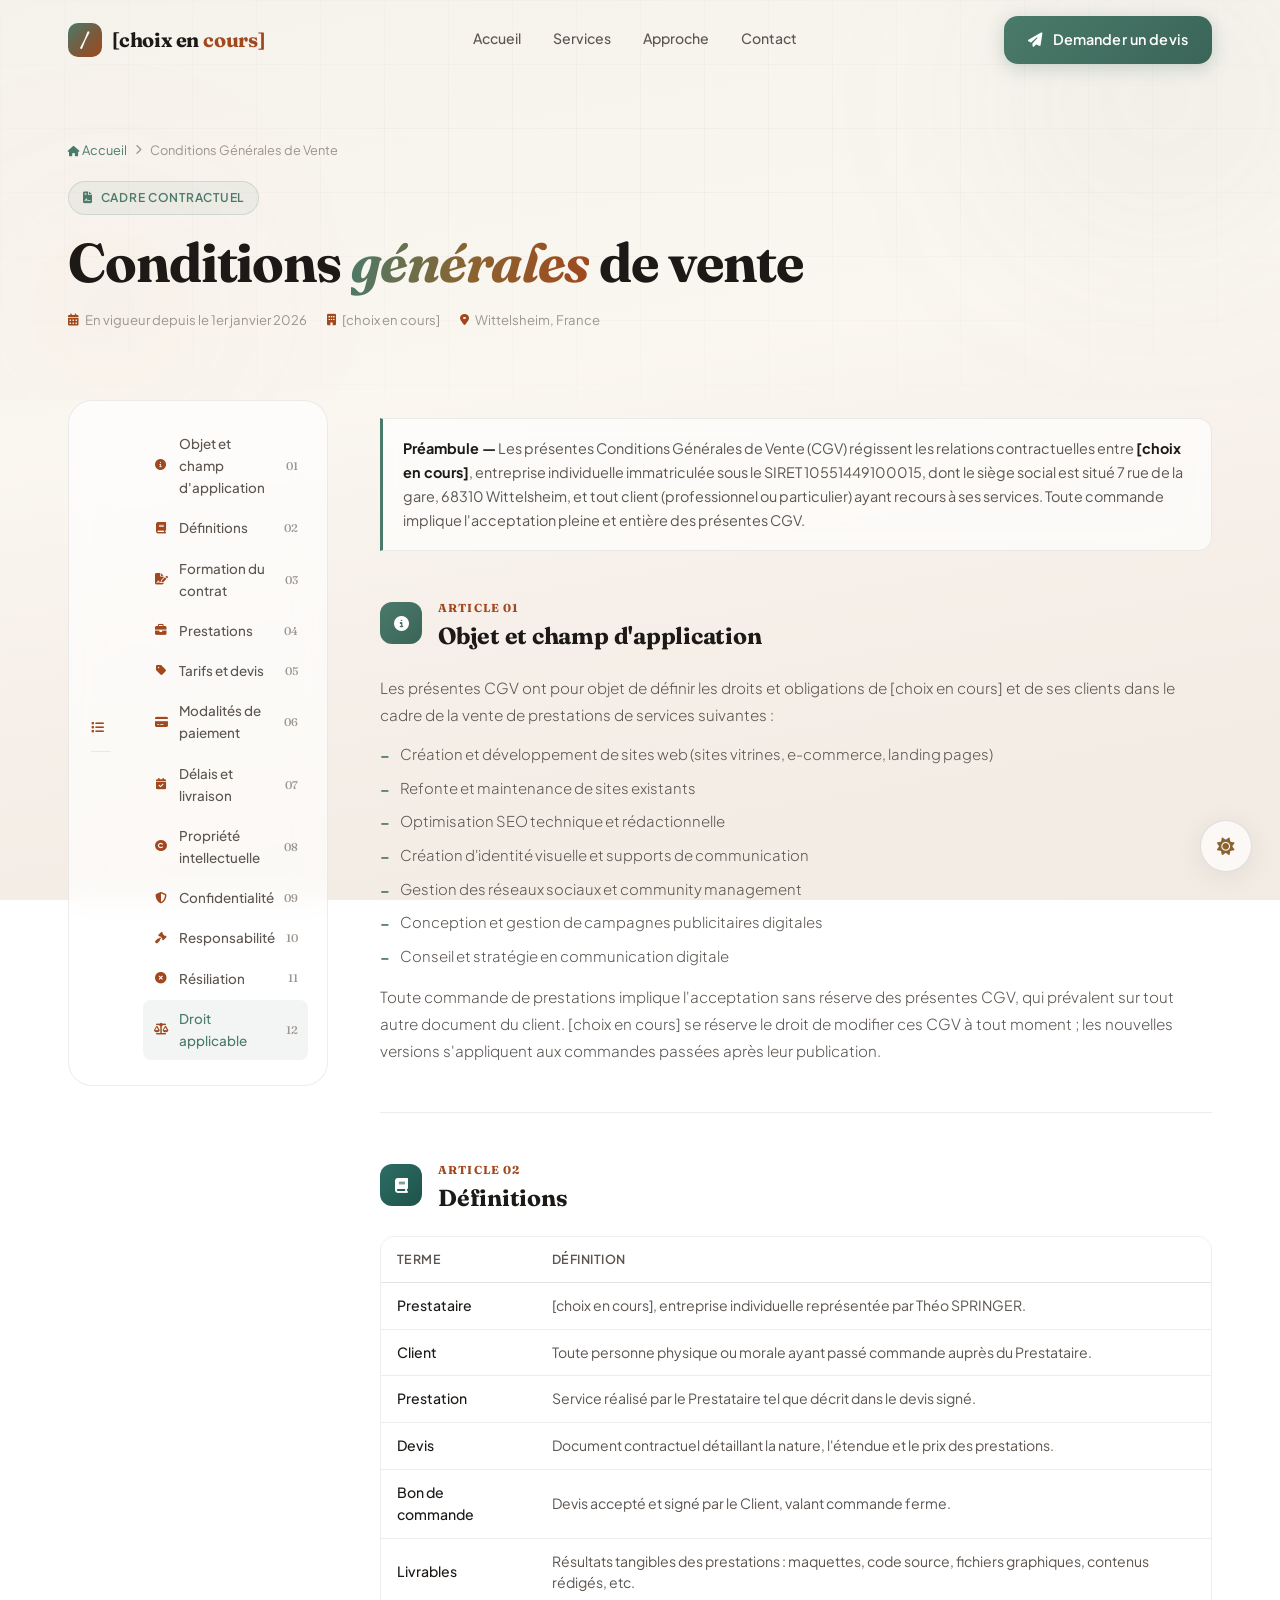
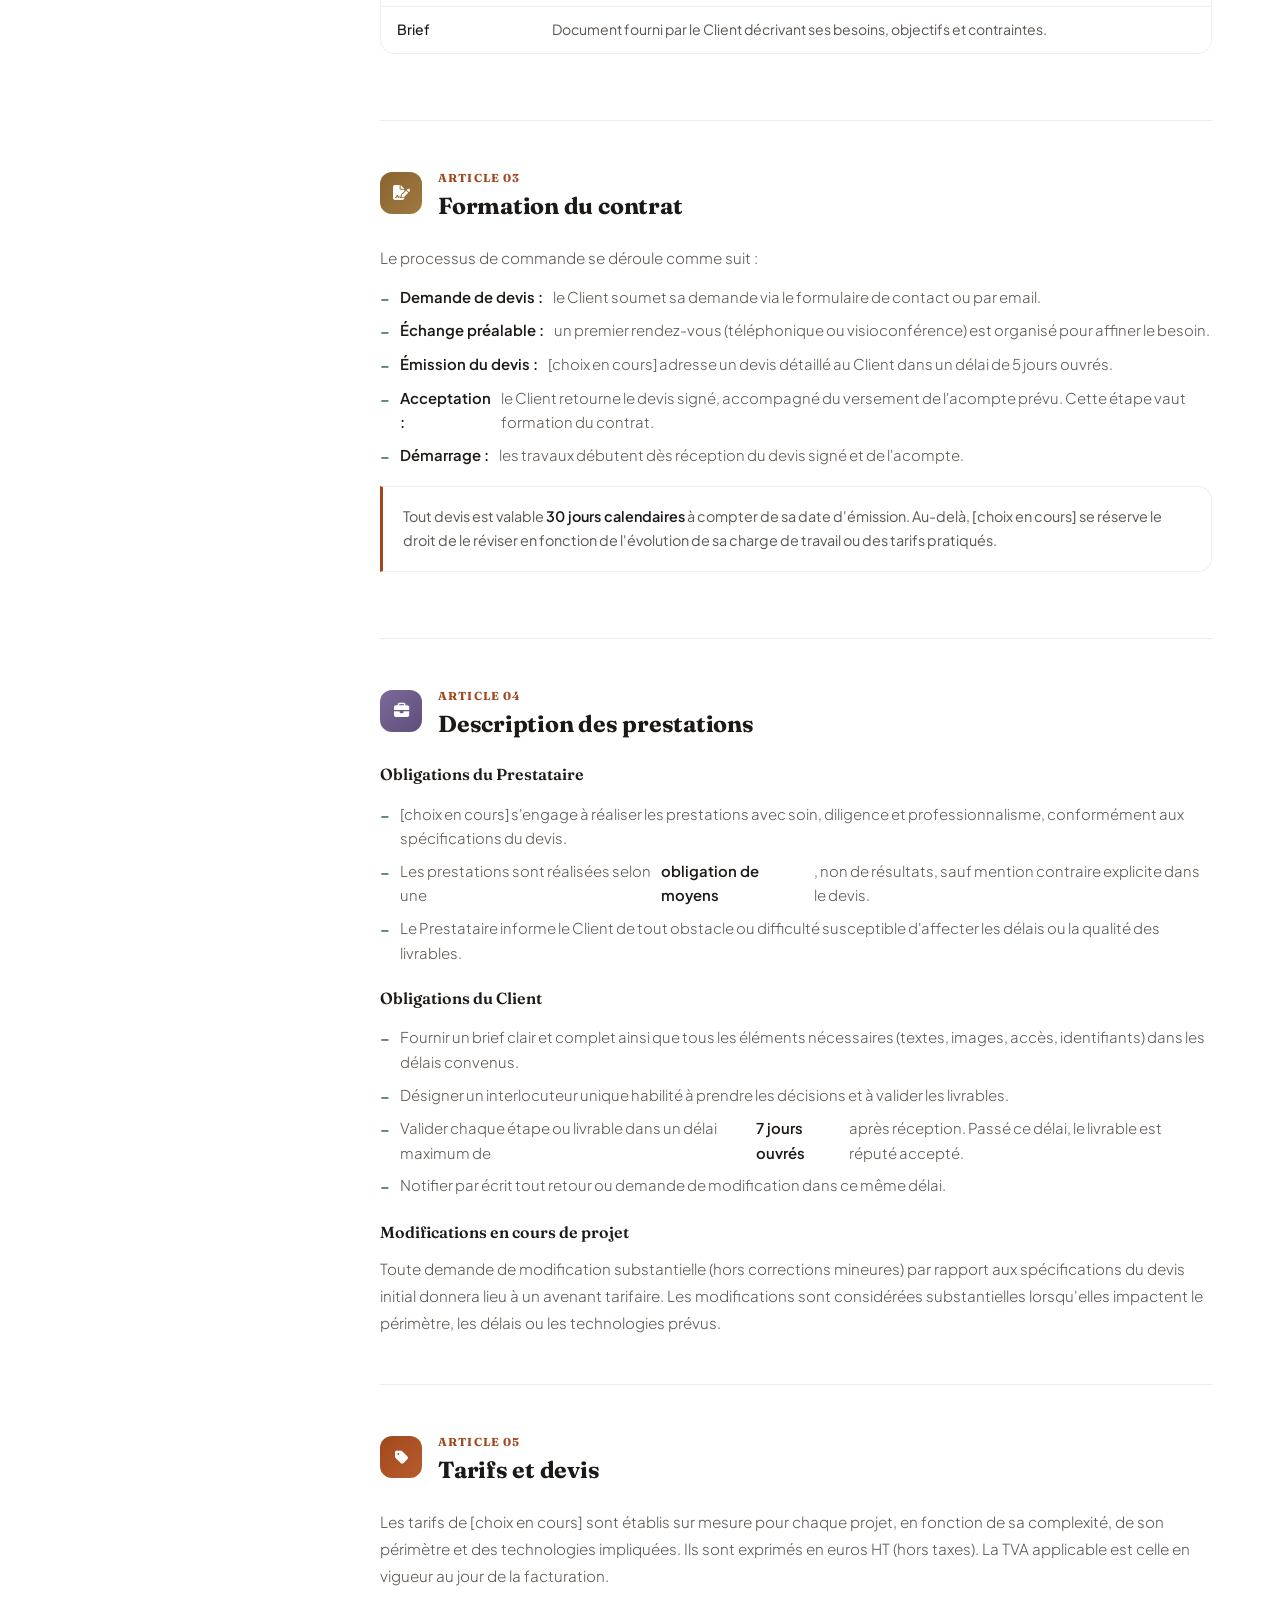
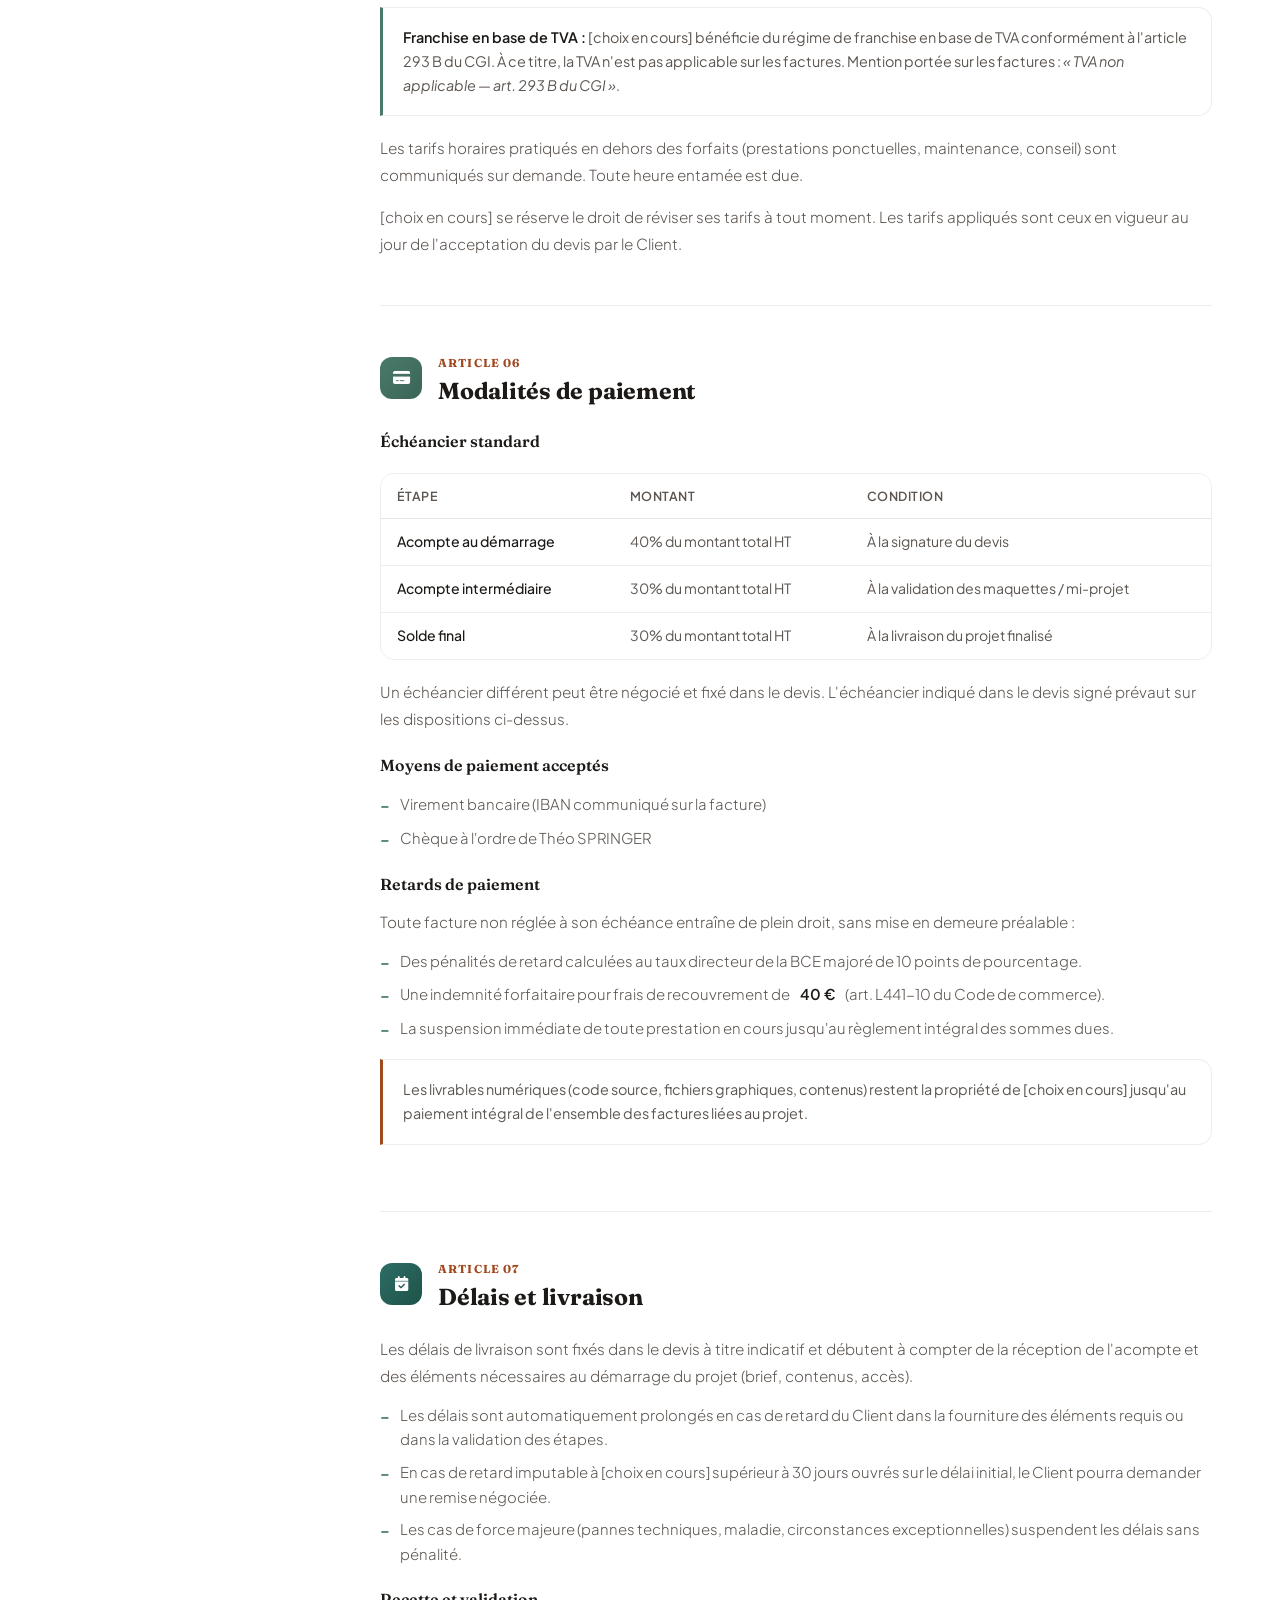
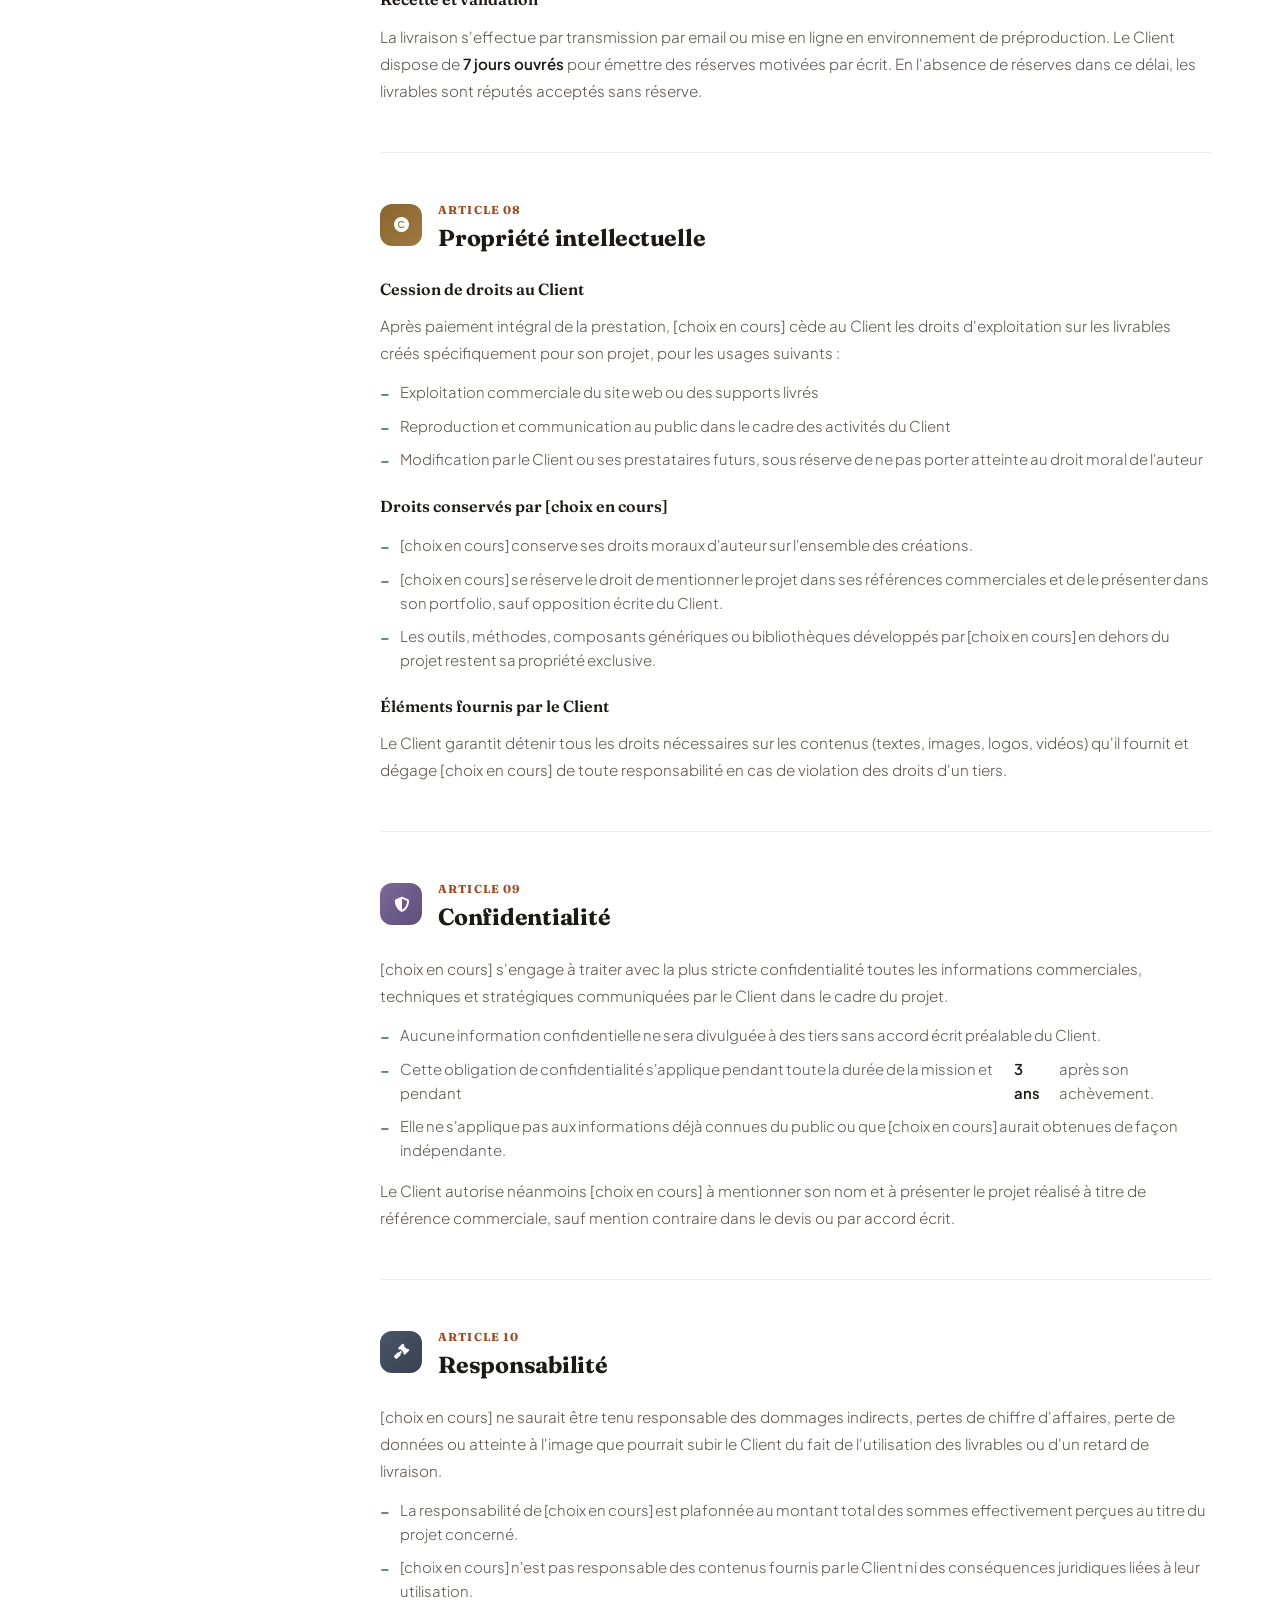
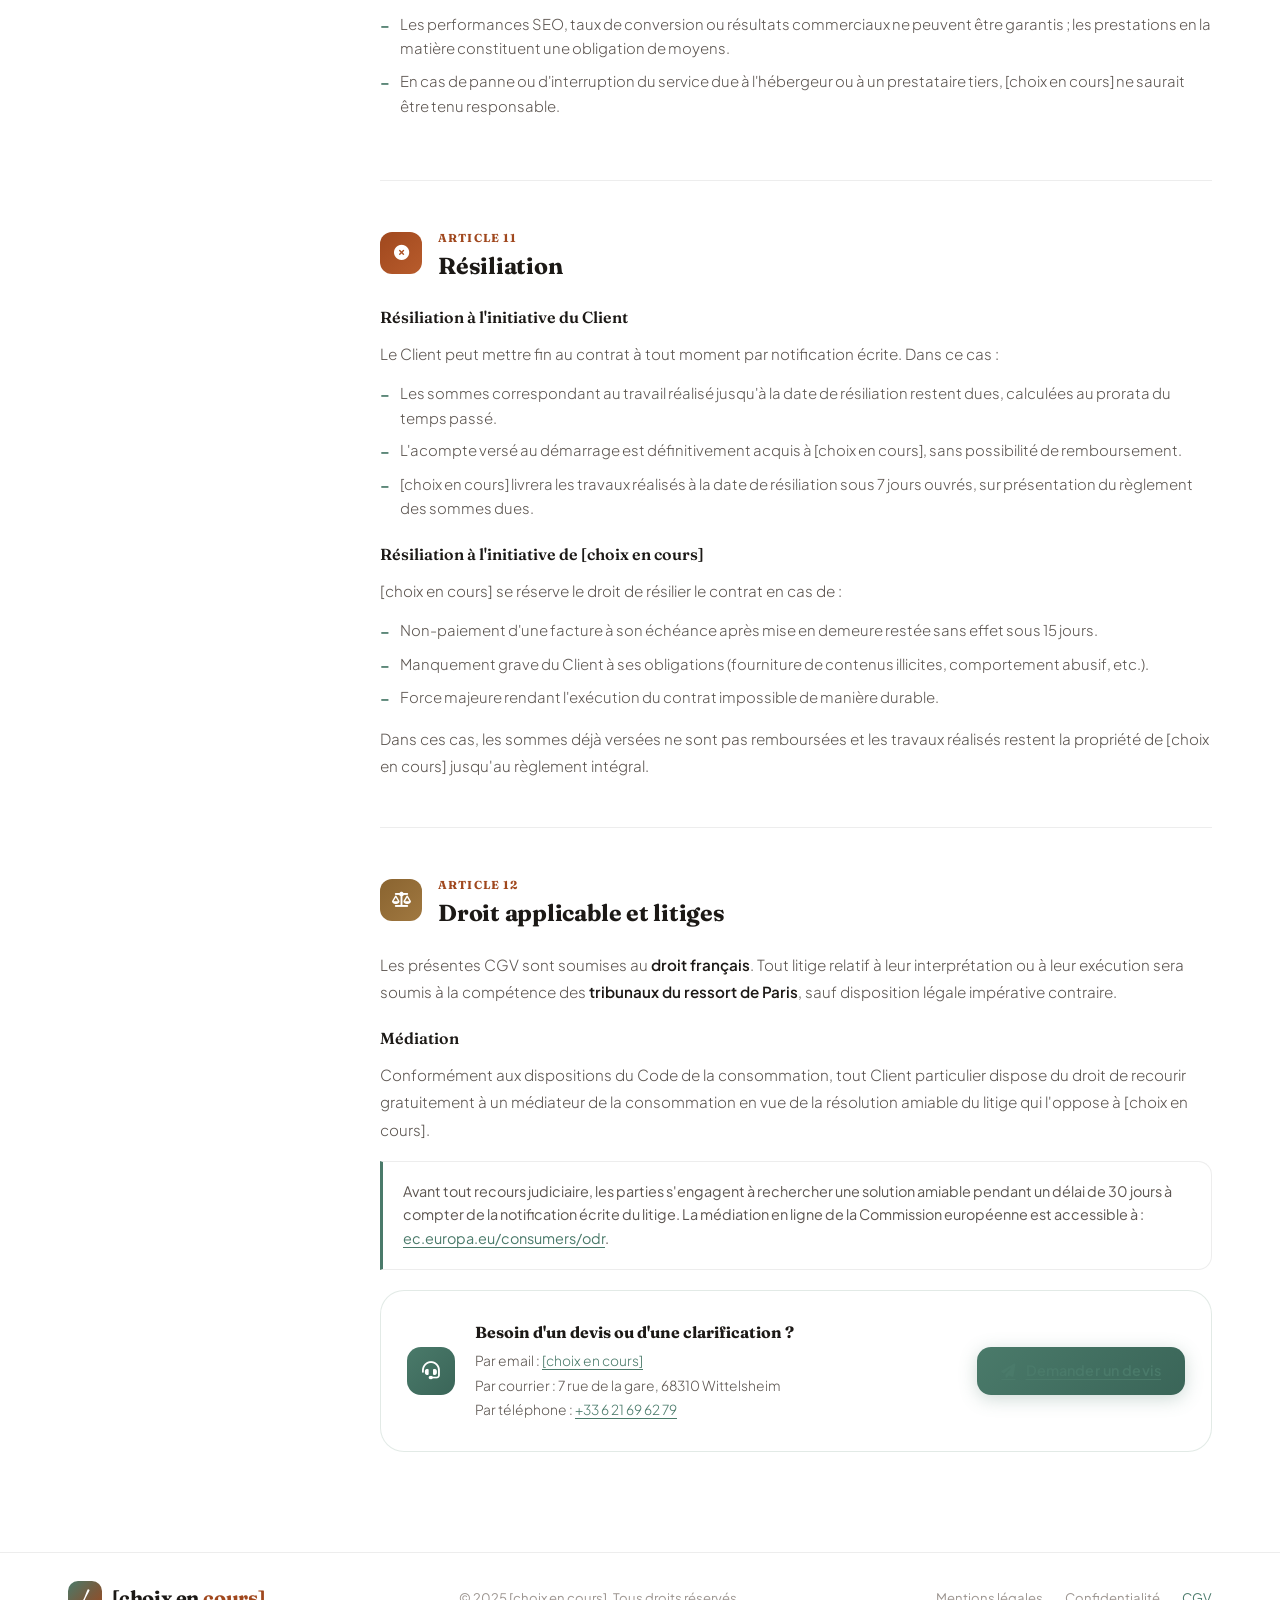
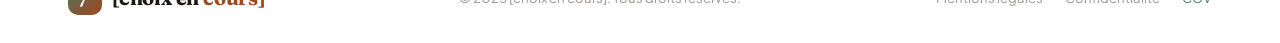
==== cgv.html @ 97a34ab4 "CVG et confidentialité" ====
<!DOCTYPE html>
<html lang="fr" data-theme="dark">
<head>
  <meta charset="UTF-8" />
  <meta name="viewport" content="width=device-width, initial-scale=1.0" />
  <title>Conditions Générales de Vente — [choix en cours]</title>
  <meta name="description" content="Conditions générales de vente de l'agence [choix en cours] — modalités de commande, tarification, livraison, paiement et garanties." />
  <meta name="robots" content="noindex, follow" />

  <link rel="preconnect" href="https://fonts.googleapis.com" />
  <link rel="preconnect" href="https://fonts.gstatic.com" crossorigin />
  <link href="https://fonts.googleapis.com/css2?family=Fraunces:ital,opsz,wght@0,9..144,300;0,9..144,600;0,9..144,700;1,9..144,400&family=Plus+Jakarta+Sans:wght@300;400;500;600&display=swap" rel="stylesheet" />
  <link rel="stylesheet" href="https://cdnjs.cloudflare.com/ajax/libs/font-awesome/6.5.0/css/all.min.css" />
  <link rel="stylesheet" href="style.css" />
</head>

<body>

  <button class="theme-toggle" id="theme-toggle" aria-label="Changer de thème">
    <span class="theme-toggle__icon theme-toggle__icon--moon"><i class="fas fa-moon"></i></span>
    <span class="theme-toggle__icon theme-toggle__icon--sun"><i class="fas fa-sun"></i></span>
  </button>

  <header id="site-header">
    <div class="container header__inner">
      <a href="index.html" class="logo">
        <div class="logo__mark"><span class="logo__slash">/</span></div>
        <span class="logo__name">[choix en <em>cours]</em></span>
      </a>
      <nav id="main-nav" aria-label="Navigation principale">
        <a href="index.html#accueil"  class="nav__link">Accueil</a>
        <a href="index.html#services" class="nav__link">Services</a>
        <a href="index.html#approche" class="nav__link">Approche</a>
        <a href="index.html#contact"  class="nav__link">Contact</a>
      </nav>
      <div class="header__actions">
        <a href="index.html#contact" class="btn btn--primary">
          <i class="fas fa-paper-plane"></i>
          <span>Demander un devis</span>
        </a>
        <button class="nav-toggle" id="nav-toggle" aria-label="Ouvrir le menu" aria-expanded="false">
          <span class="nav-toggle__bar"></span>
          <span class="nav-toggle__bar"></span>
          <span class="nav-toggle__bar"></span>
        </button>
      </div>
    </div>
  </header>

  <main>

    <!-- HERO COMPACT -->
    <div class="ml-hero">
      <div class="ml-hero__bg" aria-hidden="true">
        <div class="ml-hero__orb ml-hero__orb--1"></div>
        <div class="ml-hero__orb ml-hero__orb--2"></div>
        <div class="ml-hero__grid"></div>
      </div>
      <div class="container ml-hero__inner">
        <div class="ml-hero__breadcrumb">
          <a href="index.html"><i class="fas fa-home"></i> Accueil</a>
          <i class="fas fa-chevron-right"></i>
          <span>Conditions Générales de Vente</span>
        </div>
        <div class="ml-hero__tag">
          <i class="fas fa-file-contract"></i>
          Cadre contractuel
        </div>
        <h1 class="ml-hero__title">
          Conditions <em>générales</em> de vente
        </h1>
        <div class="ml-hero__meta">
          <span><i class="fas fa-calendar-alt"></i> En vigueur depuis le 1er janvier 2026</span>
          <span><i class="fas fa-building"></i> [choix en cours]</span>
          <span><i class="fas fa-map-marker-alt"></i> Wittelsheim, France</span>
        </div>
      </div>
    </div>

    <!-- LAYOUT -->
    <div class="ml-layout">
      <div class="container ml-layout__inner">

        <!-- Sommaire latéral -->
        <aside class="ml-sidebar">
          <nav class="ml-nav" aria-label="Sommaire des CGV">
            <p class="ml-nav__title"><i class="fas fa-list" style="margin-right:6px;color:var(--brand-terra)"></i></p>
            <ol class="ml-nav__list">
              <li class="ml-nav__item"><a href="#objet"><i class="fas fa-info-circle"></i>Objet et champ d'application<span class="ml-nav__num">01</span></a></li>
              <li class="ml-nav__item"><a href="#definitions"><i class="fas fa-book"></i>Définitions<span class="ml-nav__num">02</span></a></li>
              <li class="ml-nav__item"><a href="#commande"><i class="fas fa-file-signature"></i>Formation du contrat<span class="ml-nav__num">03</span></a></li>
              <li class="ml-nav__item"><a href="#prestations"><i class="fas fa-briefcase"></i>Prestations<span class="ml-nav__num">04</span></a></li>
              <li class="ml-nav__item"><a href="#tarifs"><i class="fas fa-tag"></i>Tarifs et devis<span class="ml-nav__num">05</span></a></li>
              <li class="ml-nav__item"><a href="#paiement"><i class="fas fa-credit-card"></i>Modalités de paiement<span class="ml-nav__num">06</span></a></li>
              <li class="ml-nav__item"><a href="#delais"><i class="fas fa-calendar-check"></i>Délais et livraison<span class="ml-nav__num">07</span></a></li>
              <li class="ml-nav__item"><a href="#propriete-cgv"><i class="fas fa-copyright"></i>Propriété intellectuelle<span class="ml-nav__num">08</span></a></li>
              <li class="ml-nav__item"><a href="#confidentialite-cgv"><i class="fas fa-shield-halved"></i>Confidentialité<span class="ml-nav__num">09</span></a></li>
              <li class="ml-nav__item"><a href="#responsabilite-cgv"><i class="fas fa-gavel"></i>Responsabilité<span class="ml-nav__num">10</span></a></li>
              <li class="ml-nav__item"><a href="#resiliation"><i class="fas fa-times-circle"></i>Résiliation<span class="ml-nav__num">11</span></a></li>
              <li class="ml-nav__item"><a href="#droit-cgv"><i class="fas fa-balance-scale"></i>Droit applicable<span class="ml-nav__num">12</span></a></li>
            </ol>
          </nav>
        </aside>

        <!-- Contenu -->
        <div class="ml-content">

          <!-- Préambule -->
          <div class="ml-infobox" style="margin-bottom:48px;">
            <strong>Préambule —</strong> Les présentes Conditions Générales de Vente (CGV) régissent les relations contractuelles entre <strong>[choix en cours]</strong>, entreprise individuelle immatriculée sous le SIRET 10551449100015, dont le siège social est situé 7 rue de la gare, 68310 Wittelsheim, et tout client (professionnel ou particulier) ayant recours à ses services. Toute commande implique l'acceptation pleine et entière des présentes CGV.
          </div>

          <!-- 01 – Objet -->
          <article class="ml-section reveal" id="objet">
            <div class="ml-section__header">
              <div class="ml-section__icon icon--sage"><i class="fas fa-info-circle"></i></div>
              <div>
                <span class="ml-section__num">Article 01</span>
                <h2 class="ml-section__title">Objet et champ d'application</h2>
              </div>
            </div>
            <p>Les présentes CGV ont pour objet de définir les droits et obligations de [choix en cours] et de ses clients dans le cadre de la vente de prestations de services suivantes :</p>
            <ul class="ml-list">
              <li>Création et développement de sites web (sites vitrines, e-commerce, landing pages)</li>
              <li>Refonte et maintenance de sites existants</li>
              <li>Optimisation SEO technique et rédactionnelle</li>
              <li>Création d'identité visuelle et supports de communication</li>
              <li>Gestion des réseaux sociaux et community management</li>
              <li>Conception et gestion de campagnes publicitaires digitales</li>
              <li>Conseil et stratégie en communication digitale</li>
            </ul>
            <p>Toute commande de prestations implique l'acceptation sans réserve des présentes CGV, qui prévalent sur tout autre document du client. [choix en cours] se réserve le droit de modifier ces CGV à tout moment ; les nouvelles versions s'appliquent aux commandes passées après leur publication.</p>
          </article>

          <!-- 02 – Définitions -->
          <article class="ml-section reveal" id="definitions">
            <div class="ml-section__header">
              <div class="ml-section__icon icon--teal"><i class="fas fa-book"></i></div>
              <div>
                <span class="ml-section__num">Article 02</span>
                <h2 class="ml-section__title">Définitions</h2>
              </div>
            </div>
            <div class="ml-table-wrapper">
              <table class="ml-table">
                <thead><tr><th>Terme</th><th>Définition</th></tr></thead>
                <tbody>
                  <tr><td>Prestataire</td><td>[choix en cours], entreprise individuelle représentée par Théo SPRINGER.</td></tr>
                  <tr><td>Client</td><td>Toute personne physique ou morale ayant passé commande auprès du Prestataire.</td></tr>
                  <tr><td>Prestation</td><td>Service réalisé par le Prestataire tel que décrit dans le devis signé.</td></tr>
                  <tr><td>Devis</td><td>Document contractuel détaillant la nature, l'étendue et le prix des prestations.</td></tr>
                  <tr><td>Bon de commande</td><td>Devis accepté et signé par le Client, valant commande ferme.</td></tr>
                  <tr><td>Livrables</td><td>Résultats tangibles des prestations : maquettes, code source, fichiers graphiques, contenus rédigés, etc.</td></tr>
                  <tr><td>Brief</td><td>Document fourni par le Client décrivant ses besoins, objectifs et contraintes.</td></tr>
                </tbody>
              </table>
            </div>
          </article>

          <!-- 03 – Formation du contrat -->
          <article class="ml-section reveal" id="commande">
            <div class="ml-section__header">
              <div class="ml-section__icon icon--gold"><i class="fas fa-file-signature"></i></div>
              <div>
                <span class="ml-section__num">Article 03</span>
                <h2 class="ml-section__title">Formation du contrat</h2>
              </div>
            </div>
            <p>Le processus de commande se déroule comme suit :</p>
            <ol class="ml-list">
              <li><strong>Demande de devis :</strong> le Client soumet sa demande via le formulaire de contact ou par email.</li>
              <li><strong>Échange préalable :</strong> un premier rendez-vous (téléphonique ou visioconférence) est organisé pour affiner le besoin.</li>
              <li><strong>Émission du devis :</strong> [choix en cours] adresse un devis détaillé au Client dans un délai de 5 jours ouvrés.</li>
              <li><strong>Acceptation :</strong> le Client retourne le devis signé, accompagné du versement de l'acompte prévu. Cette étape vaut formation du contrat.</li>
              <li><strong>Démarrage :</strong> les travaux débutent dès réception du devis signé et de l'acompte.</li>
            </ol>
            <div class="ml-infobox--terra ml-infobox">
              Tout devis est valable <strong>30 jours calendaires</strong> à compter de sa date d'émission. Au-delà, [choix en cours] se réserve le droit de le réviser en fonction de l'évolution de sa charge de travail ou des tarifs pratiqués.
            </div>
          </article>

          <!-- 04 – Prestations -->
          <article class="ml-section reveal" id="prestations">
            <div class="ml-section__header">
              <div class="ml-section__icon icon--violet"><i class="fas fa-briefcase"></i></div>
              <div>
                <span class="ml-section__num">Article 04</span>
                <h2 class="ml-section__title">Description des prestations</h2>
              </div>
            </div>

            <h3 style="font-family:var(--font-display);font-size:1rem;font-weight:600;color:var(--text-primary);margin:20px 0 10px;transition:color var(--t-slow);">Obligations du Prestataire</h3>
            <ul class="ml-list">
              <li>[choix en cours] s'engage à réaliser les prestations avec soin, diligence et professionnalisme, conformément aux spécifications du devis.</li>
              <li>Les prestations sont réalisées selon une <strong>obligation de moyens</strong>, non de résultats, sauf mention contraire explicite dans le devis.</li>
              <li>Le Prestataire informe le Client de tout obstacle ou difficulté susceptible d'affecter les délais ou la qualité des livrables.</li>
            </ul>

            <h3 style="font-family:var(--font-display);font-size:1rem;font-weight:600;color:var(--text-primary);margin:20px 0 10px;transition:color var(--t-slow);">Obligations du Client</h3>
            <ul class="ml-list">
              <li>Fournir un brief clair et complet ainsi que tous les éléments nécessaires (textes, images, accès, identifiants) dans les délais convenus.</li>
              <li>Désigner un interlocuteur unique habilité à prendre les décisions et à valider les livrables.</li>
              <li>Valider chaque étape ou livrable dans un délai maximum de <strong>7 jours ouvrés</strong> après réception. Passé ce délai, le livrable est réputé accepté.</li>
              <li>Notifier par écrit tout retour ou demande de modification dans ce même délai.</li>
            </ul>

            <h3 style="font-family:var(--font-display);font-size:1rem;font-weight:600;color:var(--text-primary);margin:20px 0 10px;transition:color var(--t-slow);">Modifications en cours de projet</h3>
            <p>Toute demande de modification substantielle (hors corrections mineures) par rapport aux spécifications du devis initial donnera lieu à un avenant tarifaire. Les modifications sont considérées substantielles lorsqu'elles impactent le périmètre, les délais ou les technologies prévus.</p>
          </article>

          <!-- 05 – Tarifs -->
          <article class="ml-section reveal" id="tarifs">
            <div class="ml-section__header">
              <div class="ml-section__icon icon--terra"><i class="fas fa-tag"></i></div>
              <div>
                <span class="ml-section__num">Article 05</span>
                <h2 class="ml-section__title">Tarifs et devis</h2>
              </div>
            </div>
            <p>Les tarifs de [choix en cours] sont établis sur mesure pour chaque projet, en fonction de sa complexité, de son périmètre et des technologies impliquées. Ils sont exprimés en euros HT (hors taxes). La TVA applicable est celle en vigueur au jour de la facturation.</p>

            <div class="ml-infobox">
              <strong>Franchise en base de TVA :</strong> [choix en cours] bénéficie du régime de franchise en base de TVA conformément à l'article 293 B du CGI. À ce titre, la TVA n'est pas applicable sur les factures. Mention portée sur les factures : <em>« TVA non applicable — art. 293 B du CGI »</em>.
            </div>

            <p>Les tarifs horaires pratiqués en dehors des forfaits (prestations ponctuelles, maintenance, conseil) sont communiqués sur demande. Toute heure entamée est due.</p>
            <p>[choix en cours] se réserve le droit de réviser ses tarifs à tout moment. Les tarifs appliqués sont ceux en vigueur au jour de l'acceptation du devis par le Client.</p>
          </article>

          <!-- 06 – Paiement -->
          <article class="ml-section reveal" id="paiement">
            <div class="ml-section__header">
              <div class="ml-section__icon icon--sage"><i class="fas fa-credit-card"></i></div>
              <div>
                <span class="ml-section__num">Article 06</span>
                <h2 class="ml-section__title">Modalités de paiement</h2>
              </div>
            </div>

            <h3 style="font-family:var(--font-display);font-size:1rem;font-weight:600;color:var(--text-primary);margin:20px 0 10px;transition:color var(--t-slow);">Échéancier standard</h3>
            <div class="ml-table-wrapper">
              <table class="ml-table">
                <thead><tr><th>Étape</th><th>Montant</th><th>Condition</th></tr></thead>
                <tbody>
                  <tr><td>Acompte au démarrage</td><td>40% du montant total HT</td><td>À la signature du devis</td></tr>
                  <tr><td>Acompte intermédiaire</td><td>30% du montant total HT</td><td>À la validation des maquettes / mi-projet</td></tr>
                  <tr><td>Solde final</td><td>30% du montant total HT</td><td>À la livraison du projet finalisé</td></tr>
                </tbody>
              </table>
            </div>

            <p>Un échéancier différent peut être négocié et fixé dans le devis. L'échéancier indiqué dans le devis signé prévaut sur les dispositions ci-dessus.</p>

            <h3 style="font-family:var(--font-display);font-size:1rem;font-weight:600;color:var(--text-primary);margin:20px 0 10px;transition:color var(--t-slow);">Moyens de paiement acceptés</h3>
            <ul class="ml-list">
              <li>Virement bancaire (IBAN communiqué sur la facture)</li>
              <li>Chèque à l'ordre de Théo SPRINGER</li>
            </ul>

            <h3 style="font-family:var(--font-display);font-size:1rem;font-weight:600;color:var(--text-primary);margin:20px 0 10px;transition:color var(--t-slow);">Retards de paiement</h3>
            <p>Toute facture non réglée à son échéance entraîne de plein droit, sans mise en demeure préalable :</p>
            <ul class="ml-list">
              <li>Des pénalités de retard calculées au taux directeur de la BCE majoré de 10 points de pourcentage.</li>
              <li>Une indemnité forfaitaire pour frais de recouvrement de <strong>40 €</strong> (art. L441-10 du Code de commerce).</li>
              <li>La suspension immédiate de toute prestation en cours jusqu'au règlement intégral des sommes dues.</li>
            </ul>

            <div class="ml-infobox--terra ml-infobox">
              Les livrables numériques (code source, fichiers graphiques, contenus) restent la propriété de [choix en cours] jusqu'au paiement intégral de l'ensemble des factures liées au projet.
            </div>
          </article>

          <!-- 07 – Délais -->
          <article class="ml-section reveal" id="delais">
            <div class="ml-section__header">
              <div class="ml-section__icon icon--teal"><i class="fas fa-calendar-check"></i></div>
              <div>
                <span class="ml-section__num">Article 07</span>
                <h2 class="ml-section__title">Délais et livraison</h2>
              </div>
            </div>
            <p>Les délais de livraison sont fixés dans le devis à titre indicatif et débutent à compter de la réception de l'acompte et des éléments nécessaires au démarrage du projet (brief, contenus, accès).</p>

            <ul class="ml-list">
              <li>Les délais sont automatiquement prolongés en cas de retard du Client dans la fourniture des éléments requis ou dans la validation des étapes.</li>
              <li>En cas de retard imputable à [choix en cours] supérieur à 30 jours ouvrés sur le délai initial, le Client pourra demander une remise négociée.</li>
              <li>Les cas de force majeure (pannes techniques, maladie, circonstances exceptionnelles) suspendent les délais sans pénalité.</li>
            </ul>

            <h3 style="font-family:var(--font-display);font-size:1rem;font-weight:600;color:var(--text-primary);margin:20px 0 10px;transition:color var(--t-slow);">Recette et validation</h3>
            <p>La livraison s'effectue par transmission par email ou mise en ligne en environnement de préproduction. Le Client dispose de <strong>7 jours ouvrés</strong> pour émettre des réserves motivées par écrit. En l'absence de réserves dans ce délai, les livrables sont réputés acceptés sans réserve.</p>
          </article>

          <!-- 08 – Propriété intellectuelle -->
          <article class="ml-section reveal" id="propriete-cgv">
            <div class="ml-section__header">
              <div class="ml-section__icon icon--gold"><i class="fas fa-copyright"></i></div>
              <div>
                <span class="ml-section__num">Article 08</span>
                <h2 class="ml-section__title">Propriété intellectuelle</h2>
              </div>
            </div>

            <h3 style="font-family:var(--font-display);font-size:1rem;font-weight:600;color:var(--text-primary);margin:20px 0 10px;transition:color var(--t-slow);">Cession de droits au Client</h3>
            <p>Après paiement intégral de la prestation, [choix en cours] cède au Client les droits d'exploitation sur les livrables créés spécifiquement pour son projet, pour les usages suivants :</p>
            <ul class="ml-list">
              <li>Exploitation commerciale du site web ou des supports livrés</li>
              <li>Reproduction et communication au public dans le cadre des activités du Client</li>
              <li>Modification par le Client ou ses prestataires futurs, sous réserve de ne pas porter atteinte au droit moral de l'auteur</li>
            </ul>

            <h3 style="font-family:var(--font-display);font-size:1rem;font-weight:600;color:var(--text-primary);margin:20px 0 10px;transition:color var(--t-slow);">Droits conservés par [choix en cours]</h3>
            <ul class="ml-list">
              <li>[choix en cours] conserve ses droits moraux d'auteur sur l'ensemble des créations.</li>
              <li>[choix en cours] se réserve le droit de mentionner le projet dans ses références commerciales et de le présenter dans son portfolio, sauf opposition écrite du Client.</li>
              <li>Les outils, méthodes, composants génériques ou bibliothèques développés par [choix en cours] en dehors du projet restent sa propriété exclusive.</li>
            </ul>

            <h3 style="font-family:var(--font-display);font-size:1rem;font-weight:600;color:var(--text-primary);margin:20px 0 10px;transition:color var(--t-slow);">Éléments fournis par le Client</h3>
            <p>Le Client garantit détenir tous les droits nécessaires sur les contenus (textes, images, logos, vidéos) qu'il fournit et dégage [choix en cours] de toute responsabilité en cas de violation des droits d'un tiers.</p>
          </article>

          <!-- 09 – Confidentialité -->
          <article class="ml-section reveal" id="confidentialite-cgv">
            <div class="ml-section__header">
              <div class="ml-section__icon icon--violet"><i class="fas fa-shield-halved"></i></div>
              <div>
                <span class="ml-section__num">Article 09</span>
                <h2 class="ml-section__title">Confidentialité</h2>
              </div>
            </div>
            <p>[choix en cours] s'engage à traiter avec la plus stricte confidentialité toutes les informations commerciales, techniques et stratégiques communiquées par le Client dans le cadre du projet.</p>
            <ul class="ml-list">
              <li>Aucune information confidentielle ne sera divulguée à des tiers sans accord écrit préalable du Client.</li>
              <li>Cette obligation de confidentialité s'applique pendant toute la durée de la mission et pendant <strong>3 ans</strong> après son achèvement.</li>
              <li>Elle ne s'applique pas aux informations déjà connues du public ou que [choix en cours] aurait obtenues de façon indépendante.</li>
            </ul>
            <p>Le Client autorise néanmoins [choix en cours] à mentionner son nom et à présenter le projet réalisé à titre de référence commerciale, sauf mention contraire dans le devis ou par accord écrit.</p>
          </article>

          <!-- 10 – Responsabilité -->
          <article class="ml-section reveal" id="responsabilite-cgv">
            <div class="ml-section__header">
              <div class="ml-section__icon icon--slate"><i class="fas fa-gavel"></i></div>
              <div>
                <span class="ml-section__num">Article 10</span>
                <h2 class="ml-section__title">Responsabilité</h2>
              </div>
            </div>
            <p>[choix en cours] ne saurait être tenu responsable des dommages indirects, pertes de chiffre d'affaires, perte de données ou atteinte à l'image que pourrait subir le Client du fait de l'utilisation des livrables ou d'un retard de livraison.</p>

            <ul class="ml-list">
              <li>La responsabilité de [choix en cours] est plafonnée au montant total des sommes effectivement perçues au titre du projet concerné.</li>
              <li>[choix en cours] n'est pas responsable des contenus fournis par le Client ni des conséquences juridiques liées à leur utilisation.</li>
              <li>Les performances SEO, taux de conversion ou résultats commerciaux ne peuvent être garantis ; les prestations en la matière constituent une obligation de moyens.</li>
              <li>En cas de panne ou d'interruption du service due à l'hébergeur ou à un prestataire tiers, [choix en cours] ne saurait être tenu responsable.</li>
            </ul>
          </article>

          <!-- 11 – Résiliation -->
          <article class="ml-section reveal" id="resiliation">
            <div class="ml-section__header">
              <div class="ml-section__icon icon--terra"><i class="fas fa-times-circle"></i></div>
              <div>
                <span class="ml-section__num">Article 11</span>
                <h2 class="ml-section__title">Résiliation</h2>
              </div>
            </div>

            <h3 style="font-family:var(--font-display);font-size:1rem;font-weight:600;color:var(--text-primary);margin:0 0 10px;transition:color var(--t-slow);">Résiliation à l'initiative du Client</h3>
            <p>Le Client peut mettre fin au contrat à tout moment par notification écrite. Dans ce cas :</p>
            <ul class="ml-list">
              <li>Les sommes correspondant au travail réalisé jusqu'à la date de résiliation restent dues, calculées au prorata du temps passé.</li>
              <li>L'acompte versé au démarrage est définitivement acquis à [choix en cours], sans possibilité de remboursement.</li>
              <li>[choix en cours] livrera les travaux réalisés à la date de résiliation sous 7 jours ouvrés, sur présentation du règlement des sommes dues.</li>
            </ul>

            <h3 style="font-family:var(--font-display);font-size:1rem;font-weight:600;color:var(--text-primary);margin:20px 0 10px;transition:color var(--t-slow);">Résiliation à l'initiative de [choix en cours]</h3>
            <p>[choix en cours] se réserve le droit de résilier le contrat en cas de :</p>
            <ul class="ml-list">
              <li>Non-paiement d'une facture à son échéance après mise en demeure restée sans effet sous 15 jours.</li>
              <li>Manquement grave du Client à ses obligations (fourniture de contenus illicites, comportement abusif, etc.).</li>
              <li>Force majeure rendant l'exécution du contrat impossible de manière durable.</li>
            </ul>
            <p>Dans ces cas, les sommes déjà versées ne sont pas remboursées et les travaux réalisés restent la propriété de [choix en cours] jusqu'au règlement intégral.</p>
          </article>

          <!-- 12 – Droit applicable -->
          <article class="ml-section reveal" id="droit-cgv">
            <div class="ml-section__header">
              <div class="ml-section__icon icon--gold"><i class="fas fa-balance-scale"></i></div>
              <div>
                <span class="ml-section__num">Article 12</span>
                <h2 class="ml-section__title">Droit applicable et litiges</h2>
              </div>
            </div>
            <p>Les présentes CGV sont soumises au <strong>droit français</strong>. Tout litige relatif à leur interprétation ou à leur exécution sera soumis à la compétence des <strong>tribunaux du ressort de Paris</strong>, sauf disposition légale impérative contraire.</p>

            <h3 style="font-family:var(--font-display);font-size:1rem;font-weight:600;color:var(--text-primary);margin:20px 0 10px;transition:color var(--t-slow);">Médiation</h3>
            <p>Conformément aux dispositions du Code de la consommation, tout Client particulier dispose du droit de recourir gratuitement à un médiateur de la consommation en vue de la résolution amiable du litige qui l'oppose à [choix en cours].</p>

            <div class="ml-infobox">
              Avant tout recours judiciaire, les parties s'engagent à rechercher une solution amiable pendant un délai de 30 jours à compter de la notification écrite du litige. La médiation en ligne de la Commission européenne est accessible à : <a href="https://ec.europa.eu/consumers/odr" target="_blank" rel="noopener noreferrer">ec.europa.eu/consumers/odr</a>.
            </div>

            <div class="ml-contact-card">
              <div class="ml-contact-card__icon"><i class="fas fa-headset"></i></div>
              <div class="ml-contact-card__body">
                <h4>Besoin d'un devis ou d'une clarification ?</h4>
                <p>
                  Par email : <a href="mailto:[choix en cours]">[choix en cours]</a><br />
                  Par courrier : 7 rue de la gare, 68310 Wittelsheim<br />
                  Par téléphone : <a href="tel:+33621696279">+33 6 21 69 62 79</a>
                </p>
              </div>
              <a href="index.html#contact" class="btn btn--primary">
                <i class="fas fa-paper-plane"></i> Demander un devis
              </a>
            </div>
          </article>

        </div><!-- /.ml-content -->
      </div><!-- /.ml-layout__inner -->
    </div><!-- /.ml-layout -->

  </main>

  <footer class="footer">
    <div class="container footer__inner">
      <a href="index.html" class="logo">
        <div class="logo__mark"><span class="logo__slash">/</span></div>
        <span class="logo__name">[choix en <em>cours]</em></span>
      </a>
      <p class="footer__copy">© 2025 [choix en cours]. Tous droits réservés.</p>
      <nav class="footer__links" aria-label="Liens légaux">
        <a href="mention.html">Mentions légales</a>
        <a href="confidentialite.html">Confidentialité</a>
        <a href="cgv.html" style="color:var(--brand-sage);">CGV</a>
      </nav>
    </div>
  </footer>

  <script src="script.js"></script>
</body>
</html>
---- style.css ----
/* ============================================================
   NEXORA AGENCY — style.css  v2
   DA : Studio Raffiné · Encre & Terracotta · Com' sans fluo
   Fond : dégradé continu sur tout le site (pas de sections blocs)
   Fonts : Fraunces (display) + Plus Jakarta Sans (corps)
   Thèmes : Dark (défaut) + Light (toggle)
   ============================================================ */


/* ============================================================
   1. DESIGN TOKENS
   ============================================================ */
:root {
  /* ── Couleurs de marque (inchangées selon le thème) ── */
  --brand-sage:    #7C9E8F;   /* vert sauge · tech posé        */
  --brand-terra:   #C4714A;   /* terracotta · com' chaleureux   */
  --brand-gold:    #C9A96E;   /* or patiné · accent raffiné     */

  /* ── Dégradés de marque ── */
  --grad-sage:   linear-gradient(135deg, #7C9E8F, #5B8A7A);
  --grad-terra:  linear-gradient(135deg, #C4714A, #D4895F);
  --grad-accent: linear-gradient(135deg, #7C9E8F 0%, #A8896C 55%, #C4714A 100%);
  --grad-text:   linear-gradient(100deg, #7C9E8F 0%, #C9A96E 50%, #C4714A 100%);

  /* ── Typographie ── */
  --font-display: 'Fraunces', Georgia, serif;
  --font-body:    'Plus Jakarta Sans', system-ui, sans-serif;

  /* ── Espacements ── */
  --sp-xs:   6px;
  --sp-sm:  12px;
  --sp-md:  20px;
  --sp-lg:  36px;
  --sp-xl:  60px;
  --sp-2xl: 100px;

  /* ── Rayons ── */
  --r-sm:  8px;
  --r-md: 14px;
  --r-lg: 24px;
  --r-xl: 36px;

  /* ── Transitions ── */
  --ease:      cubic-bezier(0.4, 0, 0.2, 1);
  --t-fast:   0.18s var(--ease);
  --t-normal: 0.3s  var(--ease);
  --t-slow:   0.55s var(--ease);
}


/* ── THÈME DARK ── */
[data-theme="dark"] {
  /* Fond global : dégradé continu encre → ardoise profond */
  --bg-gradient: linear-gradient(
    170deg,
    #0F1118 0%,
    #141824 18%,
    #111620 38%,
    #161020 58%,
    #110D18 78%,
    #0E0C14 100%
  );

  --bg-base:        #0F1118;
  --bg-elevated:    rgba(255,255,255,0.04);
  --bg-surface:     rgba(255,255,255,0.055);
  --bg-overlay:     rgba(12,13,18,0.92);

  --text-primary:   #EDE8E0;   /* parchemin chaud */
  --text-secondary: #8C8880;   /* gris sable      */
  --text-muted:     #4A4744;
  --text-on-brand:  #FFFFFF;

  --border-subtle:  rgba(255,255,255,0.07);
  --border-medium:  rgba(255,255,255,0.11);
  --border-strong:  rgba(255,255,255,0.2);
  --border-brand:   rgba(124,158,143,0.3);

  --shadow-card:    0 8px 40px rgba(0,0,0,0.45);
  --shadow-glow-s:  0 0 40px rgba(124,158,143,0.1);
  --shadow-glow-t:  0 0 40px rgba(196,113,74,0.1);
  --shadow-btn:     0 4px 20px rgba(124,158,143,0.28);

  --code-bg:        rgba(0,0,0,0.35);
  --code-kw:        #7C9E8F;
  --code-str:       #B8CDB3;
  --code-fn:        #C4714A;
  --code-var:       #C9A96E;
  --code-key:       #A89DB0;
}

/* ── THÈME LIGHT ── */
[data-theme="light"] {
  /* Fond global : dégradé continu lin → ivoire → crème rosée */
  --bg-gradient: linear-gradient(
    170deg,
    #F5F1EB 0%,
    #F8F4EE 20%,
    #FAF6F0 42%,
    #F7F0EA 62%,
    #F4EDE6 82%,
    #F2EBE3 100%
  );

  --bg-base:        #F5F1EB;
  --bg-elevated:    rgba(255,255,255,0.65);
  --bg-surface:     rgba(255,255,255,0.8);
  --bg-overlay:     rgba(245,241,235,0.92);

  --text-primary:   #1C1916;   /* encre chaude    */
  --text-secondary: #5C5550;   /* brun moyen      */
  --text-muted:     #9C9590;
  --text-on-brand:  #FFFFFF;

  --border-subtle:  rgba(0,0,0,0.07);
  --border-medium:  rgba(0,0,0,0.11);
  --border-strong:  rgba(0,0,0,0.2);
  --border-brand:   rgba(92,133,118,0.35);

  --shadow-card:    0 4px 28px rgba(0,0,0,0.07);
  --shadow-glow-s:  0 0 30px rgba(92,133,118,0.12);
  --shadow-glow-t:  0 0 30px rgba(160,72,30,0.1);
  --shadow-btn:     0 4px 18px rgba(92,133,118,0.3);

  /* ── Couleurs de marque renforcées pour fond clair ── */
  /* Terracotta plus foncé/saturé : ratio ≥ 4.5:1 sur fond crème */
  --brand-terra:    #A0481E;   /* #C4714A → #A0481E : brique foncée lisible */
  --brand-sage:     #4A7A6A;   /* sauge assombri pour meilleur contraste    */
  --brand-gold:     #8A6430;   /* or foncé sur fond clair                   */

  /* Dégradés recalculés pour le thème light */
  --grad-sage:      linear-gradient(135deg, #4A7A6A, #3A6558);
  --grad-terra:     linear-gradient(135deg, #A0481E, #B85C2C);
  --grad-accent:    linear-gradient(135deg, #4A7A6A 0%, #7A5A3C 55%, #A0481E 100%);
  --grad-text:      linear-gradient(100deg, #4A7A6A 0%, #8A6430 50%, #A0481E 100%);

  --code-bg:        #1C1916;
  --code-kw:        #4A7A6A;
  --code-str:       #5A8A70;
  --code-fn:        #A0481E;
  --code-var:       #8A6430;
  --code-key:       #6A5A7A;
}


/* ============================================================
   2. RESET & BASE
   ============================================================ */
*, *::before, *::after { box-sizing: border-box; margin: 0; padding: 0; }

html { scroll-behavior: smooth; -webkit-text-size-adjust: 100%; }

body {
  font-family: var(--font-body);
  font-size: 16px;
  line-height: 1.65;
  color: var(--text-primary);
  /* Le fond continu unique — couvre tout le document */
  background: var(--bg-gradient);
  background-attachment: fixed;
  min-height: 100vh;
  transition: color var(--t-slow);
  overflow-x: hidden;
}

/* Transition de thème sur le fond : on anime via une pseudo-classe sur html */
html { transition: none; }

img, svg { display: block; max-width: 100%; }
a { color: inherit; text-decoration: none; }
ul { list-style: none; }
button, input, textarea, select { font-family: inherit; }

::-webkit-scrollbar { width: 4px; }
::-webkit-scrollbar-track { background: transparent; }
::-webkit-scrollbar-thumb { background: var(--brand-sage); border-radius: 99px; opacity: 0.5; }

::selection { background: rgba(124,158,143,0.22); color: var(--text-primary); }


/* ============================================================
   3. LAYOUT & UTILITAIRES
   ============================================================ */
.container {
  max-width: 1200px;
  margin: 0 auto;
  padding: 0 28px;
}

/* Les sections n'ont PLUS de background propre — tout est transparent */
section { padding: var(--sp-2xl) 0; }

/* Texte dégradé */
.gradient-text,
em.hero__title-em {
  font-style: normal;
  background: var(--grad-text);
  -webkit-background-clip: text;
  -webkit-text-fill-color: transparent;
  background-clip: text;
}
em.hero__title-em--alt {
  background: var(--grad-terra);
  -webkit-background-clip: text;
  -webkit-text-fill-color: transparent;
  background-clip: text;
}

/* Carte / surface générique — verre dépoli */
.glass {
  background: var(--bg-elevated);
  backdrop-filter: blur(12px);
  -webkit-backdrop-filter: blur(12px);
  border: 1px solid var(--border-subtle);
}


/* ============================================================
   4. BOUTONS
   ============================================================ */
.btn {
  display: inline-flex;
  align-items: center;
  gap: 10px;
  font-family: var(--font-body);
  font-size: 0.9rem;
  font-weight: 600;
  letter-spacing: 0.01em;
  padding: 12px 24px;
  border-radius: var(--r-md);
  border: none;
  cursor: pointer;
  text-decoration: none;
  transition: transform var(--t-normal), box-shadow var(--t-normal), opacity var(--t-normal);
  position: relative;
  overflow: hidden;
  white-space: nowrap;
}
.btn::after {
  content: '';
  position: absolute;
  inset: 0;
  background: rgba(255,255,255,0.1);
  opacity: 0;
  transition: opacity var(--t-fast);
}
.btn:hover::after { opacity: 1; }
.btn:hover  { transform: translateY(-2px); }
.btn:active { transform: translateY(0); }

.btn--primary {
  background: var(--grad-sage);
  color: var(--text-on-brand);
  box-shadow: var(--shadow-btn);
}
.btn--primary:hover { box-shadow: 0 8px 28px rgba(124,158,143,0.38); }

.btn--ghost {
  background: var(--bg-elevated);
  backdrop-filter: blur(8px);
  color: var(--text-primary);
  border: 1.5px solid var(--border-medium);
}
.btn--ghost:hover {
  border-color: var(--brand-sage);
  color: var(--brand-sage);
  box-shadow: 0 0 16px rgba(124,158,143,0.12);
}

.btn--lg    { padding: 15px 30px; font-size: 0.95rem; }
.btn--block { width: 100%; justify-content: center; padding: 16px; font-size: 1rem; }


/* ============================================================
   5. TOGGLE THÈME
   ============================================================ */
.theme-toggle {
  position: fixed;
  bottom: 28px; right: 28px;
  z-index: 2000;
  width: 52px; height: 52px;
  border-radius: 50%;
  border: 1.5px solid var(--border-medium);
  background: var(--bg-elevated);
  backdrop-filter: blur(14px);
  -webkit-backdrop-filter: blur(14px);
  cursor: pointer;
  display: flex;
  align-items: center;
  justify-content: center;
  box-shadow: var(--shadow-card);
  transition: transform var(--t-fast), border-color var(--t-fast);
  overflow: hidden;
}
.theme-toggle:hover {
  transform: scale(1.08);
  border-color: var(--brand-sage);
}

.theme-toggle__icon {
  position: absolute;
  font-size: 1.1rem;
  transition: opacity var(--t-normal), transform var(--t-normal);
}
.theme-toggle__icon--moon { color: #A89DB0; }
.theme-toggle__icon--sun  { color: var(--brand-gold); }

[data-theme="dark"]  .theme-toggle__icon--moon { opacity: 1; transform: translateY(0) rotate(0deg); }
[data-theme="dark"]  .theme-toggle__icon--sun  { opacity: 0; transform: translateY(10px) rotate(90deg); }
[data-theme="light"] .theme-toggle__icon--moon { opacity: 0; transform: translateY(-10px) rotate(-90deg); }
[data-theme="light"] .theme-toggle__icon--sun  { opacity: 1; transform: translateY(0) rotate(0deg); }


/* ============================================================
   6. HEADER & NAVIGATION
   ============================================================ */
#site-header {
  position: fixed;
  top: 0; left: 0; right: 0;
  z-index: 1000;
  padding: 16px 0;
  transition: background var(--t-normal), backdrop-filter var(--t-normal), border-bottom var(--t-normal);
}
#site-header.scrolled {
  background: var(--bg-overlay);
  backdrop-filter: blur(20px);
  -webkit-backdrop-filter: blur(20px);
  border-bottom: 1px solid var(--border-subtle);
}

.header__inner {
  display: flex;
  align-items: center;
  justify-content: space-between;
  gap: 20px;
}

/* Logo */
.logo { display: flex; align-items: center; gap: 10px; flex-shrink: 0; }
.logo__mark {
  width: 34px; height: 34px;
  border-radius: 10px;
  background: var(--grad-accent);
  display: flex; align-items: center; justify-content: center;
}
.logo__slash {
  font-family: var(--font-display);
  font-size: 1.2rem; font-weight: 700;
  color: #fff; line-height: 1;
}
.logo__name {
  font-family: var(--font-display);
  font-size: 1.25rem; font-weight: 700;
  color: var(--text-primary);
  letter-spacing: -0.01em;
  transition: color var(--t-slow);
}
.logo__name em { font-style: normal; color: var(--brand-terra); }

/* Liens nav */
nav { display: flex; align-items: center; gap: 32px; }
.nav__link {
  font-size: 0.88rem; font-weight: 500;
  color: var(--text-secondary);
  position: relative; padding-bottom: 3px;
  transition: color var(--t-fast);
}
.nav__link::after {
  content: '';
  position: absolute;
  bottom: -2px; left: 0; right: 100%;
  height: 1.5px; border-radius: 99px;
  background: var(--brand-terra);
  transition: right var(--t-normal);
}
.nav__link:hover { color: var(--text-primary); }
.nav__link:hover::after { right: 0; }

.header__actions { display: flex; align-items: center; gap: 14px; }

.nav-toggle {
  display: none; flex-direction: column; gap: 5px;
  background: none; border: none; cursor: pointer; padding: 6px;
  position: relative; z-index: 1001;
}
.nav-toggle__bar {
  display: block;
  width: 22px; height: 2px;
  border-radius: 99px;
  background: var(--text-primary);
  transition: transform var(--t-normal), opacity var(--t-normal), background var(--t-slow);
}
.nav-toggle.open .nav-toggle__bar:nth-child(1) { transform: translateY(7px) rotate(45deg); }
.nav-toggle.open .nav-toggle__bar:nth-child(2) { opacity: 0; transform: scaleX(0); }
.nav-toggle.open .nav-toggle__bar:nth-child(3) { transform: translateY(-7px) rotate(-45deg); }


/* ============================================================
   7. HERO
   ============================================================ */
.hero {
  min-height: 100vh;
  display: flex;
  align-items: center;
  padding: 130px 0 80px;
  position: relative;
  overflow: hidden;
}

/* Lueurs d'ambiance très douces — pas de fond solide */
.hero__bg { position: absolute; inset: 0; pointer-events: none; }

.hero__grid {
  position: absolute; inset: 0;
  background-image:
    linear-gradient(var(--border-subtle) 1px, transparent 1px),
    linear-gradient(90deg, var(--border-subtle) 1px, transparent 1px);
  background-size: 64px 64px;
  mask-image: radial-gradient(ellipse 70% 70% at 50% 40%, black 10%, transparent 100%);
  opacity: 0.5;
}

.hero__orb {
  position: absolute;
  border-radius: 50%;
  filter: blur(110px);
}
.hero__orb--1 {
  width: 480px; height: 480px;
  background: radial-gradient(circle, rgba(124,158,143,0.14), transparent 70%);
  top: -80px; right: 0;
}
.hero__orb--2 {
  width: 380px; height: 380px;
  background: radial-gradient(circle, rgba(196,113,74,0.1), transparent 70%);
  bottom: -60px; left: -60px;
}
.hero__orb--3 {
  width: 260px; height: 260px;
  background: radial-gradient(circle, rgba(201,169,110,0.08), transparent 70%);
  top: 40%; right: 35%;
}

/* Layout hero */
.hero__inner {
  display: grid;
  grid-template-columns: 1fr 1fr;
  gap: 60px;
  align-items: center;
  position: relative;
  z-index: 2;
}

/* Badge */
.hero__badge {
  display: inline-flex;
  align-items: center;
  gap: 10px;
  background: rgba(124,158,143,0.09);
  border: 1px solid rgba(124,158,143,0.25);
  border-radius: 99px;
  padding: 7px 16px;
  font-size: 0.77rem; font-weight: 600;
  letter-spacing: 0.05em;
  text-transform: uppercase;
  color: var(--brand-sage);
  margin-bottom: 24px;
  animation: fadeInDown 0.7s ease both;
}
.hero__badge-dot {
  width: 7px; height: 7px;
  border-radius: 50%;
  background: var(--brand-sage);
  box-shadow: 0 0 6px var(--brand-sage);
  animation: blink 2.4s infinite;
}
@keyframes blink { 0%,100% { opacity:1; } 50% { opacity:0.35; } }

/* Titre */
.hero__title {
  font-family: var(--font-display);
  font-size: clamp(2.8rem, 5.5vw, 4.4rem);
  font-weight: 700;
  line-height: 1.08;
  letter-spacing: -0.025em;
  color: var(--text-primary);
  margin-bottom: 22px;
  transition: color var(--t-slow);
  animation: fadeInUp 0.75s 0.15s ease both;
}

/* Sous-titre */
.hero__subtitle {
  font-size: 1.05rem; font-weight: 300;
  color: var(--text-secondary);
  max-width: 500px;
  margin-bottom: 36px;
  line-height: 1.72;
  transition: color var(--t-slow);
  animation: fadeInUp 0.75s 0.28s ease both;
}
.hero__subtitle em { font-style: italic; color: var(--brand-sage); }

/* CTA */
.hero__cta {
  display: flex; gap: 14px; flex-wrap: wrap;
  margin-bottom: 44px;
  animation: fadeInUp 0.75s 0.4s ease both;
}

/* Trust bar */
.hero__trust {
  display: flex; align-items: center; gap: 22px;
  animation: fadeInUp 0.75s 0.52s ease both;
}
.trust-item { display: flex; flex-direction: column; line-height: 1.2; }
.trust-item strong {
  font-family: var(--font-display);
  font-size: 1.35rem; font-weight: 700;
  color: var(--text-primary);
  transition: color var(--t-slow);
}
.trust-item span { font-size: 0.73rem; color: var(--text-muted); transition: color var(--t-slow); }
.trust-sep { width: 1px; height: 34px; background: var(--border-medium); flex-shrink: 0; }

/* Carte code visuelle */
.hero__visual {
  display: flex;
  justify-content: center;
  animation: fadeInRight 0.85s 0.2s ease both;
}
.hero-card {
  background: var(--code-bg);
  backdrop-filter: blur(16px);
  -webkit-backdrop-filter: blur(16px);
  border: 1px solid rgba(124,158,143,0.18);
  border-radius: var(--r-lg);
  width: 100%; max-width: 420px;
  box-shadow: var(--shadow-card), var(--shadow-glow-s);
  position: relative;
  overflow: visible;
}
.hero-card__header {
  display: flex; align-items: center; gap: 8px;
  padding: 13px 18px;
  border-bottom: 1px solid rgba(255,255,255,0.06);
}
.hero-card__dot { width: 11px; height: 11px; border-radius: 50%; }
.hero-card__dot--red   { background: #D47060; }
.hero-card__dot--amber { background: #C9A96E; }
.hero-card__dot--green { background: #7C9E8F; }
.hero-card__label { font-size: 0.74rem; color: rgba(255,255,255,0.3); margin-left: 6px; font-family: monospace; }

.hero-card__body {
  padding: 22px 22px 26px;
  font-family: 'Courier New', monospace;
  font-size: 0.82rem; line-height: 1.9;
  color: rgba(240,235,228,0.8);
}
.code-line   { white-space: pre; }
.code-indent { padding-left: 20px; }
.code-kw  { color: var(--code-kw); }
.code-var { color: var(--code-var); }
.code-key { color: var(--code-key); }
.code-str { color: var(--code-str); }
.code-fn  { color: var(--code-fn); }
.code-cursor::after { content: '▋'; color: var(--brand-sage); animation: cursor 1.1s step-end infinite; }
@keyframes cursor { 0%,100% { opacity:1; } 50% { opacity:0; } }

/* Tags flottants */
.hero-card__tag {
  position: absolute;
  background: var(--bg-elevated);
  backdrop-filter: blur(10px);
  -webkit-backdrop-filter: blur(10px);
  border: 1px solid var(--border-medium);
  border-radius: var(--r-sm);
  padding: 6px 12px;
  font-size: 0.74rem; font-weight: 600;
  color: var(--text-primary);
  white-space: nowrap;
  box-shadow: var(--shadow-card);
  transition: background var(--t-slow), color var(--t-slow);
}
.hero-card__tag--1 { bottom: -16px; left: -24px; color: var(--brand-sage);  border-color: rgba(124,158,143,0.3); }
.hero-card__tag--2 { top: 60px;     right: -28px; color: var(--brand-terra); border-color: rgba(196,113,74,0.3); }
.hero-card__tag--3 { bottom: 40px;  right: -32px; color: var(--brand-gold);  border-color: rgba(201,169,110,0.3); }

/* Scroll hint */
.scroll-hint {
  position: absolute; bottom: 30px; left: 50%;
  transform: translateX(-50%);
  color: var(--text-muted); font-size: 0.85rem;
  animation: bounce 2s infinite, fadeIn 1.2s 1.2s both;
  transition: color var(--t-fast);
}
.scroll-hint:hover { color: var(--brand-sage); }
@keyframes bounce { 0%,100% { transform:translateX(-50%) translateY(0); } 50% { transform:translateX(-50%) translateY(7px); } }


/* ============================================================
   8. EN-TÊTES DE SECTION
   ============================================================ */
.section-header { text-align: center; max-width: 680px; margin: 0 auto var(--sp-xl); }
.section-header--left { text-align: left; margin-left: 0; margin-right: 0; }

.section-eyebrow {
  display: flex; align-items: center; justify-content: center;
  gap: 12px;
  font-size: 0.74rem; font-weight: 600;
  letter-spacing: 0.1em; text-transform: uppercase;
  color: var(--brand-terra);
  margin-bottom: 14px;
  transition: color var(--t-slow);
}
.section-eyebrow--left { justify-content: flex-start; }
.eyebrow-line { flex: 1; max-width: 48px; height: 1px; background: var(--brand-terra); opacity: 0.45; }

.section-title {
  font-family: var(--font-display);
  font-size: clamp(2rem, 4vw, 2.8rem);
  font-weight: 700;
  line-height: 1.15; letter-spacing: -0.02em;
  color: var(--text-primary);
  margin-bottom: 14px;
  transition: color var(--t-slow);
}
.section-title em {
  font-style: italic;
  background: var(--grad-text);
  -webkit-background-clip: text;
  -webkit-text-fill-color: transparent;
  background-clip: text;
}

.section-desc {
  font-size: 1.02rem; font-weight: 300;
  color: var(--text-secondary);
  line-height: 1.72;
  transition: color var(--t-slow);
}


/* ============================================================
   9. SERVICES — surface verre, pas de fond de section
   ============================================================ */
.services { position: relative; }

/* Séparateur subtil entre sections (remplace les blocs colorés) */
.services::before {
  content: '';
  position: absolute;
  top: 0; left: 10%; right: 10%;
  height: 1px;
  background: linear-gradient(90deg, transparent, var(--border-medium), transparent);
}

.services__grid {
  display: grid;
  grid-template-columns: 1fr auto 1fr;
  gap: 28px;
  align-items: stretch;
  margin-bottom: 40px;
}

/* Carte service — verre dépoli sur le dégradé de fond */
.service-card {
  background: var(--bg-elevated);
  backdrop-filter: blur(14px);
  -webkit-backdrop-filter: blur(14px);
  border: 1px solid var(--border-subtle);
  border-radius: var(--r-xl);
  padding: 44px 38px;
  position: relative;
  overflow: hidden;
  transition: transform var(--t-normal), border-color var(--t-normal), box-shadow var(--t-normal);
}

.service-card__accent {
  position: absolute;
  top: 0; left: 0; right: 0;
  height: 2px;
  border-radius: var(--r-xl) var(--r-xl) 0 0;
  opacity: 0;
  transition: opacity var(--t-normal);
}
.service-card--web .service-card__accent { background: var(--grad-sage); }
.service-card--com .service-card__accent { background: var(--grad-terra); }
.service-card:hover .service-card__accent { opacity: 1; }

.service-card:hover {
  transform: translateY(-5px);
}
.service-card--web:hover { border-color: rgba(124,158,143,0.28); box-shadow: var(--shadow-card), var(--shadow-glow-s); }
.service-card--com:hover { border-color: rgba(196,113,74,0.25);  box-shadow: var(--shadow-card), var(--shadow-glow-t); }

.service-card__number {
  position: absolute; top: 22px; right: 26px;
  font-family: var(--font-display);
  font-size: 3.5rem; font-weight: 700;
  line-height: 1;
  color: var(--border-subtle);
  pointer-events: none; user-select: none;
}

.service-card__icon {
  width: 52px; height: 52px;
  border-radius: var(--r-md);
  display: flex; align-items: center; justify-content: center;
  font-size: 1.25rem; margin-bottom: 22px;
  transition: transform var(--t-normal);
}
.service-card:hover .service-card__icon { transform: scale(1.07); }

.service-card--web .service-card__icon {
  background: rgba(124,158,143,0.12);
  color: var(--brand-sage);
  border: 1px solid rgba(124,158,143,0.2);
}
.service-card--com .service-card__icon {
  background: rgba(160,72,30,0.09);
  color: var(--brand-terra);
  border: 1px solid rgba(160,72,30,0.18);
}

.service-card__title {
  font-family: var(--font-display);
  font-size: 1.55rem; font-weight: 700;
  letter-spacing: -0.01em;
  color: var(--text-primary); margin-bottom: 10px;
  transition: color var(--t-slow);
}
.service-card__desc {
  font-size: 0.92rem; color: var(--text-secondary);
  line-height: 1.65; margin-bottom: 28px;
  transition: color var(--t-slow);
}
.service-card__list {
  display: flex; flex-direction: column; gap: 10px; margin-bottom: 32px;
}
.service-card__list li {
  display: flex; align-items: center; gap: 10px;
  font-size: 0.88rem; color: var(--text-secondary);
  transition: color var(--t-slow);
}
.service-card--web .service-card__list li i { color: var(--brand-sage);  font-size: 0.72rem; }
.service-card--com .service-card__list li i { color: var(--brand-terra); font-size: 0.72rem; }

.service-card__cta {
  display: inline-flex; align-items: center; gap: 8px;
  font-size: 0.87rem; font-weight: 600;
  transition: gap var(--t-fast), color var(--t-fast);
}
.service-card--web .service-card__cta  { color: var(--brand-sage); }
.service-card--com .service-card__cta  { color: var(--brand-terra); }
.service-card__cta:hover { gap: 14px; }

/* Diviseur central */
.services__divider {
  display: flex; flex-direction: column; align-items: center; justify-content: center;
  gap: 14px; padding: 0 8px;
}
.services__divider-line { flex: 1; width: 1px; background: var(--border-medium); }
.services__divider-icon {
  width: 42px; height: 42px; border-radius: 50%;
  border: 1px solid var(--border-medium);
  background: var(--bg-elevated);
  backdrop-filter: blur(8px);
  display: flex; align-items: center; justify-content: center;
  font-size: 0.9rem; color: var(--text-muted);
  transition: color var(--t-slow), border-color var(--t-slow);
}

/* Bandeau combo */
.services__combo {
  background: var(--bg-elevated);
  backdrop-filter: blur(12px);
  -webkit-backdrop-filter: blur(12px);
  border: 1px solid rgba(124,158,143,0.22);
  border-radius: var(--r-lg);
  padding: 22px 30px;
  display: flex; align-items: center; justify-content: space-between;
  gap: 20px; flex-wrap: wrap;
}
.services__combo-text {
  display: flex; align-items: center; gap: 14px;
  font-size: 0.95rem; color: var(--text-secondary);
  transition: color var(--t-slow);
}
.services__combo-text i { color: var(--brand-sage); font-size: 1.1rem; }
.services__combo-text strong { color: var(--text-primary); transition: color var(--t-slow); }


/* ============================================================
   10. APPROCHE
   ============================================================ */
.approche { position: relative; }
.approche::before {
  content: '';
  position: absolute;
  top: 0; left: 10%; right: 10%;
  height: 1px;
  background: linear-gradient(90deg, transparent, var(--border-medium), transparent);
}

.approche__inner {
  display: grid; grid-template-columns: 1fr 1fr;
  gap: 80px; align-items: start;
}

/* Avantages */
.avantages { display: flex; flex-direction: column; gap: 14px; margin-top: 36px; }

.avantage {
  display: flex; gap: 16px; align-items: flex-start;
  padding: 20px;
  border-radius: var(--r-md);
  border: 1px solid var(--border-subtle);
  background: var(--bg-elevated);
  backdrop-filter: blur(10px);
  -webkit-backdrop-filter: blur(10px);
  transition: border-color var(--t-normal), transform var(--t-normal), box-shadow var(--t-normal);
}
.avantage:hover {
  border-color: rgba(124,158,143,0.25);
  transform: translateX(5px);
  box-shadow: var(--shadow-glow-s);
}

.avantage__icon {
  width: 42px; height: 42px; border-radius: 12px;
  flex-shrink: 0; display: flex; align-items: center; justify-content: center;
  font-size: 0.92rem; color: #fff;
}
.avantage__icon--1 { background: var(--grad-sage); }
.avantage__icon--2 { background: var(--grad-terra); }
.avantage__icon--3 { background: linear-gradient(135deg, #9B8EA8, #7C6E8A); }
.avantage__icon--4 { background: linear-gradient(135deg, #8A9E7C, #6A7E5C); }

.avantage__body h4 {
  font-family: var(--font-display);
  font-size: 1rem; font-weight: 600;
  color: var(--text-primary); margin-bottom: 4px;
  transition: color var(--t-slow);
}
.avantage__body p {
  font-size: 0.86rem; color: var(--text-secondary);
  line-height: 1.55; transition: color var(--t-slow);
}

/* Stats */
.stats-grid {
  display: grid; grid-template-columns: 1fr 1fr;
  gap: 14px; margin-bottom: 24px;
}
.stat {
  background: var(--bg-elevated);
  backdrop-filter: blur(10px);
  -webkit-backdrop-filter: blur(10px);
  border: 1px solid var(--border-subtle);
  border-radius: var(--r-md);
  padding: 24px 18px;
  text-align: center;
  display: flex; flex-direction: column; gap: 4px;
  transition: border-color var(--t-normal), transform var(--t-normal);
}
.stat:hover { border-color: rgba(124,158,143,0.25); transform: translateY(-3px); }

.stat__value {
  font-family: var(--font-display);
  font-size: 2.1rem; font-weight: 700; line-height: 1;
  background: var(--grad-text);
  -webkit-background-clip: text;
  -webkit-text-fill-color: transparent;
  background-clip: text;
}
.stat__label { font-size: 0.76rem; color: var(--text-muted); transition: color var(--t-slow); }

/* Processus */
.process {
  background: var(--bg-elevated);
  backdrop-filter: blur(12px);
  -webkit-backdrop-filter: blur(12px);
  border: 1px solid var(--border-subtle);
  border-radius: var(--r-lg);
  padding: 30px 26px;
}
.process__title {
  font-family: var(--font-display);
  font-size: 1.1rem; font-weight: 600;
  color: var(--text-primary); margin-bottom: 20px;
  transition: color var(--t-slow);
}
.process__steps { list-style: none; display: flex; flex-direction: column; }
.process__step {
  display: flex; gap: 16px; align-items: flex-start;
  padding: 14px 0;
  border-bottom: 1px solid var(--border-subtle);
  transition: border-color var(--t-slow);
}
.process__step:last-child { border-bottom: none; }
.process__num {
  font-family: var(--font-display);
  font-size: 0.9rem; font-weight: 700;
  color: var(--brand-terra); flex-shrink: 0; width: 24px;
  transition: color var(--t-slow);
}
.process__step strong { display:block; font-size:0.9rem; font-weight:600; color:var(--text-primary); margin-bottom:2px; transition:color var(--t-slow); }
.process__step p { font-size:0.82rem; color:var(--text-secondary); transition:color var(--t-slow); }


/* ============================================================
   11. CONTACT
   ============================================================ */
.contact { position: relative; }
.contact::before {
  content: '';
  position: absolute;
  top: 0; left: 10%; right: 10%;
  height: 1px;
  background: linear-gradient(90deg, transparent, var(--border-medium), transparent);
}

.contact__wrapper {
  display: grid; grid-template-columns: 1fr 1.4fr;
  gap: 70px; align-items: start;
}

.contact__details { display: flex; flex-direction: column; gap: 14px; margin-bottom: 28px; }
.contact__details li {
  display: flex; align-items: center; gap: 14px;
  font-size: 0.92rem; color: var(--text-secondary);
  transition: color var(--t-slow);
}
.contact__details a { color: var(--text-secondary); transition: color var(--t-fast); }
.contact__details a:hover { color: var(--brand-sage); }

.contact__icon {
  width: 38px; height: 38px; border-radius: 10px;
  border: 1px solid var(--border-medium);
  background: rgba(124,158,143,0.07);
  display: flex; align-items: center; justify-content: center;
  font-size: 0.85rem; color: var(--brand-sage);
  flex-shrink: 0;
  transition: background var(--t-slow), border-color var(--t-slow);
}

.contact__social { display: flex; gap: 10px; margin-bottom: 32px; }
.social-btn {
  width: 40px; height: 40px; border-radius: 10px;
  border: 1px solid var(--border-medium);
  background: var(--bg-elevated);
  backdrop-filter: blur(8px);
  display: flex; align-items: center; justify-content: center;
  color: var(--text-muted); font-size: 0.95rem;
  transition: border-color var(--t-fast), color var(--t-fast), transform var(--t-fast);
}
.social-btn:hover {
  border-color: var(--brand-sage);
  color: var(--brand-sage);
  transform: translateY(-3px);
}

.contact__quote {
  background: var(--bg-elevated);
  backdrop-filter: blur(8px);
  border-left: 2px solid var(--brand-terra);
  border-radius: 0 var(--r-md) var(--r-md) 0;
  padding: 18px 20px;
  transition: background var(--t-slow);
}
.contact__quote p { font-size: 0.92rem; font-style: italic; color: var(--text-secondary); margin-bottom: 6px; transition: color var(--t-slow); }
.contact__quote cite { font-size: 0.78rem; color: var(--brand-terra); font-style: normal; font-weight: 500; }

/* Formulaire */
.contact__form-wrapper {
  background: var(--bg-elevated);
  backdrop-filter: blur(14px);
  -webkit-backdrop-filter: blur(14px);
  border: 1px solid var(--border-subtle);
  border-radius: var(--r-xl);
  padding: 42px 38px;
  transition: border-color var(--t-slow);
}

.form__row { display: grid; grid-template-columns: 1fr 1fr; gap: 16px; }
.form__group { margin-bottom: 18px; }

label {
  display: block;
  font-size: 0.77rem; font-weight: 600;
  letter-spacing: 0.05em; text-transform: uppercase;
  color: var(--text-secondary); margin-bottom: 7px;
  transition: color var(--t-slow);
}
label span { color: var(--brand-sage); }

input, textarea, select {
  width: 100%;
  background: rgba(255,255,255,0.04);
  border: 1px solid var(--border-medium);
  border-radius: var(--r-sm);
  color: var(--text-primary);
  font-family: var(--font-body);
  font-size: 0.92rem;
  padding: 12px 15px;
  outline: none;
  -webkit-appearance: none;
  transition: border-color var(--t-fast), background var(--t-fast), box-shadow var(--t-fast), color var(--t-slow);
}
[data-theme="light"] input,
[data-theme="light"] textarea,
[data-theme="light"] select {
  background: rgba(255,255,255,0.7);
}
input::placeholder, textarea::placeholder { color: var(--text-muted); }
input:focus, textarea:focus, select:focus {
  border-color: var(--brand-sage);
  background: rgba(124,158,143,0.05);
  box-shadow: 0 0 0 3px rgba(124,158,143,0.1);
}
textarea { min-height: 120px; resize: vertical; }

.select-wrapper { position: relative; }
.select-wrapper select { padding-right: 38px; cursor: pointer; }
.select-wrapper option { background: var(--bg-base); color: var(--text-primary); }
.select-arrow {
  position: absolute; right: 14px; top: 50%;
  transform: translateY(-50%);
  font-size: 0.74rem; color: var(--text-muted);
  pointer-events: none;
}

.form__legal {
  text-align: center; font-size: 0.74rem;
  color: var(--text-muted); margin-top: 12px;
  transition: color var(--t-slow);
}


/* ============================================================
   12. FOOTER
   ============================================================ */
.footer {
  border-top: 1px solid var(--border-subtle);
  padding: 28px 0;
}
.footer__inner {
  display: flex; align-items: center; justify-content: space-between;
  gap: 20px; flex-wrap: wrap;
}
.footer__copy { font-size: 0.82rem; color: var(--text-muted); transition: color var(--t-slow); }
.footer__links { display: flex; gap: 22px; }
.footer__links a { font-size: 0.82rem; color: var(--text-muted); transition: color var(--t-fast); }
.footer__links a:hover { color: var(--text-secondary); }


/* ============================================================
   13. ANIMATIONS
   ============================================================ */
@keyframes fadeInDown  { from { opacity:0; transform:translateY(-20px); } to { opacity:1; transform:translateY(0); } }
@keyframes fadeInUp    { from { opacity:0; transform:translateY(30px); }  to { opacity:1; transform:translateY(0); } }
@keyframes fadeInRight { from { opacity:0; transform:translateX(40px); }  to { opacity:1; transform:translateX(0); } }
@keyframes fadeIn      { from { opacity:0; } to { opacity:1; } }

.reveal {
  opacity: 0; transform: translateY(26px);
  transition: opacity 0.65s var(--ease), transform 0.65s var(--ease);
}
.reveal.visible { opacity: 1; transform: translateY(0); }
.reveal-delay-1 { transition-delay: 0.1s; }
.reveal-delay-2 { transition-delay: 0.2s; }
.reveal-delay-3 { transition-delay: 0.3s; }
.reveal-delay-4 { transition-delay: 0.4s; }


/* ============================================================
   14. RESPONSIVE — Large tablette (≤ 1100px)
   ============================================================ */
@media (max-width: 1100px) {
  /* Hero : passage en colonne, visuel masqué */
  .hero__inner {
    grid-template-columns: 1fr;
    text-align: center;
    gap: 0;
  }
  .hero__subtitle  { max-width: 600px; margin-left: auto; margin-right: auto; }
  .hero__cta       { justify-content: center; }
  .hero__trust     { justify-content: center; }
  .hero__visual    { display: none; }
  .hero__badge     { margin-left: auto; margin-right: auto; }

  /* Approche : colonne */
  .approche__inner         { grid-template-columns: 1fr; gap: 52px; }
  .section-header--left    { text-align: center; }
  .section-eyebrow--left   { justify-content: center; }
  .approche__left .section-desc { max-width: 600px; margin-left: auto; margin-right: auto; }

  /* Contact : colonne */
  .contact__wrapper { grid-template-columns: 1fr; gap: 48px; }
  .contact__info    { max-width: 560px; margin: 0 auto; }
}


/* ============================================================
   15. RESPONSIVE — Tablette portrait (≤ 860px)
   ============================================================ */
@media (max-width: 860px) {
  section { padding: 80px 0; }

  /* Services : plus de colonne divisée */
  .services__grid {
    grid-template-columns: 1fr;
    gap: 20px;
  }
  .services__divider {
    flex-direction: row;
    padding: 4px 0;
    gap: 12px;
  }
  .services__divider-line { flex: 1; height: 1px; width: auto; }
  .services__divider-icon { width: 36px; height: 36px; font-size: 0.8rem; }

  /* Stats : 2 colonnes */
  .stats-grid { grid-template-columns: 1fr 1fr; }

  /* Formulaire : ligne → colonne */
  .form__row { grid-template-columns: 1fr; gap: 0; }
}


/* ============================================================
   16. RESPONSIVE — Mobile (≤ 640px)
   ============================================================ */
@media (max-width: 640px) {
  /* ── Layout global ── */
  section     { padding: 64px 0; }
  .container  { padding: 0 16px; }
  .sp-2xl     { padding: 64px 0; }

  /* ── Navigation mobile ── */
  /* La nav desktop est masquée, remplacée par le menu plein écran */
  #main-nav {
    display: none;
    position: fixed;
    inset: 0;
    background: var(--bg-overlay);
    backdrop-filter: blur(28px);
    -webkit-backdrop-filter: blur(28px);
    flex-direction: column;
    align-items: center;
    justify-content: center;
    gap: 32px;
    z-index: 999;
    padding: 80px 24px 40px;
  }
  #main-nav.open {
    display: flex;
  }
  #main-nav .nav__link {
    font-size: 1.7rem;
    font-family: var(--font-display);
    font-weight: 700;
    color: var(--text-primary);
    letter-spacing: -0.02em;
  }
  #main-nav .nav__link::after { display: none; }

  /* Afficher le burger, masquer le CTA header */
  .nav-toggle                { display: flex; }
  .header__actions .btn      { display: none; }
  #site-header               { padding: 14px 0; }

  /* ── Hero ── */
  .hero {
    padding: 100px 0 60px;
    min-height: auto;
  }
  .hero__title {
    font-size: clamp(2rem, 9vw, 2.6rem);
    letter-spacing: -0.02em;
  }
  .hero__subtitle {
    font-size: 0.97rem;
    margin-bottom: 28px;
  }
  .hero__badge {
    font-size: 0.7rem;
    padding: 6px 13px;
    margin-bottom: 18px;
  }
  .hero__cta {
    flex-direction: column;
    align-items: center;
    gap: 12px;
    margin-bottom: 32px;
  }
  .hero__cta .btn--lg {
    width: 100%;
    max-width: 320px;
    justify-content: center;
    padding: 14px 20px;
    font-size: 0.92rem;
  }
  .hero__trust {
    gap: 14px;
    flex-wrap: wrap;
    justify-content: center;
  }
  .trust-item strong { font-size: 1.15rem; }
  .trust-sep         { height: 26px; }
  .scroll-hint       { display: none; }

  /* ── Section headers ── */
  .section-title { font-size: clamp(1.7rem, 7vw, 2.2rem); }
  .section-desc  { font-size: 0.95rem; }
  .section-header { margin-bottom: 40px; }

  /* ── Services ── */
  .service-card {
    padding: 28px 20px;
    border-radius: var(--r-lg);
  }
  .service-card__title  { font-size: 1.3rem; }
  .service-card__number { font-size: 2.8rem; top: 18px; right: 20px; }
  .service-card__icon   { width: 46px; height: 46px; font-size: 1.1rem; margin-bottom: 18px; }

  .services__combo {
    flex-direction: column;
    text-align: center;
    gap: 16px;
    padding: 18px 20px;
  }
  .services__combo-text { justify-content: center; flex-wrap: wrap; }

  /* ── Approche ── */
  .avantages          { gap: 10px; margin-top: 24px; }
  .avantage           { padding: 14px 16px; gap: 12px; }
  .avantage__icon     { width: 38px; height: 38px; font-size: 0.85rem; }
  .avantage__body h4  { font-size: 0.95rem; }
  .avantage__body p   { font-size: 0.83rem; }

  .stats-grid         { grid-template-columns: 1fr 1fr; gap: 10px; }
  .stat               { padding: 18px 12px; }
  .stat__value        { font-size: 1.7rem; }

  .process            { padding: 22px 18px; }
  .process__step      { padding: 12px 0; gap: 12px; }

  /* ── Contact ── */
  .contact__wrapper   { gap: 36px; }
  .contact__info      { max-width: 100%; }
  .contact__details li { font-size: 0.88rem; }
  .contact__social    { flex-wrap: wrap; }

  .contact__form-wrapper {
    padding: 24px 16px;
    border-radius: var(--r-lg);
  }
  .form__group        { margin-bottom: 14px; }
  input, textarea, select { font-size: 0.9rem; padding: 11px 13px; }
  .btn--block         { padding: 14px; font-size: 0.95rem; }

  /* ── Footer ── */
  .footer__inner {
    flex-direction: column;
    text-align: center;
    gap: 12px;
  }
  .footer__links { justify-content: center; flex-wrap: wrap; gap: 14px; }

  /* ── Toggle thème ── */
  .theme-toggle { bottom: 16px; right: 16px; width: 44px; height: 44px; }
}


/* ============================================================
   17. RESPONSIVE — Très petits écrans (≤ 380px)
   ============================================================ */
@media (max-width: 380px) {
  .container    { padding: 0 12px; }
  .hero__title  { font-size: 1.85rem; }
  .hero__trust  { gap: 10px; }
  .trust-sep    { display: none; }

  .stats-grid   { grid-template-columns: 1fr 1fr; gap: 8px; }
  .stat         { padding: 14px 8px; }
  .stat__value  { font-size: 1.5rem; }

  .service-card { padding: 22px 16px; }
  .contact__form-wrapper { padding: 20px 14px; }

  #main-nav .nav__link { font-size: 1.45rem; }
}


/* ============================================================
   18. UTILITAIRES — Active nav link
   ============================================================ */
.nav__link.active {
  color: var(--text-primary);
}
.nav__link.active::after {
  right: 0;
}


    /* ─── Styles spécifiques à la page mentions légales ─── */

    /* Hero compact */
    .ml-hero {
      padding: 140px 0 70px;
      position: relative;
      overflow: hidden;
    }
    .ml-hero__bg {
      position: absolute; inset: 0; pointer-events: none;
    }
    .ml-hero__orb {
      position: absolute; border-radius: 50%; filter: blur(100px);
    }
    .ml-hero__orb--1 {
      width: 400px; height: 400px;
      background: radial-gradient(circle, rgba(124,158,143,0.12), transparent 70%);
      top: -100px; right: -80px;
    }
    .ml-hero__orb--2 {
      width: 300px; height: 300px;
      background: radial-gradient(circle, rgba(196,113,74,0.08), transparent 70%);
      bottom: -60px; left: -40px;
    }
    .ml-hero__grid {
      position: absolute; inset: 0;
      background-image:
        linear-gradient(var(--border-subtle) 1px, transparent 1px),
        linear-gradient(90deg, var(--border-subtle) 1px, transparent 1px);
      background-size: 64px 64px;
      mask-image: radial-gradient(ellipse 80% 80% at 50% 40%, black 10%, transparent 100%);
      opacity: 0.4;
    }

    .ml-hero__inner {
      position: relative; z-index: 2;
    }
    .ml-hero__breadcrumb {
      display: flex; align-items: center; gap: 8px;
      font-size: 0.8rem; color: var(--text-muted);
      margin-bottom: 20px;
      transition: color var(--t-slow);
    }
    .ml-hero__breadcrumb a {
      color: var(--brand-sage);
      transition: color var(--t-fast);
    }
    .ml-hero__breadcrumb a:hover { color: var(--text-primary); }
    .ml-hero__breadcrumb i { font-size: 0.65rem; }

    .ml-hero__tag {
      display: inline-flex; align-items: center; gap: 8px;
      background: rgba(124,158,143,0.09);
      border: 1px solid rgba(124,158,143,0.25);
      border-radius: 99px;
      padding: 6px 14px;
      font-size: 0.75rem; font-weight: 600;
      letter-spacing: 0.06em; text-transform: uppercase;
      color: var(--brand-sage);
      margin-bottom: 18px;
    }

    .ml-hero__title {
      font-family: var(--font-display);
      font-size: clamp(2.2rem, 5vw, 3.4rem);
      font-weight: 700;
      line-height: 1.1; letter-spacing: -0.02em;
      color: var(--text-primary);
      margin-bottom: 16px;
      transition: color var(--t-slow);
    }
    .ml-hero__title em {
      font-style: italic;
      background: var(--grad-text);
      -webkit-background-clip: text;
      -webkit-text-fill-color: transparent;
      background-clip: text;
    }
    .ml-hero__meta {
      display: flex; align-items: center; gap: 20px; flex-wrap: wrap;
      font-size: 0.82rem; color: var(--text-muted);
      transition: color var(--t-slow);
    }
    .ml-hero__meta span { display: flex; align-items: center; gap: 6px; }
    .ml-hero__meta i { color: var(--brand-terra); font-size: 0.75rem; }

    /* ─── Layout principal ─── */
    .ml-layout {
      padding: 0 0 100px;
    }
    .ml-layout__inner {
      display: grid;
      grid-template-columns: 260px 1fr;
      gap: 52px;
      align-items: start;
    }

    /* ─── Sommaire latéral (sticky) ─── */
    .ml-sidebar {
      position: sticky;
      top: 90px;
    }
    .ml-nav {
      background: var(--bg-elevated);
      backdrop-filter: blur(14px);
      -webkit-backdrop-filter: blur(14px);
      border: 1px solid var(--border-subtle);
      border-radius: var(--r-lg);
      padding: 24px 22px;
      transition: background var(--t-slow), border-color var(--t-slow);
    }
    .ml-nav__title {
      font-family: var(--font-display);
      font-size: 0.8rem; font-weight: 700;
      letter-spacing: 0.08em; text-transform: uppercase;
      color: var(--text-muted);
      margin-bottom: 16px;
      padding-bottom: 12px;
      border-bottom: 1px solid var(--border-subtle);
      transition: color var(--t-slow), border-color var(--t-slow);
    }
    .ml-nav__list { list-style: none; display: flex; flex-direction: column; gap: 2px; }
    .ml-nav__item a {
      display: flex; align-items: center; gap: 10px;
      font-size: 0.84rem; font-weight: 500;
      color: var(--text-secondary);
      padding: 8px 10px;
      border-radius: var(--r-sm);
      transition: background var(--t-fast), color var(--t-fast);
    }
    .ml-nav__item a:hover {
      background: rgba(124,158,143,0.08);
      color: var(--brand-sage);
    }
    .ml-nav__item a.active {
      background: rgba(124,158,143,0.1);
      color: var(--brand-sage);
    }
    .ml-nav__item a i {
      width: 16px; text-align: center;
      font-size: 0.72rem; color: var(--brand-terra);
      flex-shrink: 0;
    }
    .ml-nav__num {
      font-family: var(--font-display);
      font-size: 0.7rem; color: var(--text-muted);
      margin-left: auto;
    }

    /* Bouton retour */
    .ml-nav__back {
      display: flex; align-items: center; gap: 8px;
      margin-top: 18px; padding-top: 18px;
      border-top: 1px solid var(--border-subtle);
      font-size: 0.82rem; font-weight: 500;
      color: var(--text-muted);
      transition: color var(--t-fast), border-color var(--t-slow);
    }
    .ml-nav__back:hover { color: var(--brand-sage); }
    .ml-nav__back i { font-size: 0.75rem; }

    /* ─── Contenu des mentions ─── */
    .ml-content { min-width: 0; }

    /* Bloc article */
    .ml-section {
      margin-bottom: 48px;
      padding-bottom: 48px;
      border-bottom: 1px solid var(--border-subtle);
      scroll-margin-top: 100px;
      transition: border-color var(--t-slow);
    }
    .ml-section:last-child { border-bottom: none; margin-bottom: 0; padding-bottom: 0; }

    /* En-tête de section */
    .ml-section__header {
      display: flex; align-items: flex-start; gap: 16px;
      margin-bottom: 24px;
    }
    .ml-section__icon {
      width: 42px; height: 42px; flex-shrink: 0;
      border-radius: 12px;
      display: flex; align-items: center; justify-content: center;
      font-size: 0.95rem; color: #fff;
      margin-top: 3px;
    }
    .ml-section__num {
      font-family: var(--font-display);
      font-size: 0.72rem; font-weight: 700;
      letter-spacing: 0.1em; text-transform: uppercase;
      color: var(--brand-terra); display: block;
      margin-bottom: 4px;
    }
    .ml-section__title {
      font-family: var(--font-display);
      font-size: 1.45rem; font-weight: 700;
      letter-spacing: -0.01em;
      color: var(--text-primary);
      line-height: 1.2;
      transition: color var(--t-slow);
    }

    /* Typographie du contenu */
    .ml-section p {
      font-size: 0.95rem; font-weight: 300;
      color: var(--text-secondary);
      line-height: 1.78; margin-bottom: 14px;
      transition: color var(--t-slow);
    }
    .ml-section p:last-child { margin-bottom: 0; }

    .ml-section strong {
      font-weight: 600; color: var(--text-primary);
      transition: color var(--t-slow);
    }

    .ml-section a {
      color: var(--brand-sage);
      text-decoration: underline;
      text-underline-offset: 3px;
      transition: color var(--t-fast);
    }
    .ml-section a:hover { color: var(--brand-terra); }

    /* Liste stylée */
    .ml-list {
      list-style: none; margin: 14px 0;
      display: flex; flex-direction: column; gap: 8px;
    }
    .ml-list li {
      display: flex; gap: 10px; align-items: flex-start;
      font-size: 0.93rem; font-weight: 300;
      color: var(--text-secondary);
      line-height: 1.65;
      transition: color var(--t-slow);
    }
    .ml-list li::before {
      content: '–';
      color: var(--brand-sage);
      font-weight: 700;
      flex-shrink: 0;
      margin-top: 1px;
    }

    /* Encart info */
    .ml-infobox {
      background: var(--bg-elevated);
      backdrop-filter: blur(10px);
      border: 1px solid var(--border-subtle);
      border-left: 3px solid var(--brand-sage);
      border-radius: 0 var(--r-md) var(--r-md) 0;
      padding: 18px 20px;
      margin: 18px 0;
      font-size: 0.9rem;
      color: var(--text-secondary);
      line-height: 1.65;
      transition: background var(--t-slow), border-color var(--t-slow), color var(--t-slow);
    }
    .ml-infobox strong { color: var(--text-primary); }
    .ml-infobox--terra { border-left-color: var(--brand-terra); }

    /* Tableau */
    .ml-table-wrapper {
      overflow-x: auto;
      margin: 18px 0;
      border-radius: var(--r-md);
      border: 1px solid var(--border-subtle);
    }
    .ml-table {
      width: 100%; border-collapse: collapse;
      font-size: 0.88rem;
    }
    .ml-table th {
      background: var(--bg-elevated);
      text-align: left; padding: 12px 16px;
      font-weight: 600; font-size: 0.78rem;
      letter-spacing: 0.04em; text-transform: uppercase;
      color: var(--text-secondary);
      border-bottom: 1px solid var(--border-medium);
      transition: background var(--t-slow), color var(--t-slow), border-color var(--t-slow);
    }
    .ml-table td {
      padding: 12px 16px;
      color: var(--text-secondary);
      border-bottom: 1px solid var(--border-subtle);
      line-height: 1.55;
      transition: color var(--t-slow), border-color var(--t-slow);
    }
    .ml-table tr:last-child td { border-bottom: none; }
    .ml-table td:first-child { font-weight: 500; color: var(--text-primary); transition: color var(--t-slow); }

    /* Zone de contact rapide */
    .ml-contact-card {
      background: var(--bg-elevated);
      backdrop-filter: blur(12px);
      border: 1px solid rgba(124,158,143,0.22);
      border-radius: var(--r-lg);
      padding: 28px 26px;
      display: flex; align-items: center; gap: 20px;
      margin-top: 20px; flex-wrap: wrap;
    }
    .ml-contact-card__icon {
      width: 48px; height: 48px; flex-shrink: 0;
      border-radius: 14px;
      background: var(--grad-sage);
      display: flex; align-items: center; justify-content: center;
      font-size: 1.1rem; color: #fff;
    }
    .ml-contact-card__body h4 {
      font-family: var(--font-display);
      font-size: 1rem; font-weight: 700;
      color: var(--text-primary); margin-bottom: 4px;
      transition: color var(--t-slow);
    }
    .ml-contact-card__body p {
      font-size: 0.86rem; color: var(--text-secondary);
      margin: 0; transition: color var(--t-slow);
    }
    .ml-contact-card__body a {
      color: var(--brand-sage);
      text-decoration: underline; text-underline-offset: 3px;
    }
    .ml-contact-card .btn { margin-left: auto; }

    /* ─── Icônes de section colorées ─── */
    .icon--sage    { background: linear-gradient(135deg, #4A7A6A, #3A6558); }
    .icon--terra   { background: linear-gradient(135deg, #A0481E, #B85C2C); }
    .icon--gold    { background: linear-gradient(135deg, #8A6430, #A07840); }
    .icon--violet  { background: linear-gradient(135deg, #7C6A9A, #5E4E7A); }
    .icon--slate   { background: linear-gradient(135deg, #4A5568, #374151); }
    .icon--teal    { background: linear-gradient(135deg, #2D6E65, #1E5248); }

    /* ─── Responsive ─── */
    @media (max-width: 900px) {
      .ml-layout__inner {
        grid-template-columns: 1fr;
      }
      .ml-sidebar {
        position: static;
      }
      .ml-nav {
        /* Sur tablette/mobile : sommaire compact horizontal */
      }
    }

    @media (max-width: 640px) {
      .ml-hero { padding: 110px 0 50px; }
      .ml-hero__title { font-size: 2rem; }
      .ml-layout { padding-bottom: 70px; }
      .ml-section { margin-bottom: 36px; padding-bottom: 36px; }
      .ml-section__title { font-size: 1.25rem; }
      .ml-section__icon { width: 36px; height: 36px; font-size: 0.85rem; }
      .ml-contact-card { flex-direction: column; align-items: flex-start; }
      .ml-contact-card .btn { margin-left: 0; width: 100%; justify-content: center; }
      .ml-table th, .ml-table td { padding: 10px 12px; }
    }
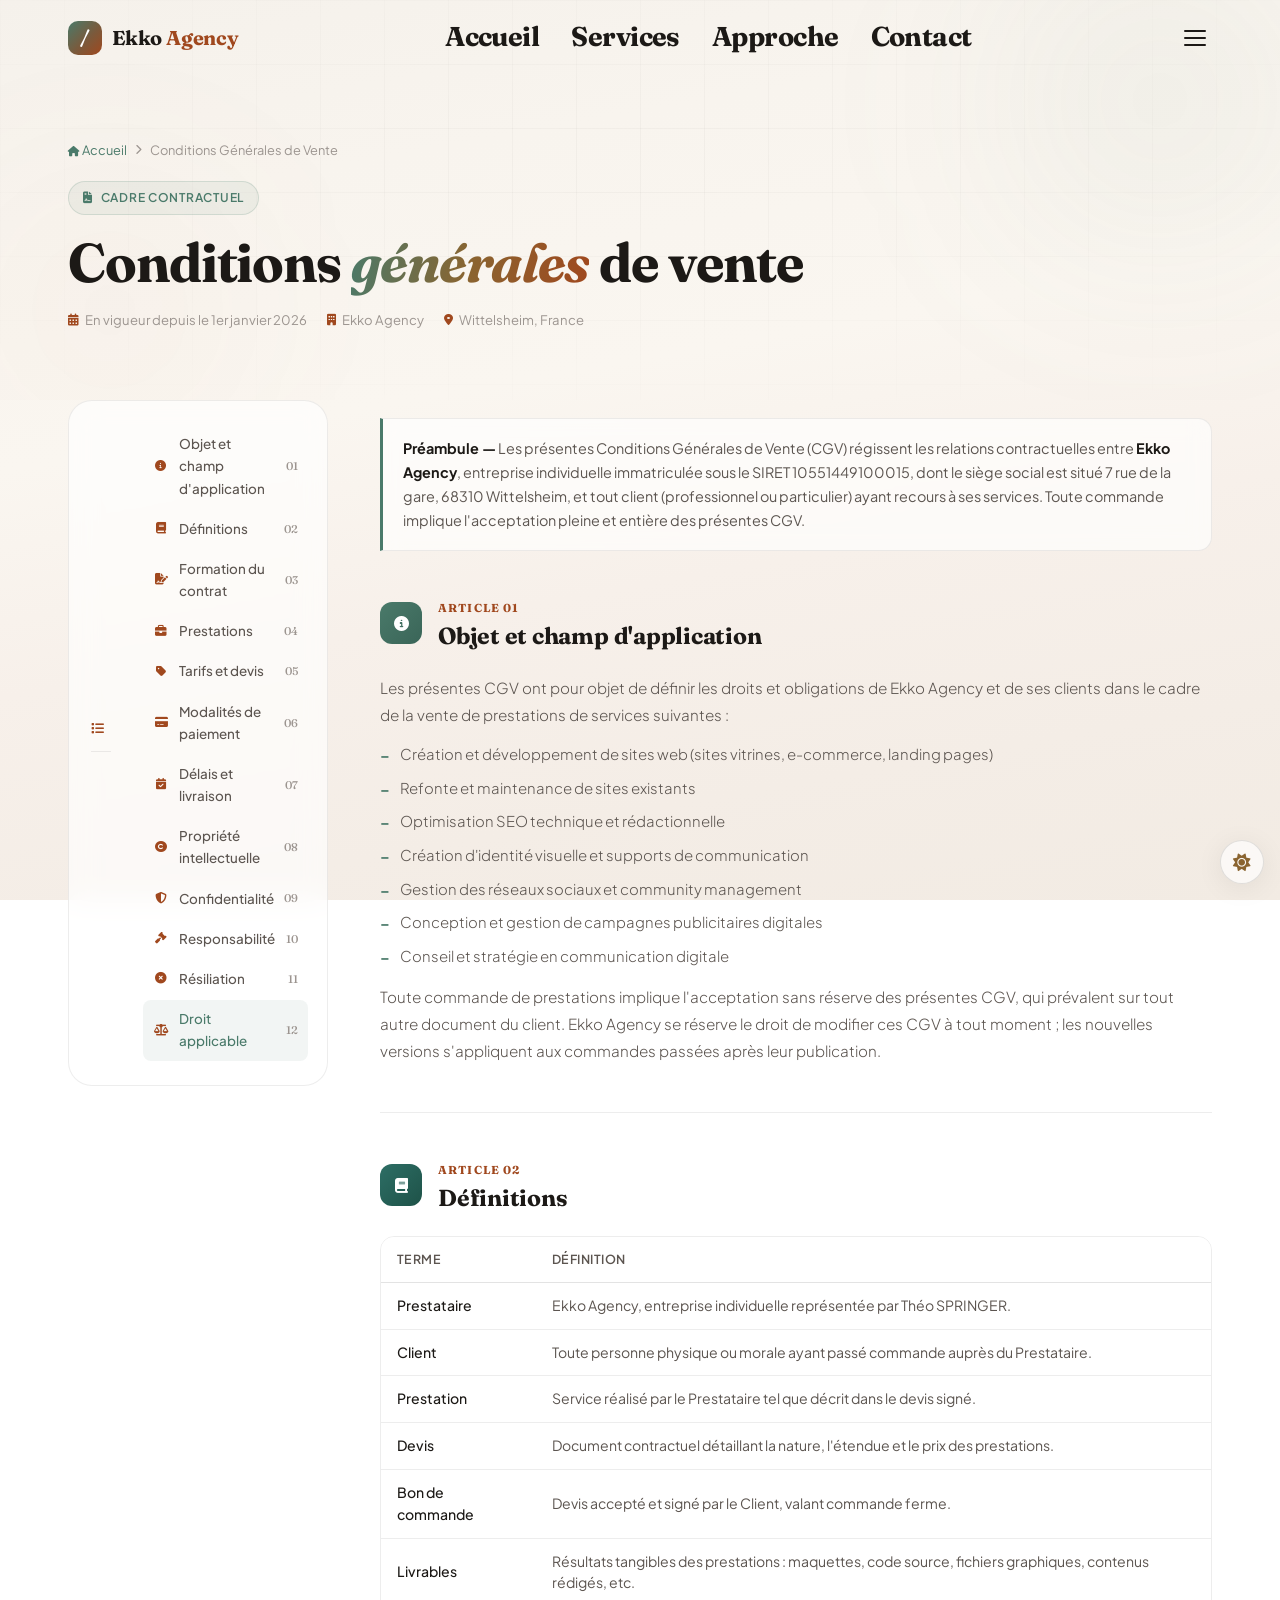
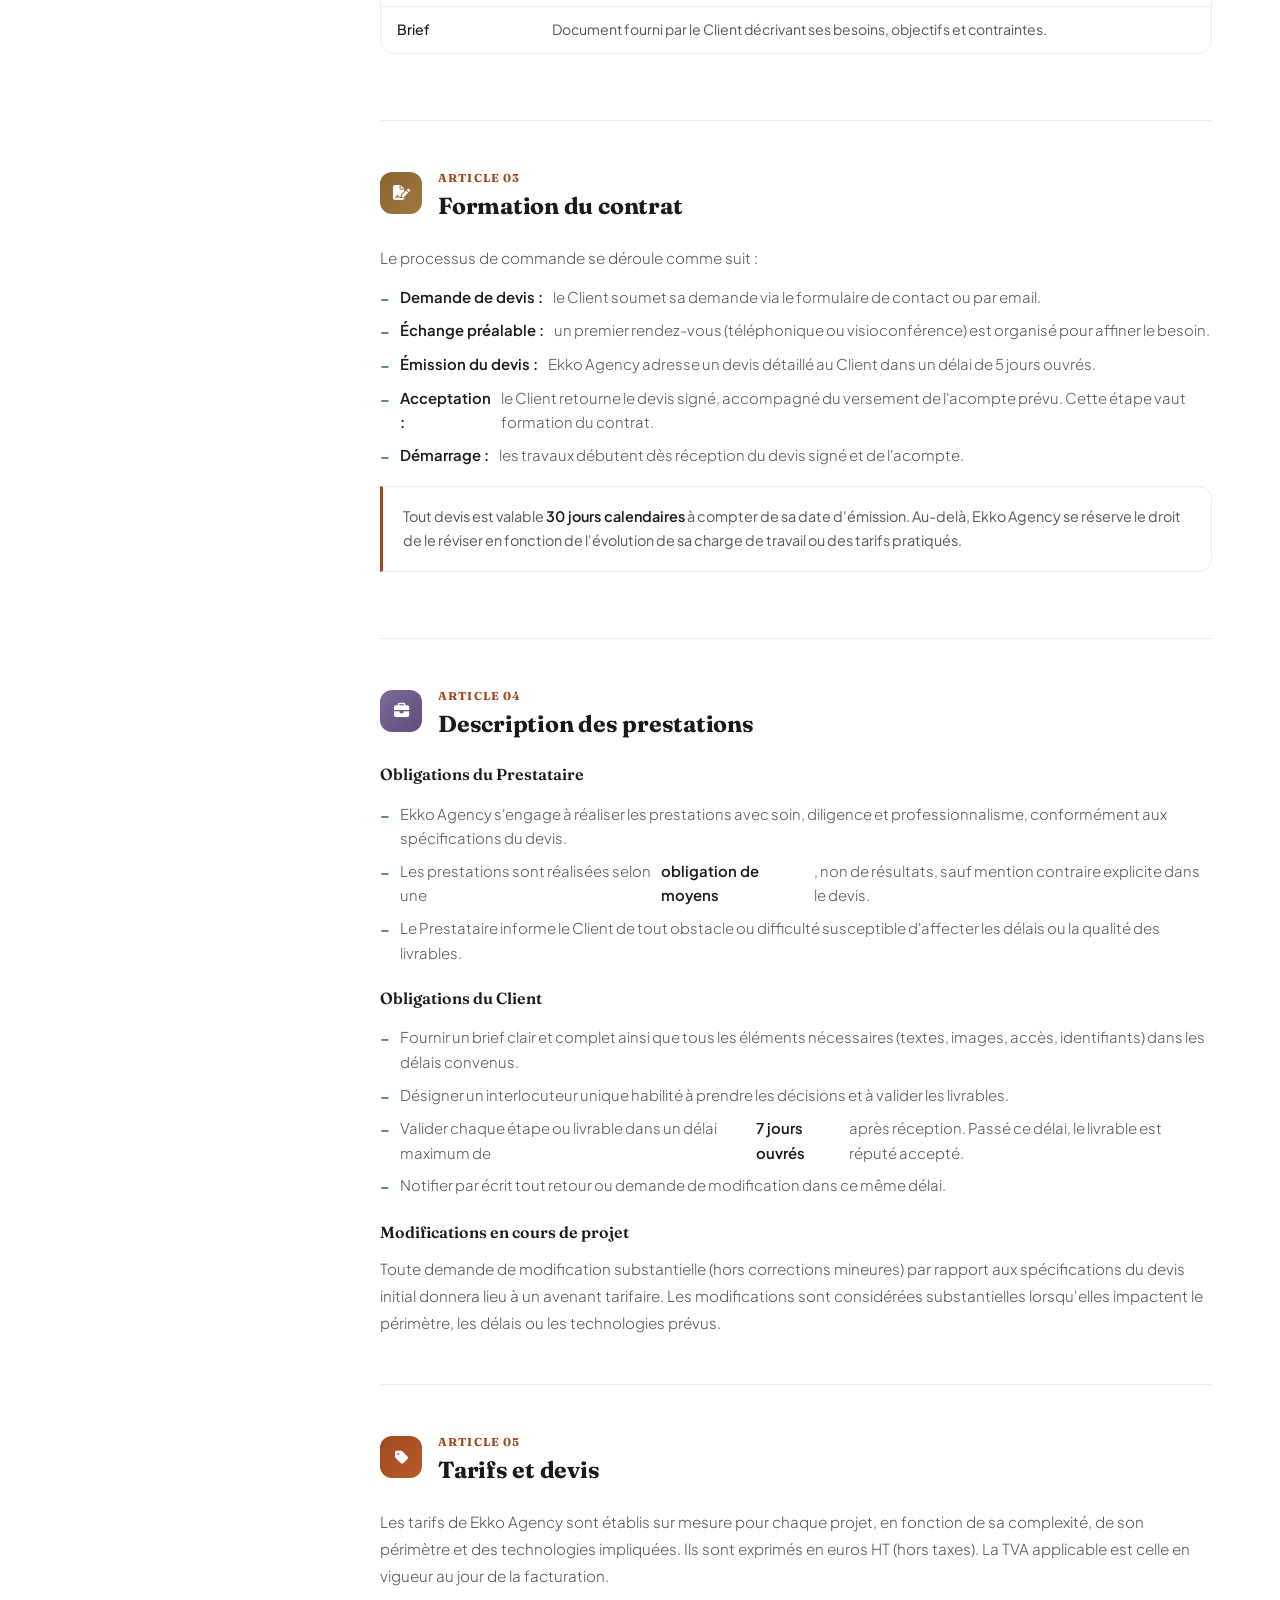
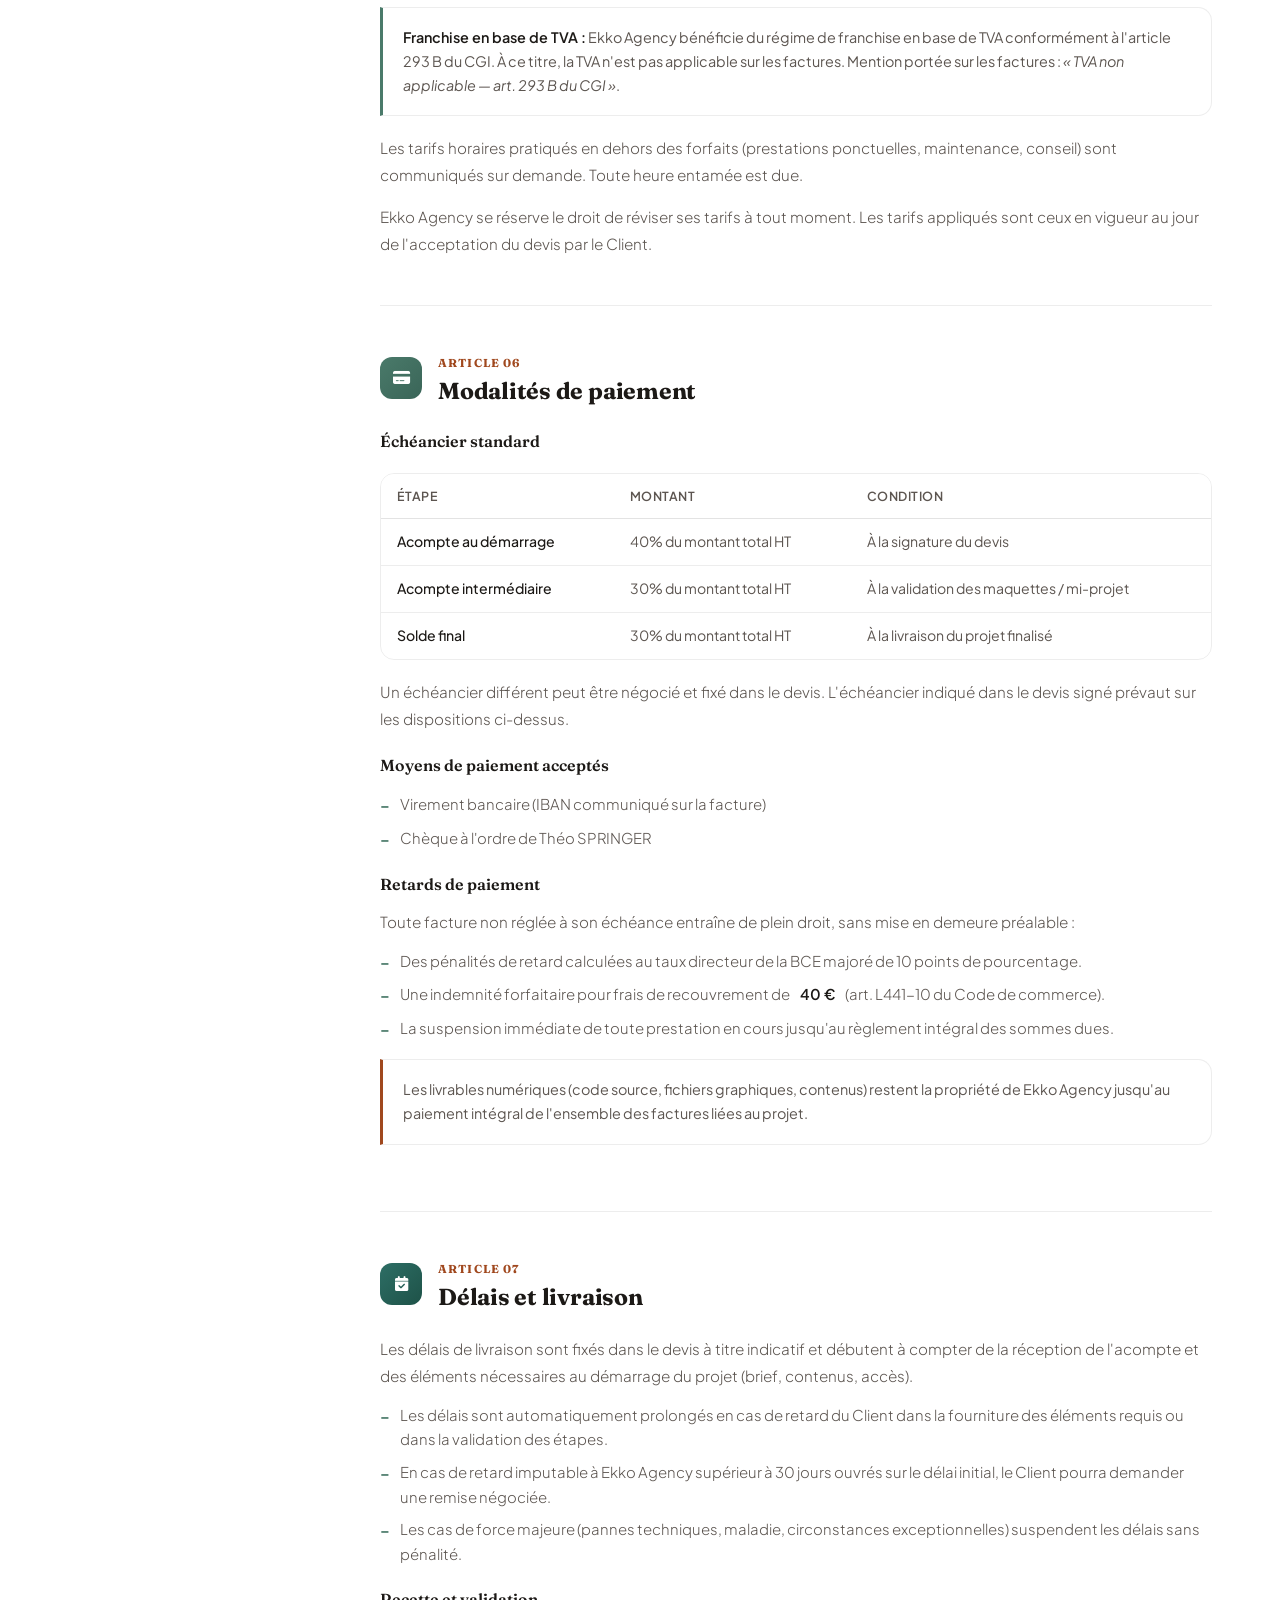
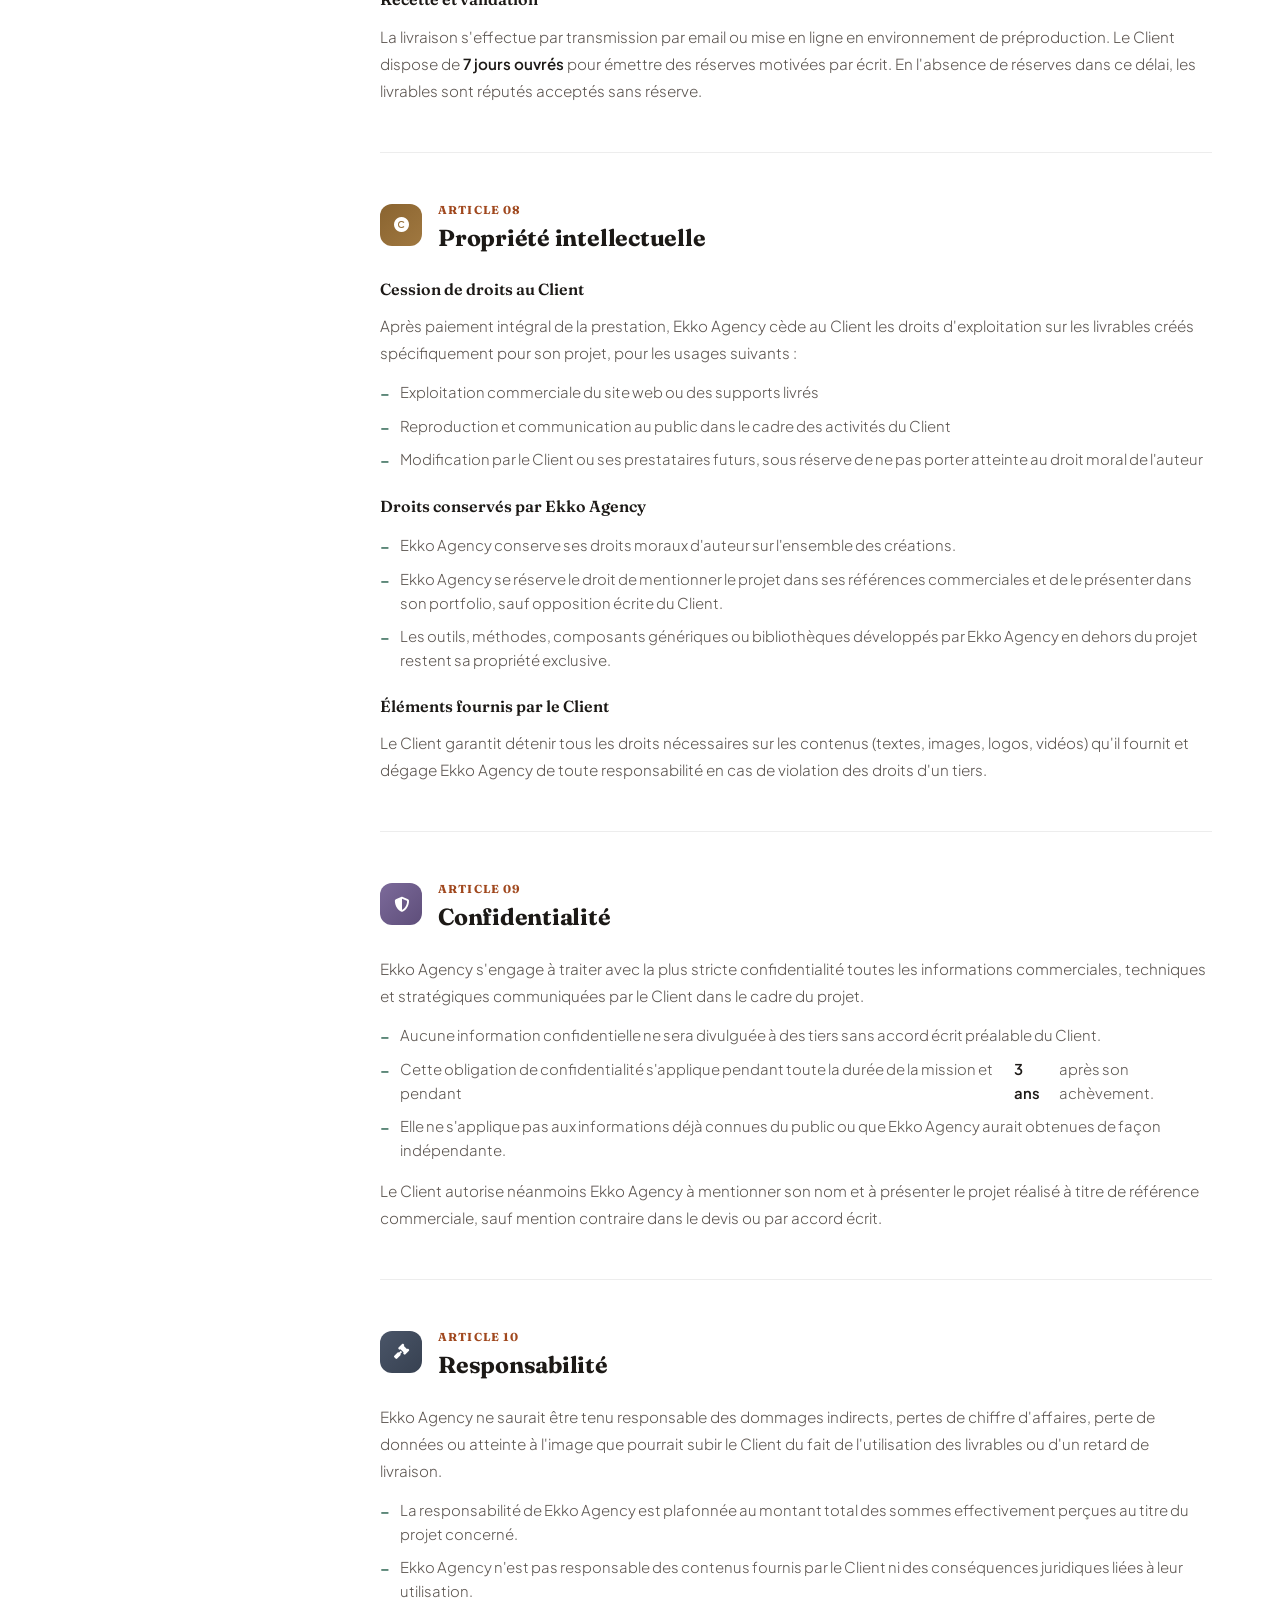
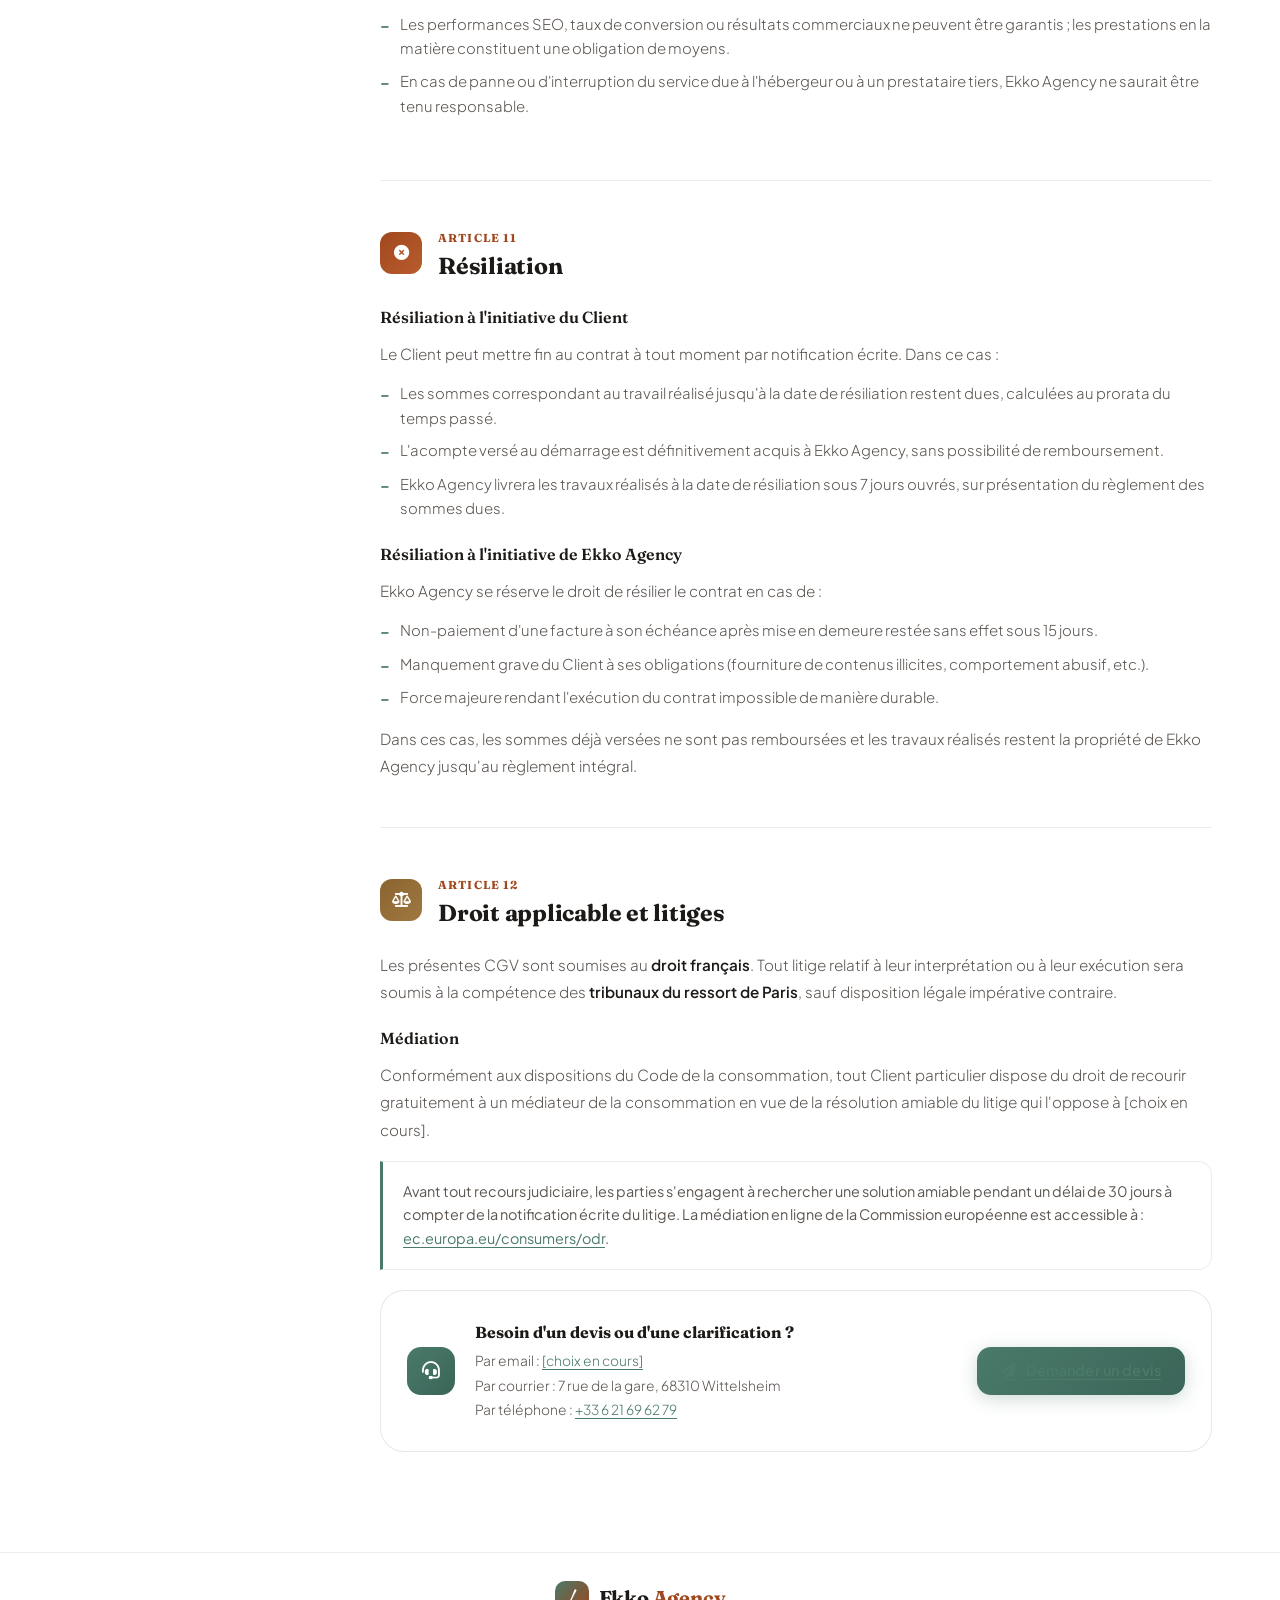
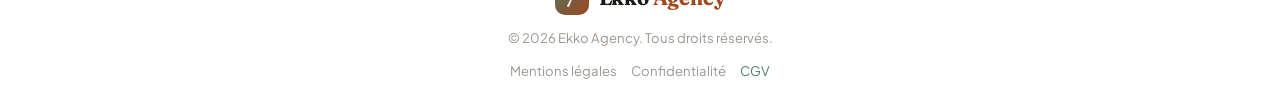
==== commit 4c5da08d: "Add name" ====
--- a/cgv.html
+++ b/cgv.html
@@ -3,8 +3,8 @@
 <head>
   <meta charset="UTF-8" />
   <meta name="viewport" content="width=device-width, initial-scale=1.0" />
-  <title>Conditions Générales de Vente — [choix en cours]</title>
-  <meta name="description" content="Conditions générales de vente de l'agence [choix en cours] — modalités de commande, tarification, livraison, paiement et garanties." />
+  <title>Conditions Générales de Vente — Ekko Agency</title>
+  <meta name="description" content="Conditions générales de vente de l'agence Ekko Agency — modalités de commande, tarification, livraison, paiement et garanties." />
   <meta name="robots" content="noindex, follow" />
 
   <link rel="preconnect" href="https://fonts.googleapis.com" />
@@ -25,7 +25,7 @@
     <div class="container header__inner">
       <a href="index.html" class="logo">
         <div class="logo__mark"><span class="logo__slash">/</span></div>
-        <span class="logo__name">[choix en <em>cours]</em></span>
+        <span class="logo__name">Ekko <em> Agency</em></span>
       </a>
       <nav id="main-nav" aria-label="Navigation principale">
         <a href="index.html#accueil"  class="nav__link">Accueil</a>
@@ -71,7 +71,7 @@
         </h1>
         <div class="ml-hero__meta">
           <span><i class="fas fa-calendar-alt"></i> En vigueur depuis le 1er janvier 2026</span>
-          <span><i class="fas fa-building"></i> [choix en cours]</span>
+          <span><i class="fas fa-building"></i> Ekko Agency</span>
           <span><i class="fas fa-map-marker-alt"></i> Wittelsheim, France</span>
         </div>
       </div>
@@ -107,7 +107,7 @@
 
           <!-- Préambule -->
           <div class="ml-infobox" style="margin-bottom:48px;">
-            <strong>Préambule —</strong> Les présentes Conditions Générales de Vente (CGV) régissent les relations contractuelles entre <strong>[choix en cours]</strong>, entreprise individuelle immatriculée sous le SIRET 10551449100015, dont le siège social est situé 7 rue de la gare, 68310 Wittelsheim, et tout client (professionnel ou particulier) ayant recours à ses services. Toute commande implique l'acceptation pleine et entière des présentes CGV.
+            <strong>Préambule —</strong> Les présentes Conditions Générales de Vente (CGV) régissent les relations contractuelles entre <strong>Ekko Agency</strong>, entreprise individuelle immatriculée sous le SIRET 10551449100015, dont le siège social est situé 7 rue de la gare, 68310 Wittelsheim, et tout client (professionnel ou particulier) ayant recours à ses services. Toute commande implique l'acceptation pleine et entière des présentes CGV.
           </div>
 
           <!-- 01 – Objet -->
@@ -119,7 +119,7 @@
                 <h2 class="ml-section__title">Objet et champ d'application</h2>
               </div>
             </div>
-            <p>Les présentes CGV ont pour objet de définir les droits et obligations de [choix en cours] et de ses clients dans le cadre de la vente de prestations de services suivantes :</p>
+            <p>Les présentes CGV ont pour objet de définir les droits et obligations de Ekko Agency et de ses clients dans le cadre de la vente de prestations de services suivantes :</p>
             <ul class="ml-list">
               <li>Création et développement de sites web (sites vitrines, e-commerce, landing pages)</li>
               <li>Refonte et maintenance de sites existants</li>
@@ -129,7 +129,7 @@
               <li>Conception et gestion de campagnes publicitaires digitales</li>
               <li>Conseil et stratégie en communication digitale</li>
             </ul>
-            <p>Toute commande de prestations implique l'acceptation sans réserve des présentes CGV, qui prévalent sur tout autre document du client. [choix en cours] se réserve le droit de modifier ces CGV à tout moment ; les nouvelles versions s'appliquent aux commandes passées après leur publication.</p>
+            <p>Toute commande de prestations implique l'acceptation sans réserve des présentes CGV, qui prévalent sur tout autre document du client. Ekko Agency se réserve le droit de modifier ces CGV à tout moment ; les nouvelles versions s'appliquent aux commandes passées après leur publication.</p>
           </article>
 
           <!-- 02 – Définitions -->
@@ -145,7 +145,7 @@
               <table class="ml-table">
                 <thead><tr><th>Terme</th><th>Définition</th></tr></thead>
                 <tbody>
-                  <tr><td>Prestataire</td><td>[choix en cours], entreprise individuelle représentée par Théo SPRINGER.</td></tr>
+                  <tr><td>Prestataire</td><td>Ekko Agency, entreprise individuelle représentée par Théo SPRINGER.</td></tr>
                   <tr><td>Client</td><td>Toute personne physique ou morale ayant passé commande auprès du Prestataire.</td></tr>
                   <tr><td>Prestation</td><td>Service réalisé par le Prestataire tel que décrit dans le devis signé.</td></tr>
                   <tr><td>Devis</td><td>Document contractuel détaillant la nature, l'étendue et le prix des prestations.</td></tr>
@@ -170,12 +170,12 @@
             <ol class="ml-list">
               <li><strong>Demande de devis :</strong> le Client soumet sa demande via le formulaire de contact ou par email.</li>
               <li><strong>Échange préalable :</strong> un premier rendez-vous (téléphonique ou visioconférence) est organisé pour affiner le besoin.</li>
-              <li><strong>Émission du devis :</strong> [choix en cours] adresse un devis détaillé au Client dans un délai de 5 jours ouvrés.</li>
+              <li><strong>Émission du devis :</strong> Ekko Agency adresse un devis détaillé au Client dans un délai de 5 jours ouvrés.</li>
               <li><strong>Acceptation :</strong> le Client retourne le devis signé, accompagné du versement de l'acompte prévu. Cette étape vaut formation du contrat.</li>
               <li><strong>Démarrage :</strong> les travaux débutent dès réception du devis signé et de l'acompte.</li>
             </ol>
             <div class="ml-infobox--terra ml-infobox">
-              Tout devis est valable <strong>30 jours calendaires</strong> à compter de sa date d'émission. Au-delà, [choix en cours] se réserve le droit de le réviser en fonction de l'évolution de sa charge de travail ou des tarifs pratiqués.
+              Tout devis est valable <strong>30 jours calendaires</strong> à compter de sa date d'émission. Au-delà, Ekko Agency se réserve le droit de le réviser en fonction de l'évolution de sa charge de travail ou des tarifs pratiqués.
             </div>
           </article>
 
@@ -191,7 +191,7 @@
 
             <h3 style="font-family:var(--font-display);font-size:1rem;font-weight:600;color:var(--text-primary);margin:20px 0 10px;transition:color var(--t-slow);">Obligations du Prestataire</h3>
             <ul class="ml-list">
-              <li>[choix en cours] s'engage à réaliser les prestations avec soin, diligence et professionnalisme, conformément aux spécifications du devis.</li>
+              <li>Ekko Agency s'engage à réaliser les prestations avec soin, diligence et professionnalisme, conformément aux spécifications du devis.</li>
               <li>Les prestations sont réalisées selon une <strong>obligation de moyens</strong>, non de résultats, sauf mention contraire explicite dans le devis.</li>
               <li>Le Prestataire informe le Client de tout obstacle ou difficulté susceptible d'affecter les délais ou la qualité des livrables.</li>
             </ul>
@@ -217,14 +217,14 @@
                 <h2 class="ml-section__title">Tarifs et devis</h2>
               </div>
             </div>
-            <p>Les tarifs de [choix en cours] sont établis sur mesure pour chaque projet, en fonction de sa complexité, de son périmètre et des technologies impliquées. Ils sont exprimés en euros HT (hors taxes). La TVA applicable est celle en vigueur au jour de la facturation.</p>
+            <p>Les tarifs de Ekko Agency sont établis sur mesure pour chaque projet, en fonction de sa complexité, de son périmètre et des technologies impliquées. Ils sont exprimés en euros HT (hors taxes). La TVA applicable est celle en vigueur au jour de la facturation.</p>
 
             <div class="ml-infobox">
-              <strong>Franchise en base de TVA :</strong> [choix en cours] bénéficie du régime de franchise en base de TVA conformément à l'article 293 B du CGI. À ce titre, la TVA n'est pas applicable sur les factures. Mention portée sur les factures : <em>« TVA non applicable — art. 293 B du CGI »</em>.
+              <strong>Franchise en base de TVA :</strong> Ekko Agency bénéficie du régime de franchise en base de TVA conformément à l'article 293 B du CGI. À ce titre, la TVA n'est pas applicable sur les factures. Mention portée sur les factures : <em>« TVA non applicable — art. 293 B du CGI »</em>.
             </div>
 
             <p>Les tarifs horaires pratiqués en dehors des forfaits (prestations ponctuelles, maintenance, conseil) sont communiqués sur demande. Toute heure entamée est due.</p>
-            <p>[choix en cours] se réserve le droit de réviser ses tarifs à tout moment. Les tarifs appliqués sont ceux en vigueur au jour de l'acceptation du devis par le Client.</p>
+            <p>Ekko Agency se réserve le droit de réviser ses tarifs à tout moment. Les tarifs appliqués sont ceux en vigueur au jour de l'acceptation du devis par le Client.</p>
           </article>
 
           <!-- 06 – Paiement -->
@@ -266,7 +266,7 @@
             </ul>
 
             <div class="ml-infobox--terra ml-infobox">
-              Les livrables numériques (code source, fichiers graphiques, contenus) restent la propriété de [choix en cours] jusqu'au paiement intégral de l'ensemble des factures liées au projet.
+              Les livrables numériques (code source, fichiers graphiques, contenus) restent la propriété de Ekko Agency jusqu'au paiement intégral de l'ensemble des factures liées au projet.
             </div>
           </article>
 
@@ -283,7 +283,7 @@
 
             <ul class="ml-list">
               <li>Les délais sont automatiquement prolongés en cas de retard du Client dans la fourniture des éléments requis ou dans la validation des étapes.</li>
-              <li>En cas de retard imputable à [choix en cours] supérieur à 30 jours ouvrés sur le délai initial, le Client pourra demander une remise négociée.</li>
+              <li>En cas de retard imputable à Ekko Agency supérieur à 30 jours ouvrés sur le délai initial, le Client pourra demander une remise négociée.</li>
               <li>Les cas de force majeure (pannes techniques, maladie, circonstances exceptionnelles) suspendent les délais sans pénalité.</li>
             </ul>
 
@@ -302,22 +302,22 @@
             </div>
 
             <h3 style="font-family:var(--font-display);font-size:1rem;font-weight:600;color:var(--text-primary);margin:20px 0 10px;transition:color var(--t-slow);">Cession de droits au Client</h3>
-            <p>Après paiement intégral de la prestation, [choix en cours] cède au Client les droits d'exploitation sur les livrables créés spécifiquement pour son projet, pour les usages suivants :</p>
+            <p>Après paiement intégral de la prestation, Ekko Agency cède au Client les droits d'exploitation sur les livrables créés spécifiquement pour son projet, pour les usages suivants :</p>
             <ul class="ml-list">
               <li>Exploitation commerciale du site web ou des supports livrés</li>
               <li>Reproduction et communication au public dans le cadre des activités du Client</li>
               <li>Modification par le Client ou ses prestataires futurs, sous réserve de ne pas porter atteinte au droit moral de l'auteur</li>
             </ul>
 
-            <h3 style="font-family:var(--font-display);font-size:1rem;font-weight:600;color:var(--text-primary);margin:20px 0 10px;transition:color var(--t-slow);">Droits conservés par [choix en cours]</h3>
-            <ul class="ml-list">
-              <li>[choix en cours] conserve ses droits moraux d'auteur sur l'ensemble des créations.</li>
-              <li>[choix en cours] se réserve le droit de mentionner le projet dans ses références commerciales et de le présenter dans son portfolio, sauf opposition écrite du Client.</li>
-              <li>Les outils, méthodes, composants génériques ou bibliothèques développés par [choix en cours] en dehors du projet restent sa propriété exclusive.</li>
+            <h3 style="font-family:var(--font-display);font-size:1rem;font-weight:600;color:var(--text-primary);margin:20px 0 10px;transition:color var(--t-slow);">Droits conservés par Ekko Agency</h3>
+            <ul class="ml-list">
+              <li>Ekko Agency conserve ses droits moraux d'auteur sur l'ensemble des créations.</li>
+              <li>Ekko Agency se réserve le droit de mentionner le projet dans ses références commerciales et de le présenter dans son portfolio, sauf opposition écrite du Client.</li>
+              <li>Les outils, méthodes, composants génériques ou bibliothèques développés par Ekko Agency en dehors du projet restent sa propriété exclusive.</li>
             </ul>
 
             <h3 style="font-family:var(--font-display);font-size:1rem;font-weight:600;color:var(--text-primary);margin:20px 0 10px;transition:color var(--t-slow);">Éléments fournis par le Client</h3>
-            <p>Le Client garantit détenir tous les droits nécessaires sur les contenus (textes, images, logos, vidéos) qu'il fournit et dégage [choix en cours] de toute responsabilité en cas de violation des droits d'un tiers.</p>
+            <p>Le Client garantit détenir tous les droits nécessaires sur les contenus (textes, images, logos, vidéos) qu'il fournit et dégage Ekko Agency de toute responsabilité en cas de violation des droits d'un tiers.</p>
           </article>
 
           <!-- 09 – Confidentialité -->
@@ -329,13 +329,13 @@
                 <h2 class="ml-section__title">Confidentialité</h2>
               </div>
             </div>
-            <p>[choix en cours] s'engage à traiter avec la plus stricte confidentialité toutes les informations commerciales, techniques et stratégiques communiquées par le Client dans le cadre du projet.</p>
+            <p>Ekko Agency s'engage à traiter avec la plus stricte confidentialité toutes les informations commerciales, techniques et stratégiques communiquées par le Client dans le cadre du projet.</p>
             <ul class="ml-list">
               <li>Aucune information confidentielle ne sera divulguée à des tiers sans accord écrit préalable du Client.</li>
               <li>Cette obligation de confidentialité s'applique pendant toute la durée de la mission et pendant <strong>3 ans</strong> après son achèvement.</li>
-              <li>Elle ne s'applique pas aux informations déjà connues du public ou que [choix en cours] aurait obtenues de façon indépendante.</li>
-            </ul>
-            <p>Le Client autorise néanmoins [choix en cours] à mentionner son nom et à présenter le projet réalisé à titre de référence commerciale, sauf mention contraire dans le devis ou par accord écrit.</p>
+              <li>Elle ne s'applique pas aux informations déjà connues du public ou que Ekko Agency aurait obtenues de façon indépendante.</li>
+            </ul>
+            <p>Le Client autorise néanmoins Ekko Agency à mentionner son nom et à présenter le projet réalisé à titre de référence commerciale, sauf mention contraire dans le devis ou par accord écrit.</p>
           </article>
 
           <!-- 10 – Responsabilité -->
@@ -347,13 +347,13 @@
                 <h2 class="ml-section__title">Responsabilité</h2>
               </div>
             </div>
-            <p>[choix en cours] ne saurait être tenu responsable des dommages indirects, pertes de chiffre d'affaires, perte de données ou atteinte à l'image que pourrait subir le Client du fait de l'utilisation des livrables ou d'un retard de livraison.</p>
-
-            <ul class="ml-list">
-              <li>La responsabilité de [choix en cours] est plafonnée au montant total des sommes effectivement perçues au titre du projet concerné.</li>
-              <li>[choix en cours] n'est pas responsable des contenus fournis par le Client ni des conséquences juridiques liées à leur utilisation.</li>
+            <p>Ekko Agency ne saurait être tenu responsable des dommages indirects, pertes de chiffre d'affaires, perte de données ou atteinte à l'image que pourrait subir le Client du fait de l'utilisation des livrables ou d'un retard de livraison.</p>
+
+            <ul class="ml-list">
+              <li>La responsabilité de Ekko Agency est plafonnée au montant total des sommes effectivement perçues au titre du projet concerné.</li>
+              <li>Ekko Agency n'est pas responsable des contenus fournis par le Client ni des conséquences juridiques liées à leur utilisation.</li>
               <li>Les performances SEO, taux de conversion ou résultats commerciaux ne peuvent être garantis ; les prestations en la matière constituent une obligation de moyens.</li>
-              <li>En cas de panne ou d'interruption du service due à l'hébergeur ou à un prestataire tiers, [choix en cours] ne saurait être tenu responsable.</li>
+              <li>En cas de panne ou d'interruption du service due à l'hébergeur ou à un prestataire tiers, Ekko Agency ne saurait être tenu responsable.</li>
             </ul>
           </article>
 
@@ -371,18 +371,18 @@
             <p>Le Client peut mettre fin au contrat à tout moment par notification écrite. Dans ce cas :</p>
             <ul class="ml-list">
               <li>Les sommes correspondant au travail réalisé jusqu'à la date de résiliation restent dues, calculées au prorata du temps passé.</li>
-              <li>L'acompte versé au démarrage est définitivement acquis à [choix en cours], sans possibilité de remboursement.</li>
-              <li>[choix en cours] livrera les travaux réalisés à la date de résiliation sous 7 jours ouvrés, sur présentation du règlement des sommes dues.</li>
-            </ul>
-
-            <h3 style="font-family:var(--font-display);font-size:1rem;font-weight:600;color:var(--text-primary);margin:20px 0 10px;transition:color var(--t-slow);">Résiliation à l'initiative de [choix en cours]</h3>
-            <p>[choix en cours] se réserve le droit de résilier le contrat en cas de :</p>
+              <li>L'acompte versé au démarrage est définitivement acquis à Ekko Agency, sans possibilité de remboursement.</li>
+              <li>Ekko Agency livrera les travaux réalisés à la date de résiliation sous 7 jours ouvrés, sur présentation du règlement des sommes dues.</li>
+            </ul>
+
+            <h3 style="font-family:var(--font-display);font-size:1rem;font-weight:600;color:var(--text-primary);margin:20px 0 10px;transition:color var(--t-slow);">Résiliation à l'initiative de Ekko Agency</h3>
+            <p>Ekko Agency se réserve le droit de résilier le contrat en cas de :</p>
             <ul class="ml-list">
               <li>Non-paiement d'une facture à son échéance après mise en demeure restée sans effet sous 15 jours.</li>
               <li>Manquement grave du Client à ses obligations (fourniture de contenus illicites, comportement abusif, etc.).</li>
               <li>Force majeure rendant l'exécution du contrat impossible de manière durable.</li>
             </ul>
-            <p>Dans ces cas, les sommes déjà versées ne sont pas remboursées et les travaux réalisés restent la propriété de [choix en cours] jusqu'au règlement intégral.</p>
+            <p>Dans ces cas, les sommes déjà versées ne sont pas remboursées et les travaux réalisés restent la propriété de Ekko Agency jusqu'au règlement intégral.</p>
           </article>
 
           <!-- 12 – Droit applicable -->
@@ -429,9 +429,9 @@
     <div class="container footer__inner">
       <a href="index.html" class="logo">
         <div class="logo__mark"><span class="logo__slash">/</span></div>
-        <span class="logo__name">[choix en <em>cours]</em></span>
+        <span class="logo__name">Ekko <em> Agency</em></span>
       </a>
-      <p class="footer__copy">© 2025 [choix en cours]. Tous droits réservés.</p>
+      <p class="footer__copy">© 2026 Ekko Agency. Tous droits réservés.</p>
       <nav class="footer__links" aria-label="Liens légaux">
         <a href="mention.html">Mentions légales</a>
         <a href="confidentialite.html">Confidentialité</a>
--- a/style.css
+++ b/style.css
@@ -123,10 +123,9 @@
   --shadow-btn:     0 4px 18px rgba(92,133,118,0.3);
 
   /* ── Couleurs de marque renforcées pour fond clair ── */
-  /* Terracotta plus foncé/saturé : ratio ≥ 4.5:1 sur fond crème */
-  --brand-terra:    #A0481E;   /* #C4714A → #A0481E : brique foncée lisible */
-  --brand-sage:     #4A7A6A;   /* sauge assombri pour meilleur contraste    */
-  --brand-gold:     #8A6430;   /* or foncé sur fond clair                   */
+  --brand-terra:    #A0481E;
+  --brand-sage:     #4A7A6A;
+  --brand-gold:     #8A6430;
 
   /* Dégradés recalculés pour le thème light */
   --grad-sage:      linear-gradient(135deg, #4A7A6A, #3A6558);
@@ -155,7 +154,6 @@
   font-size: 16px;
   line-height: 1.65;
   color: var(--text-primary);
-  /* Le fond continu unique — couvre tout le document */
   background: var(--bg-gradient);
   background-attachment: fixed;
   min-height: 100vh;
@@ -163,7 +161,6 @@
   overflow-x: hidden;
 }
 
-/* Transition de thème sur le fond : on anime via une pseudo-classe sur html */
 html { transition: none; }
 
 img, svg { display: block; max-width: 100%; }
@@ -187,10 +184,8 @@
   padding: 0 28px;
 }
 
-/* Les sections n'ont PLUS de background propre — tout est transparent */
 section { padding: var(--sp-2xl) 0; }
 
-/* Texte dégradé */
 .gradient-text,
 em.hero__title-em {
   font-style: normal;
@@ -206,7 +201,6 @@
   background-clip: text;
 }
 
-/* Carte / surface générique — verre dépoli */
 .glass {
   background: var(--bg-elevated);
   backdrop-filter: blur(12px);
@@ -321,6 +315,7 @@
   padding: 16px 0;
   transition: background var(--t-normal), backdrop-filter var(--t-normal), border-bottom var(--t-normal);
 }
+
 #site-header.scrolled {
   background: var(--bg-overlay);
   backdrop-filter: blur(20px);
@@ -328,6 +323,12 @@
   border-bottom: 1px solid var(--border-subtle);
 }
 
+#site-header:has(+ * #main-nav.open),
+body:has(#main-nav.open) #site-header {
+  backdrop-filter: none ;
+  -webkit-backdrop-filter: none ;
+}
+
 .header__inner {
   display: flex;
   align-items: center;
@@ -335,7 +336,6 @@
   gap: 20px;
 }
 
-/* Logo */
 .logo { display: flex; align-items: center; gap: 10px; flex-shrink: 0; }
 .logo__mark {
   width: 34px; height: 34px;
@@ -357,7 +357,6 @@
 }
 .logo__name em { font-style: normal; color: var(--brand-terra); }
 
-/* Liens nav */
 nav { display: flex; align-items: center; gap: 32px; }
 .nav__link {
   font-size: 0.88rem; font-weight: 500;
@@ -407,7 +406,6 @@
   overflow: hidden;
 }
 
-/* Lueurs d'ambiance très douces — pas de fond solide */
 .hero__bg { position: absolute; inset: 0; pointer-events: none; }
 
 .hero__grid {
@@ -441,7 +439,6 @@
   top: 40%; right: 35%;
 }
 
-/* Layout hero */
 .hero__inner {
   display: grid;
   grid-template-columns: 1fr 1fr;
@@ -451,7 +448,6 @@
   z-index: 2;
 }
 
-/* Badge */
 .hero__badge {
   display: inline-flex;
   align-items: center;
@@ -476,7 +472,6 @@
 }
 @keyframes blink { 0%,100% { opacity:1; } 50% { opacity:0.35; } }
 
-/* Titre */
 .hero__title {
   font-family: var(--font-display);
   font-size: clamp(2.8rem, 5.5vw, 4.4rem);
@@ -489,7 +484,6 @@
   animation: fadeInUp 0.75s 0.15s ease both;
 }
 
-/* Sous-titre */
 .hero__subtitle {
   font-size: 1.05rem; font-weight: 300;
   color: var(--text-secondary);
@@ -501,14 +495,12 @@
 }
 .hero__subtitle em { font-style: italic; color: var(--brand-sage); }
 
-/* CTA */
 .hero__cta {
   display: flex; gap: 14px; flex-wrap: wrap;
   margin-bottom: 44px;
   animation: fadeInUp 0.75s 0.4s ease both;
 }
 
-/* Trust bar */
 .hero__trust {
   display: flex; align-items: center; gap: 22px;
   animation: fadeInUp 0.75s 0.52s ease both;
@@ -523,7 +515,6 @@
 .trust-item span { font-size: 0.73rem; color: var(--text-muted); transition: color var(--t-slow); }
 .trust-sep { width: 1px; height: 34px; background: var(--border-medium); flex-shrink: 0; }
 
-/* Carte code visuelle */
 .hero__visual {
   display: flex;
   justify-content: center;
@@ -567,7 +558,6 @@
 .code-cursor::after { content: '▋'; color: var(--brand-sage); animation: cursor 1.1s step-end infinite; }
 @keyframes cursor { 0%,100% { opacity:1; } 50% { opacity:0; } }
 
-/* Tags flottants */
 .hero-card__tag {
   position: absolute;
   background: var(--bg-elevated);
@@ -586,7 +576,6 @@
 .hero-card__tag--2 { top: 60px;     right: -28px; color: var(--brand-terra); border-color: rgba(196,113,74,0.3); }
 .hero-card__tag--3 { bottom: 40px;  right: -32px; color: var(--brand-gold);  border-color: rgba(201,169,110,0.3); }
 
-/* Scroll hint */
 .scroll-hint {
   position: absolute; bottom: 30px; left: 50%;
   transform: translateX(-50%);
@@ -642,11 +631,10 @@
 
 
 /* ============================================================
-   9. SERVICES — surface verre, pas de fond de section
+   9. SERVICES
    ============================================================ */
 .services { position: relative; }
 
-/* Séparateur subtil entre sections (remplace les blocs colorés) */
 .services::before {
   content: '';
   position: absolute;
@@ -663,7 +651,6 @@
   margin-bottom: 40px;
 }
 
-/* Carte service — verre dépoli sur le dégradé de fond */
 .service-card {
   background: var(--bg-elevated);
   backdrop-filter: blur(14px);
@@ -688,9 +675,7 @@
 .service-card--com .service-card__accent { background: var(--grad-terra); }
 .service-card:hover .service-card__accent { opacity: 1; }
 
-.service-card:hover {
-  transform: translateY(-5px);
-}
+.service-card:hover { transform: translateY(-5px); }
 .service-card--web:hover { border-color: rgba(124,158,143,0.28); box-shadow: var(--shadow-card), var(--shadow-glow-s); }
 .service-card--com:hover { border-color: rgba(196,113,74,0.25);  box-shadow: var(--shadow-card), var(--shadow-glow-t); }
 
@@ -755,7 +740,6 @@
 .service-card--com .service-card__cta  { color: var(--brand-terra); }
 .service-card__cta:hover { gap: 14px; }
 
-/* Diviseur central */
 .services__divider {
   display: flex; flex-direction: column; align-items: center; justify-content: center;
   gap: 14px; padding: 0 8px;
@@ -771,7 +755,6 @@
   transition: color var(--t-slow), border-color var(--t-slow);
 }
 
-/* Bandeau combo */
 .services__combo {
   background: var(--bg-elevated);
   backdrop-filter: blur(12px);
@@ -808,7 +791,6 @@
   gap: 80px; align-items: start;
 }
 
-/* Avantages */
 .avantages { display: flex; flex-direction: column; gap: 14px; margin-top: 36px; }
 
 .avantage {
@@ -848,7 +830,6 @@
   line-height: 1.55; transition: color var(--t-slow);
 }
 
-/* Stats */
 .stats-grid {
   display: grid; grid-template-columns: 1fr 1fr;
   gap: 14px; margin-bottom: 24px;
@@ -876,7 +857,6 @@
 }
 .stat__label { font-size: 0.76rem; color: var(--text-muted); transition: color var(--t-slow); }
 
-/* Processus */
 .process {
   background: var(--bg-elevated);
   backdrop-filter: blur(12px);
@@ -1078,7 +1058,6 @@
    14. RESPONSIVE — Large tablette (≤ 1100px)
    ============================================================ */
 @media (max-width: 1100px) {
-  /* Hero : passage en colonne, visuel masqué */
   .hero__inner {
     grid-template-columns: 1fr;
     text-align: center;
@@ -1090,15 +1069,38 @@
   .hero__visual    { display: none; }
   .hero__badge     { margin-left: auto; margin-right: auto; }
 
-  /* Approche : colonne */
   .approche__inner         { grid-template-columns: 1fr; gap: 52px; }
   .section-header--left    { text-align: center; }
   .section-eyebrow--left   { justify-content: center; }
   .approche__left .section-desc { max-width: 600px; margin-left: auto; margin-right: auto; }
 
-  /* Contact : colonne */
   .contact__wrapper { grid-template-columns: 1fr; gap: 48px; }
   .contact__info    { max-width: 560px; margin: 0 auto; }
+
+  /* Formulaire : padding réduit sur tablette large */
+  .contact__form-wrapper { padding: 34px 28px; }
+}
+
+
+/* ============================================================
+   14b. RESPONSIVE — Tablette intermédiaire (641px–860px)
+        Fix principal : formulaire responsive
+   ============================================================ */
+@media (min-width: 641px) and (max-width: 860px) {
+  .contact__wrapper {
+    grid-template-columns: 1fr;
+    gap: 40px;
+  }
+
+  .contact__form-wrapper {
+    padding: 30px 24px;
+  }
+
+  /* Prénom / Nom en colonne sur tablette portrait */
+  .form__row {
+    grid-template-columns: 1fr;
+    gap: 0;
+  }
 }
 
 
@@ -1108,7 +1110,6 @@
 @media (max-width: 860px) {
   section { padding: 80px 0; }
 
-  /* Services : plus de colonne divisée */
   .services__grid {
     grid-template-columns: 1fr;
     gap: 20px;
@@ -1121,11 +1122,13 @@
   .services__divider-line { flex: 1; height: 1px; width: auto; }
   .services__divider-icon { width: 36px; height: 36px; font-size: 0.8rem; }
 
-  /* Stats : 2 colonnes */
   .stats-grid { grid-template-columns: 1fr 1fr; }
 
-  /* Formulaire : ligne → colonne */
+  /* form__row déjà géré dans 14b pour 641-860px,
+     ici on le force aussi pour < 641px via le bloc suivant */
   .form__row { grid-template-columns: 1fr; gap: 0; }
+
+  .contact__form-wrapper { padding: 30px 24px; }
 }
 
 
@@ -1133,29 +1136,29 @@
    16. RESPONSIVE — Mobile (≤ 640px)
    ============================================================ */
 @media (max-width: 640px) {
-  /* ── Layout global ── */
   section     { padding: 64px 0; }
   .container  { padding: 0 16px; }
   .sp-2xl     { padding: 64px 0; }
 
-  /* ── Navigation mobile ── */
-  /* La nav desktop est masquée, remplacée par le menu plein écran */
-  #main-nav {
-    display: none;
-    position: fixed;
-    inset: 0;
-    background: var(--bg-overlay);
-    backdrop-filter: blur(28px);
-    -webkit-backdrop-filter: blur(28px);
-    flex-direction: column;
-    align-items: center;
-    justify-content: center;
-    gap: 32px;
-    z-index: 999;
-    padding: 80px 24px 40px;
-  }
-  #main-nav.open {
-    display: flex;
+#main-nav {
+  display: none;
+  position: fixed;
+  inset: 0;
+  background: var(--bg-overlay) !important;
+  backdrop-filter: blur(28px) !important;
+  -webkit-backdrop-filter: blur(28px) !important;
+  flex-direction: column;
+  align-items: center;
+  justify-content: center;
+  gap: 32px;
+  z-index: 999;
+  padding: 80px 24px 40px;
+  /* Isolation du contexte de stacking */
+  isolation: isolate;
+}
+#main-nav.open {
+  display: flex;
+}
   }
   #main-nav .nav__link {
     font-size: 1.7rem;
@@ -1166,12 +1169,10 @@
   }
   #main-nav .nav__link::after { display: none; }
 
-  /* Afficher le burger, masquer le CTA header */
   .nav-toggle                { display: flex; }
   .header__actions .btn      { display: none; }
   #site-header               { padding: 14px 0; }
 
-  /* ── Hero ── */
   .hero {
     padding: 100px 0 60px;
     min-height: auto;
@@ -1211,12 +1212,10 @@
   .trust-sep         { height: 26px; }
   .scroll-hint       { display: none; }
 
-  /* ── Section headers ── */
   .section-title { font-size: clamp(1.7rem, 7vw, 2.2rem); }
   .section-desc  { font-size: 0.95rem; }
   .section-header { margin-bottom: 40px; }
 
-  /* ── Services ── */
   .service-card {
     padding: 28px 20px;
     border-radius: var(--r-lg);
@@ -1233,7 +1232,6 @@
   }
   .services__combo-text { justify-content: center; flex-wrap: wrap; }
 
-  /* ── Approche ── */
   .avantages          { gap: 10px; margin-top: 24px; }
   .avantage           { padding: 14px 16px; gap: 12px; }
   .avantage__icon     { width: 38px; height: 38px; font-size: 0.85rem; }
@@ -1247,7 +1245,6 @@
   .process            { padding: 22px 18px; }
   .process__step      { padding: 12px 0; gap: 12px; }
 
-  /* ── Contact ── */
   .contact__wrapper   { gap: 36px; }
   .contact__info      { max-width: 100%; }
   .contact__details li { font-size: 0.88rem; }
@@ -1257,11 +1254,11 @@
     padding: 24px 16px;
     border-radius: var(--r-lg);
   }
+  .form__row          { grid-template-columns: 1fr; gap: 0; }
   .form__group        { margin-bottom: 14px; }
   input, textarea, select { font-size: 0.9rem; padding: 11px 13px; }
   .btn--block         { padding: 14px; font-size: 0.95rem; }
 
-  /* ── Footer ── */
   .footer__inner {
     flex-direction: column;
     text-align: center;
@@ -1269,9 +1266,8 @@
   }
   .footer__links { justify-content: center; flex-wrap: wrap; gap: 14px; }
 
-  /* ── Toggle thème ── */
   .theme-toggle { bottom: 16px; right: 16px; width: 44px; height: 44px; }
-}
+
 
 
 /* ============================================================
@@ -1307,7 +1303,6 @@
 
     /* ─── Styles spécifiques à la page mentions légales ─── */
 
-    /* Hero compact */
     .ml-hero {
       padding: 140px 0 70px;
       position: relative;
@@ -1391,7 +1386,6 @@
     .ml-hero__meta span { display: flex; align-items: center; gap: 6px; }
     .ml-hero__meta i { color: var(--brand-terra); font-size: 0.75rem; }
 
-    /* ─── Layout principal ─── */
     .ml-layout {
       padding: 0 0 100px;
     }
@@ -1402,7 +1396,6 @@
       align-items: start;
     }
 
-    /* ─── Sommaire latéral (sticky) ─── */
     .ml-sidebar {
       position: sticky;
       top: 90px;
@@ -1454,7 +1447,6 @@
       margin-left: auto;
     }
 
-    /* Bouton retour */
     .ml-nav__back {
       display: flex; align-items: center; gap: 8px;
       margin-top: 18px; padding-top: 18px;
@@ -1466,10 +1458,8 @@
     .ml-nav__back:hover { color: var(--brand-sage); }
     .ml-nav__back i { font-size: 0.75rem; }
 
-    /* ─── Contenu des mentions ─── */
     .ml-content { min-width: 0; }
 
-    /* Bloc article */
     .ml-section {
       margin-bottom: 48px;
       padding-bottom: 48px;
@@ -1479,7 +1469,6 @@
     }
     .ml-section:last-child { border-bottom: none; margin-bottom: 0; padding-bottom: 0; }
 
-    /* En-tête de section */
     .ml-section__header {
       display: flex; align-items: flex-start; gap: 16px;
       margin-bottom: 24px;
@@ -1507,7 +1496,6 @@
       transition: color var(--t-slow);
     }
 
-    /* Typographie du contenu */
     .ml-section p {
       font-size: 0.95rem; font-weight: 300;
       color: var(--text-secondary);
@@ -1529,7 +1517,6 @@
     }
     .ml-section a:hover { color: var(--brand-terra); }
 
-    /* Liste stylée */
     .ml-list {
       list-style: none; margin: 14px 0;
       display: flex; flex-direction: column; gap: 8px;
@@ -1549,7 +1536,6 @@
       margin-top: 1px;
     }
 
-    /* Encart info */
     .ml-infobox {
       background: var(--bg-elevated);
       backdrop-filter: blur(10px);
@@ -1566,7 +1552,6 @@
     .ml-infobox strong { color: var(--text-primary); }
     .ml-infobox--terra { border-left-color: var(--brand-terra); }
 
-    /* Tableau */
     .ml-table-wrapper {
       overflow-x: auto;
       margin: 18px 0;
@@ -1596,7 +1581,6 @@
     .ml-table tr:last-child td { border-bottom: none; }
     .ml-table td:first-child { font-weight: 500; color: var(--text-primary); transition: color var(--t-slow); }
 
-    /* Zone de contact rapide */
     .ml-contact-card {
       background: var(--bg-elevated);
       backdrop-filter: blur(12px);
@@ -1629,7 +1613,6 @@
     }
     .ml-contact-card .btn { margin-left: auto; }
 
-    /* ─── Icônes de section colorées ─── */
     .icon--sage    { background: linear-gradient(135deg, #4A7A6A, #3A6558); }
     .icon--terra   { background: linear-gradient(135deg, #A0481E, #B85C2C); }
     .icon--gold    { background: linear-gradient(135deg, #8A6430, #A07840); }
@@ -1637,16 +1620,12 @@
     .icon--slate   { background: linear-gradient(135deg, #4A5568, #374151); }
     .icon--teal    { background: linear-gradient(135deg, #2D6E65, #1E5248); }
 
-    /* ─── Responsive ─── */
     @media (max-width: 900px) {
       .ml-layout__inner {
         grid-template-columns: 1fr;
       }
       .ml-sidebar {
         position: static;
-      }
-      .ml-nav {
-        /* Sur tablette/mobile : sommaire compact horizontal */
       }
     }
 
@@ -1660,4 +1639,4 @@
       .ml-contact-card { flex-direction: column; align-items: flex-start; }
       .ml-contact-card .btn { margin-left: 0; width: 100%; justify-content: center; }
       .ml-table th, .ml-table td { padding: 10px 12px; }
-    }
+    }
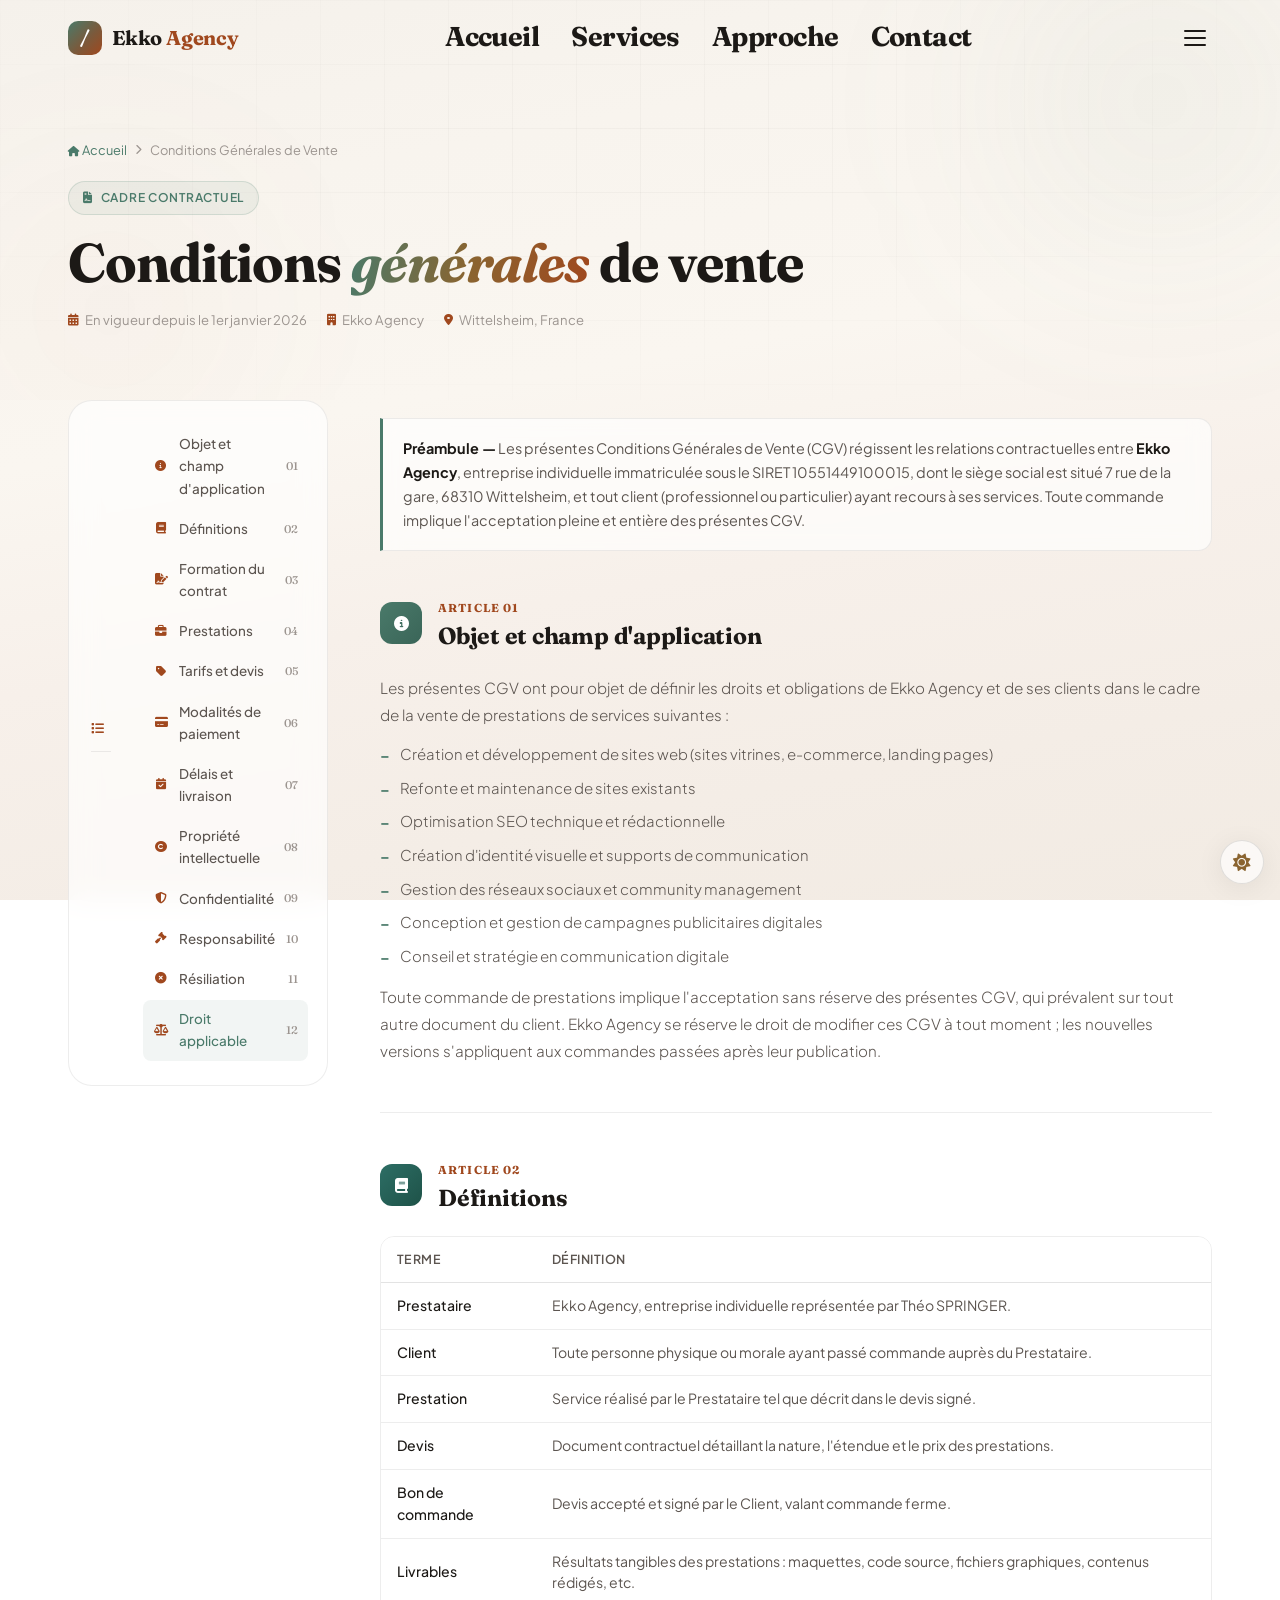
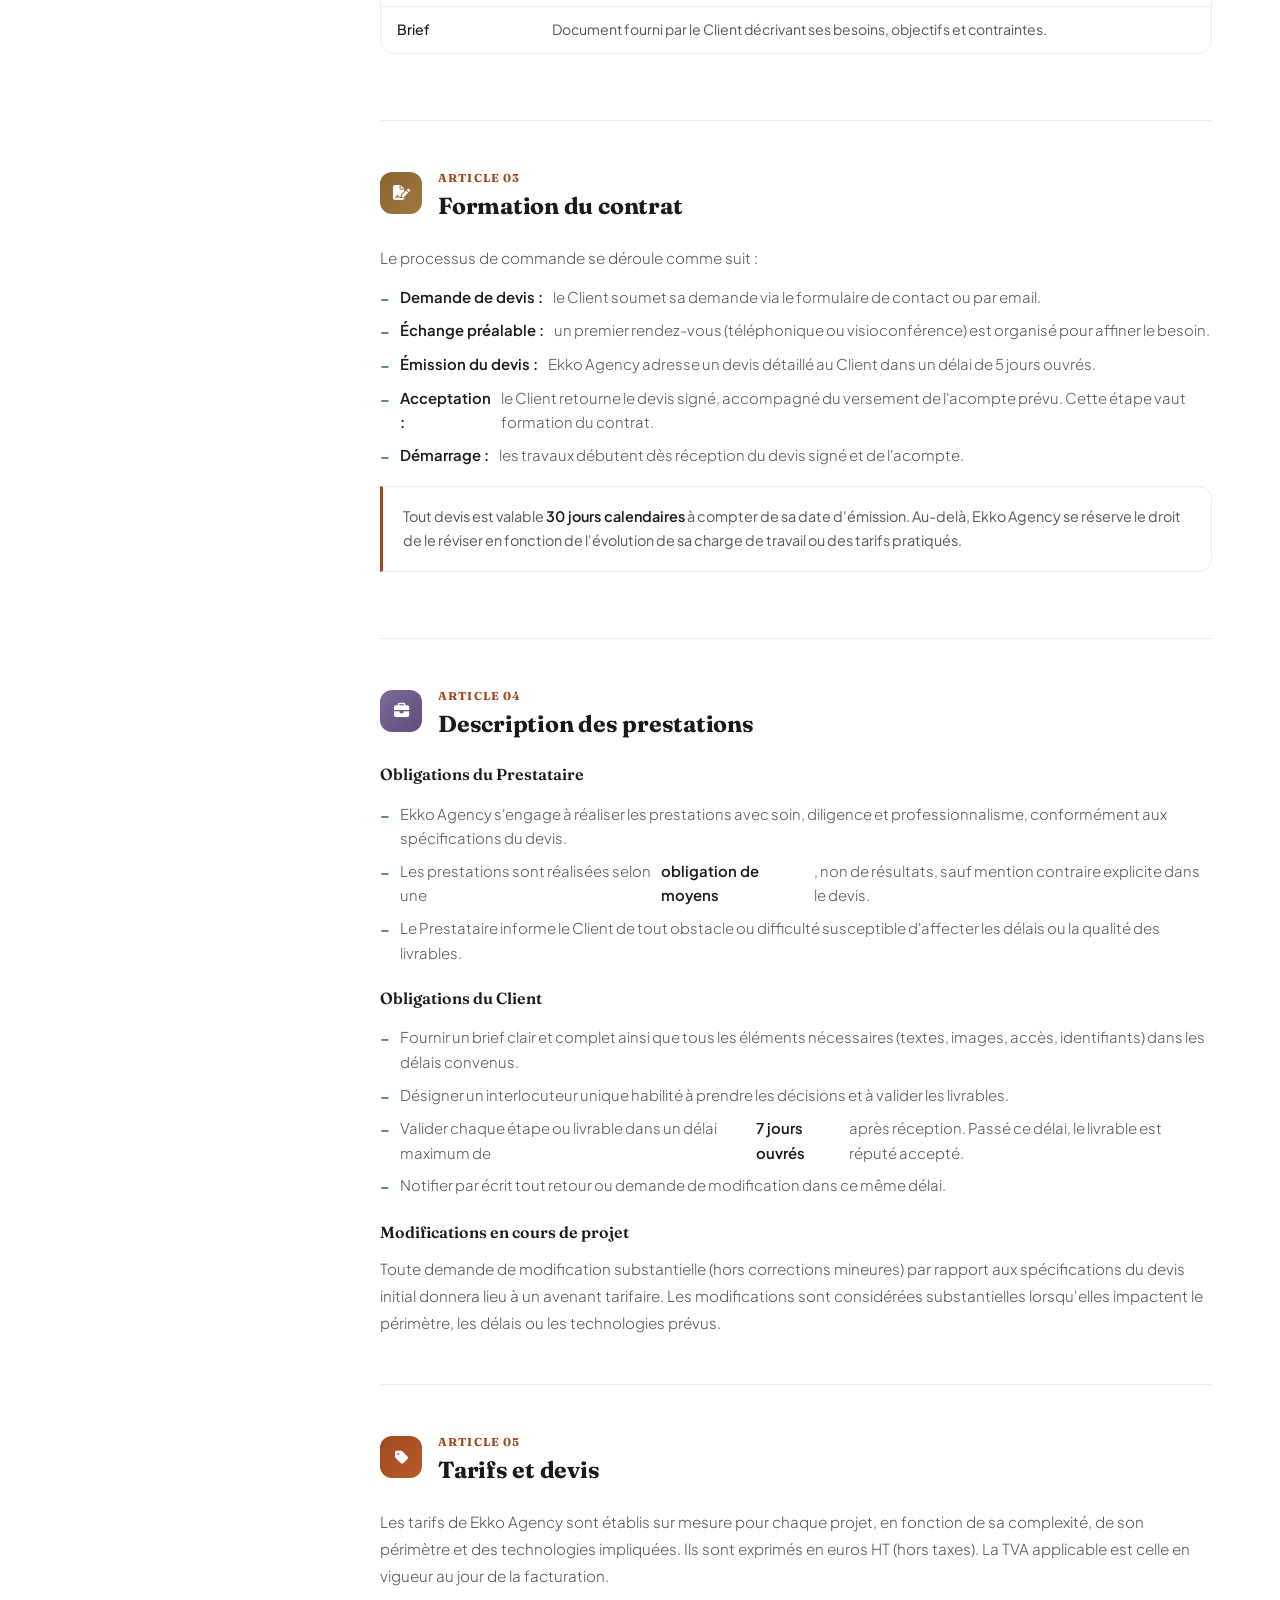
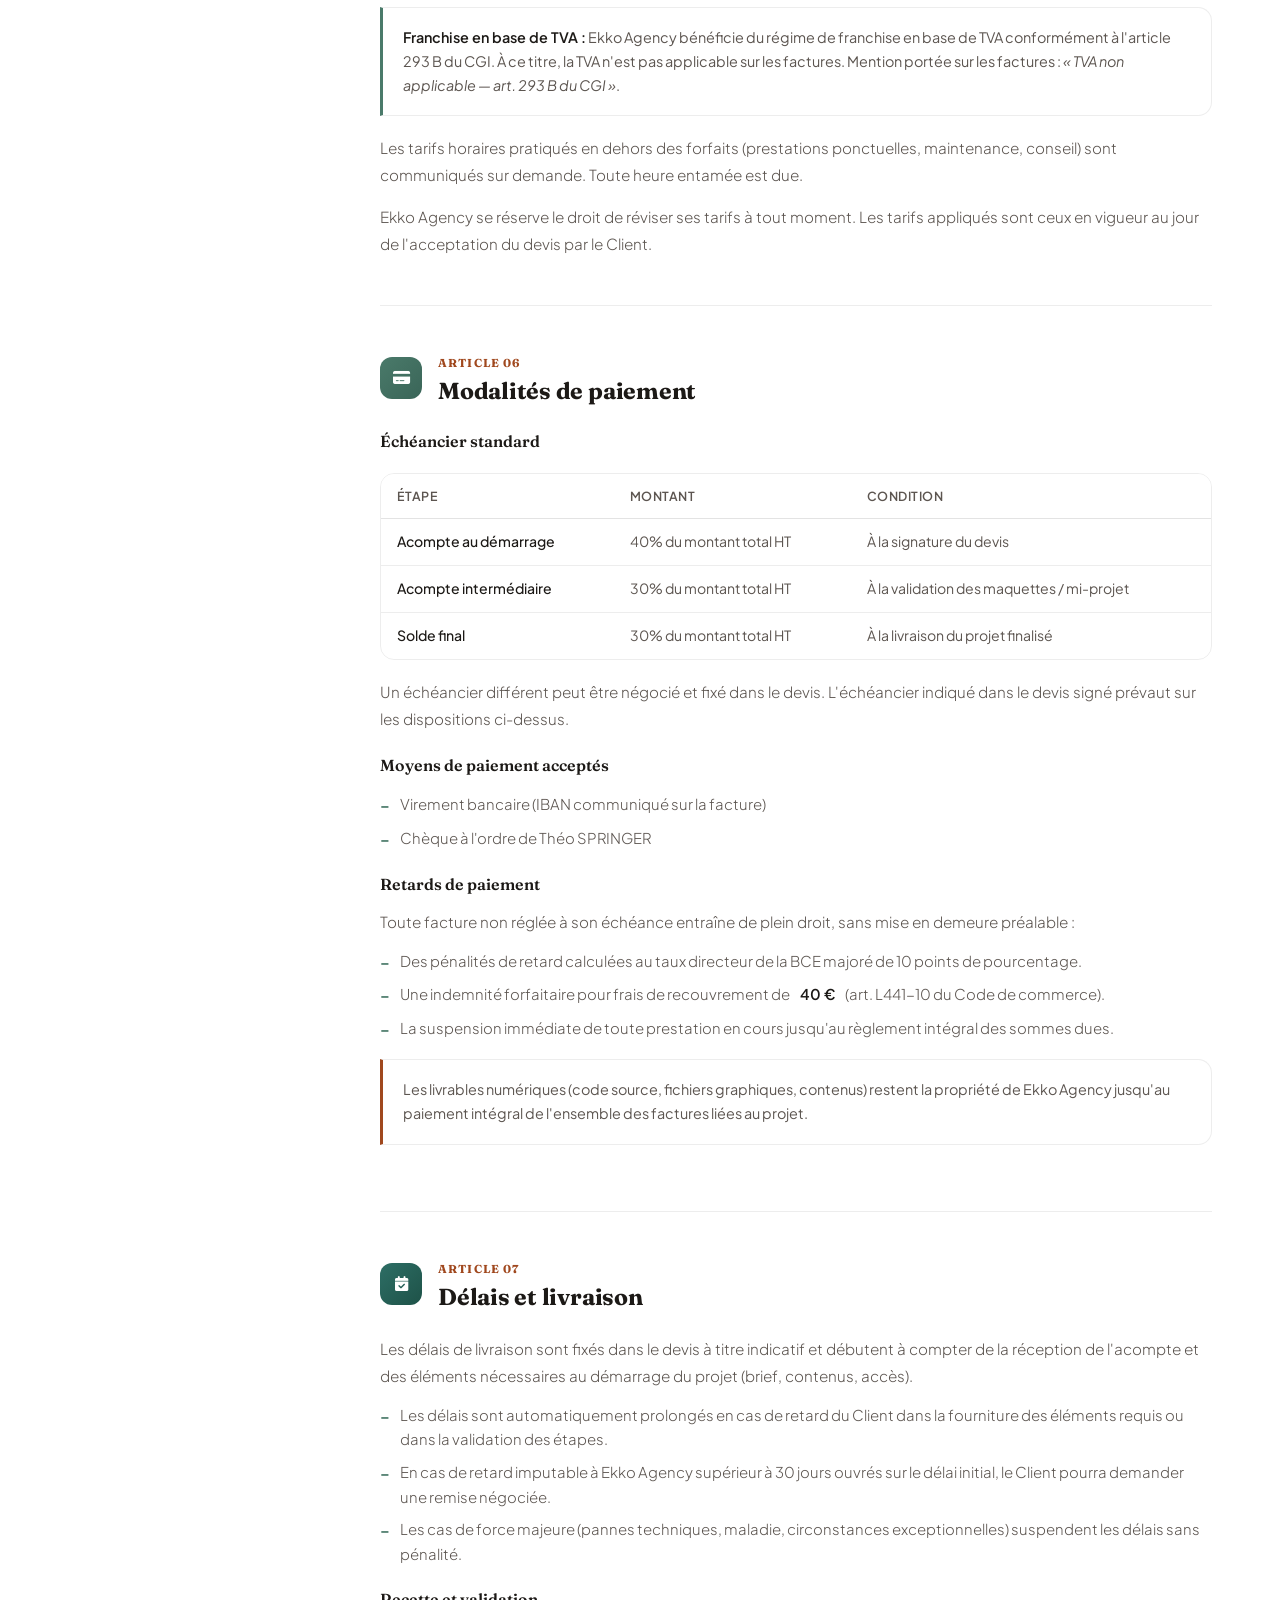
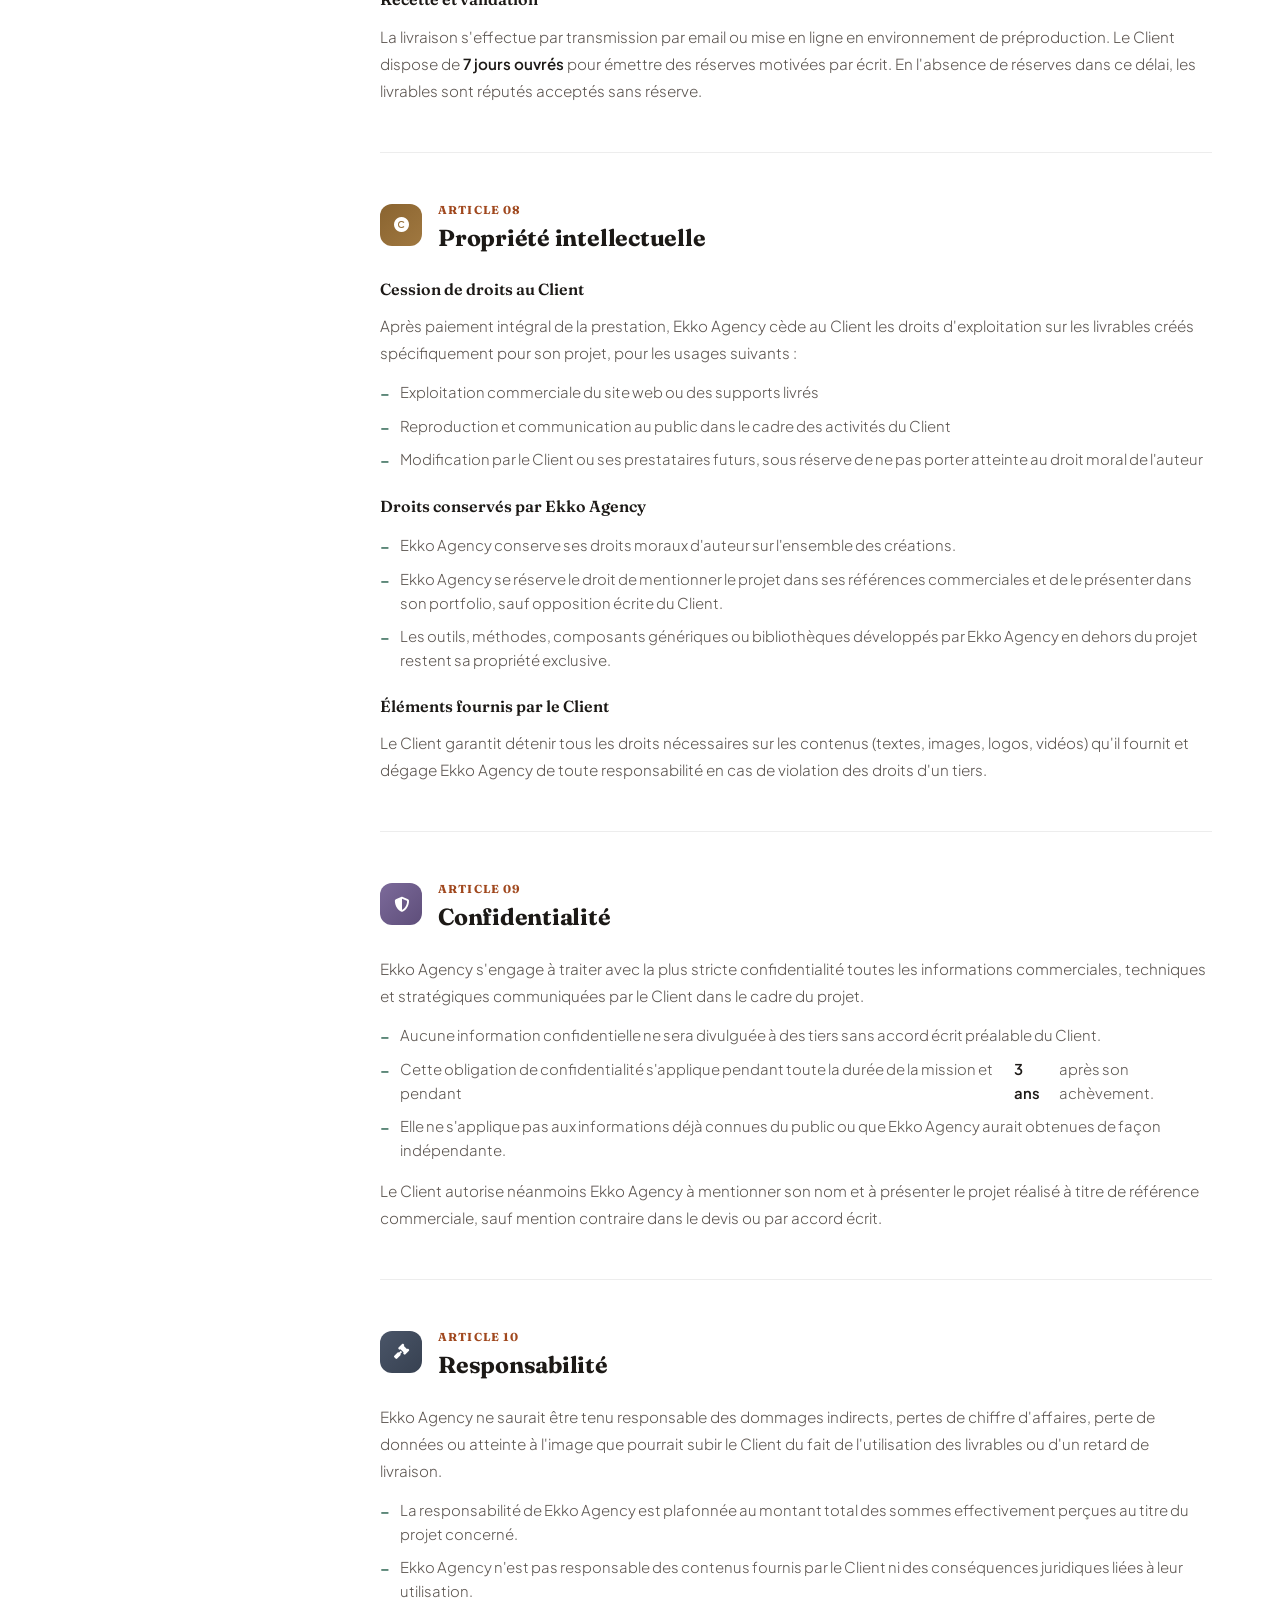
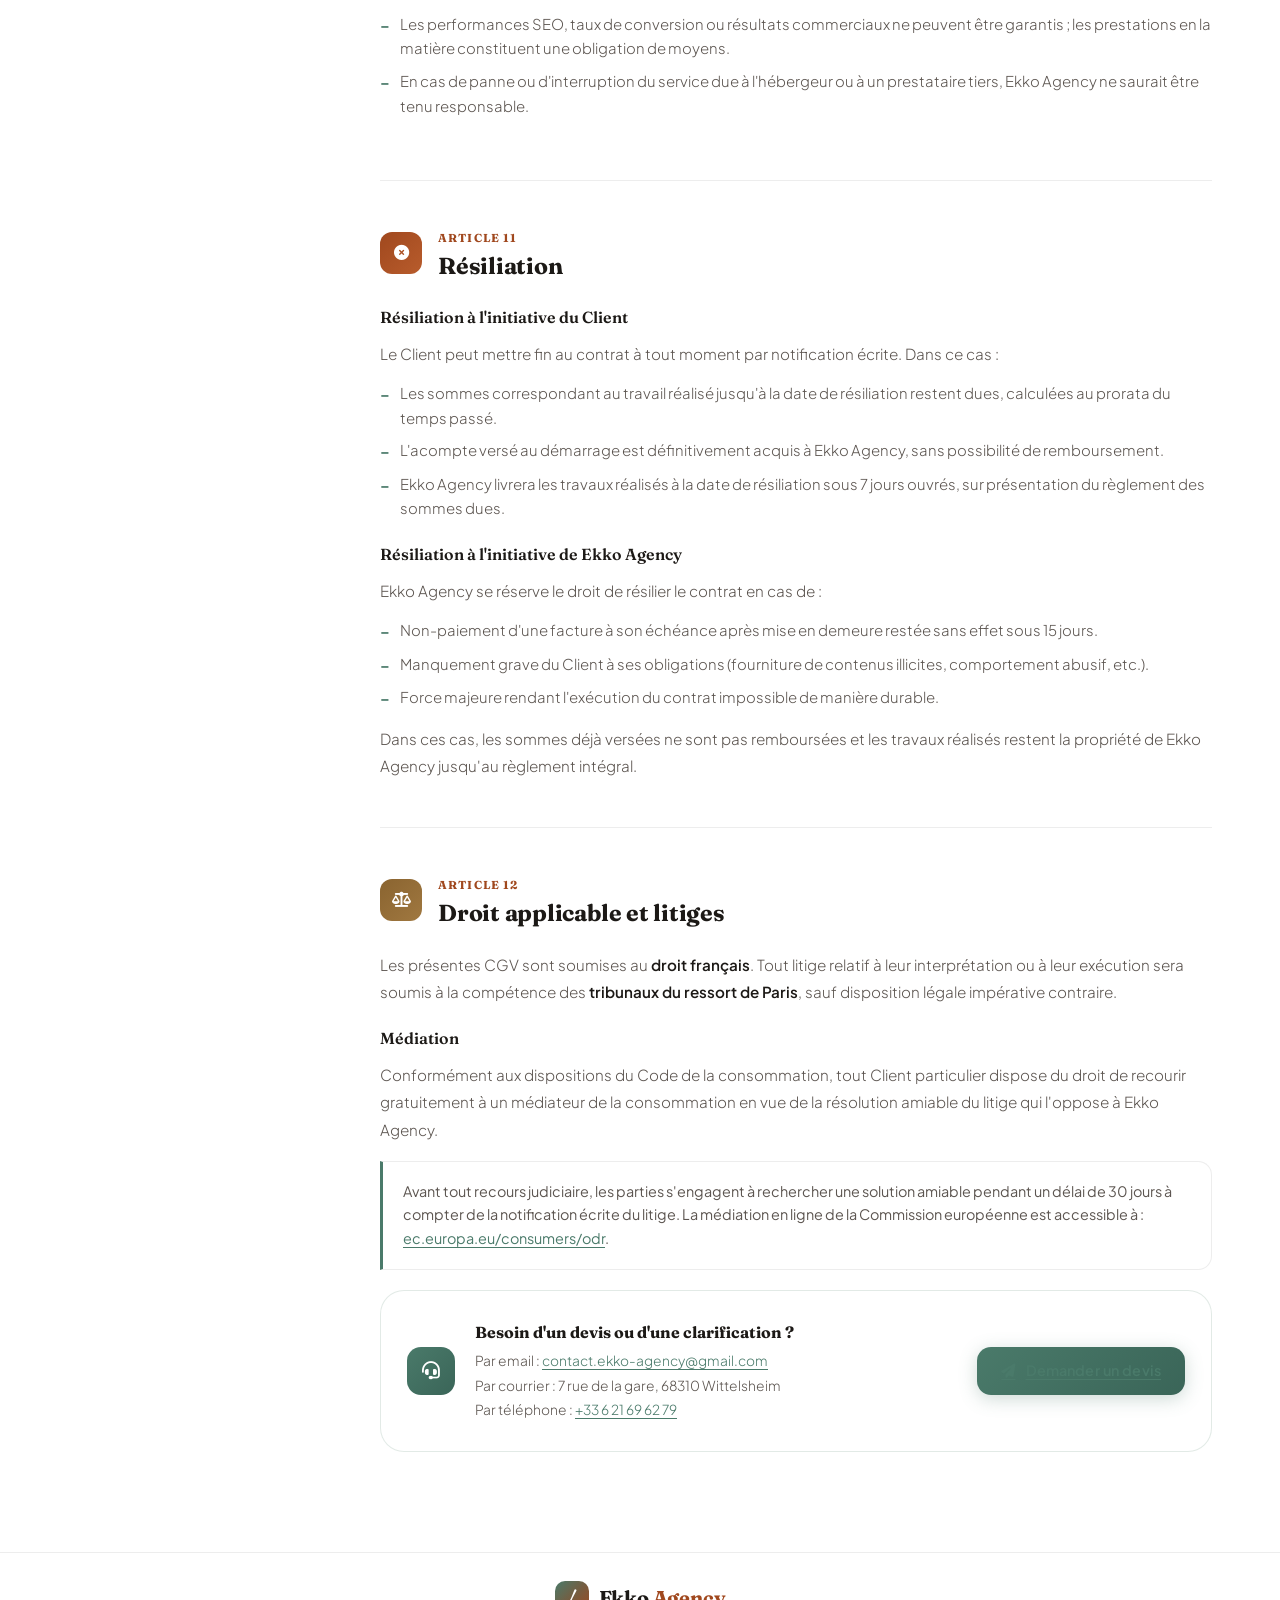
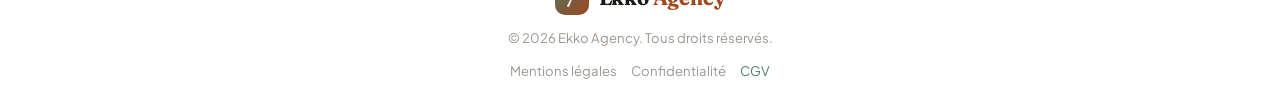
==== commit afe5743c: "update mail" ====
--- a/cgv.html
+++ b/cgv.html
@@ -397,7 +397,7 @@
             <p>Les présentes CGV sont soumises au <strong>droit français</strong>. Tout litige relatif à leur interprétation ou à leur exécution sera soumis à la compétence des <strong>tribunaux du ressort de Paris</strong>, sauf disposition légale impérative contraire.</p>
 
             <h3 style="font-family:var(--font-display);font-size:1rem;font-weight:600;color:var(--text-primary);margin:20px 0 10px;transition:color var(--t-slow);">Médiation</h3>
-            <p>Conformément aux dispositions du Code de la consommation, tout Client particulier dispose du droit de recourir gratuitement à un médiateur de la consommation en vue de la résolution amiable du litige qui l'oppose à [choix en cours].</p>
+            <p>Conformément aux dispositions du Code de la consommation, tout Client particulier dispose du droit de recourir gratuitement à un médiateur de la consommation en vue de la résolution amiable du litige qui l'oppose à Ekko Agency.</p>
 
             <div class="ml-infobox">
               Avant tout recours judiciaire, les parties s'engagent à rechercher une solution amiable pendant un délai de 30 jours à compter de la notification écrite du litige. La médiation en ligne de la Commission européenne est accessible à : <a href="https://ec.europa.eu/consumers/odr" target="_blank" rel="noopener noreferrer">ec.europa.eu/consumers/odr</a>.
@@ -408,7 +408,7 @@
               <div class="ml-contact-card__body">
                 <h4>Besoin d'un devis ou d'une clarification ?</h4>
                 <p>
-                  Par email : <a href="mailto:[choix en cours]">[choix en cours]</a><br />
+                  Par email : <a href="mailto:contact.ekko-agency@gmail.com">contact.ekko-agency@gmail.com</a><br />
                   Par courrier : 7 rue de la gare, 68310 Wittelsheim<br />
                   Par téléphone : <a href="tel:+33621696279">+33 6 21 69 62 79</a>
                 </p>
--- a/style.css
+++ b/style.css
@@ -1,5 +1,5 @@
 /* ============================================================
-   NEXORA AGENCY — style.css  v2
+   EKKO AGENCY — style.css  v2
    DA : Studio Raffiné · Encre & Terracotta · Com' sans fluo
    Fond : dégradé continu sur tout le site (pas de sections blocs)
    Fonts : Fraunces (display) + Plus Jakarta Sans (corps)
@@ -1639,4 +1639,262 @@
       .ml-contact-card { flex-direction: column; align-items: flex-start; }
       .ml-contact-card .btn { margin-left: 0; width: 100%; justify-content: center; }
       .ml-table th, .ml-table td { padding: 10px 12px; }
-    }+    }
+
+    /* ============================================================
+   DRAWER DESKTOP — à coller à la toute fin de style.css
+   ============================================================ */
+
+/* ── Fix bug backdrop quand le menu (burger ou drawer) est ouvert ── */
+#site-header.nav-is-open {
+  backdrop-filter: none !important;
+  -webkit-backdrop-filter: none !important;
+  background: transparent !important;
+}
+
+/* ── Overlay sombre derrière le drawer ── */
+#drawer-overlay {
+  display: none;
+  position: fixed;
+  inset: 0;
+  z-index: 1200;
+  background: rgba(0, 0, 0, 0.45);
+  backdrop-filter: blur(3px);
+  -webkit-backdrop-filter: blur(3px);
+  transition: opacity var(--t-normal);
+  opacity: 0;
+}
+
+#drawer-overlay.is-on {
+  display: block;
+  opacity: 1;
+}
+
+/* ── Drawer latéral (slide depuis la droite) ── */
+#site-drawer {
+  position: fixed;
+  top: 0;
+  right: 0;
+  bottom: 0;
+  z-index: 1300;
+  width: min(680px, 92vw);
+  background: var(--bg-base);
+  border-left: 1px solid var(--border-medium);
+  overflow-y: auto;
+  overflow-x: hidden;
+  transform: translateX(100%);
+  transition: transform 0.38s cubic-bezier(0.4, 0, 0.2, 1);
+  padding: 80px 32px 48px;
+  display: flex;
+  flex-direction: column;
+  gap: 0;
+  scrollbar-width: thin;
+  scrollbar-color: var(--brand-sage) transparent;
+}
+
+#site-drawer.is-open {
+  transform: translateX(0);
+}
+
+/* ── Bouton fermer ── */
+#drawer-close {
+  position: absolute;
+  top: 20px;
+  right: 24px;
+  width: 42px;
+  height: 42px;
+  border-radius: 50%;
+  border: 1.5px solid var(--border-medium);
+  background: var(--bg-elevated);
+  color: var(--text-secondary);
+  font-size: 1rem;
+  cursor: pointer;
+  display: flex;
+  align-items: center;
+  justify-content: center;
+  transition: border-color var(--t-fast), color var(--t-fast), transform var(--t-fast);
+}
+
+#drawer-close:hover {
+  border-color: var(--brand-sage);
+  color: var(--brand-sage);
+  transform: scale(1.08);
+}
+
+/* ── Intro texte drawer ── */
+#site-drawer::before {
+  content: 'Navigation';
+  display: block;
+  font-family: var(--font-display);
+  font-size: 0.72rem;
+  font-weight: 700;
+  letter-spacing: 0.12em;
+  text-transform: uppercase;
+  color: var(--brand-terra);
+  margin-bottom: 28px;
+}
+
+/* ── Liste des items ── */
+.drawer__list {
+  display: flex;
+  flex-direction: column;
+  gap: 18px;
+}
+
+/* ── Item (card) ── */
+.drawer__item {
+  display: grid;
+  grid-template-columns: 200px 1fr;
+  gap: 0;
+  border-radius: var(--r-lg);
+  border: 1px solid var(--border-subtle);
+  background: var(--bg-elevated);
+  overflow: hidden;
+  text-decoration: none;
+  color: inherit;
+  transition:
+    border-color var(--t-normal),
+    box-shadow var(--t-normal),
+    transform var(--t-normal);
+  cursor: pointer;
+}
+
+.drawer__item:hover {
+  border-color: var(--border-medium);
+  box-shadow: var(--shadow-card);
+  transform: translateY(-2px);
+}
+
+/* ── Colonne image (gauche) ── */
+.drawer__item-preview {
+  position: relative;
+  overflow: hidden;
+  flex-shrink: 0;
+  height: 100%;
+  min-height: 180px;
+}
+
+.drawer__item-preview svg {
+  width: 100%;
+  height: 100%;
+  display: block;
+  object-fit: cover;
+}
+
+/* micro-label en bas de l'image */
+.drawer__item-overlay-text {
+  position: absolute;
+  bottom: 10px;
+  left: 10px;
+  display: flex;
+  align-items: center;
+  gap: 7px;
+  background: var(--bg-overlay);
+  backdrop-filter: blur(8px);
+  -webkit-backdrop-filter: blur(8px);
+  border: 1px solid var(--border-subtle);
+  border-radius: var(--r-sm);
+  padding: 5px 10px;
+  font-size: 0.74rem;
+  font-weight: 600;
+  color: var(--text-primary);
+  pointer-events: none;
+}
+
+.drawer__item-overlay-text i {
+  font-size: 0.7rem;
+}
+
+/* couleurs accent par section */
+.drawer__item-preview[data-color="sage"]  { background: rgba(124,158,143,0.08); }
+.drawer__item-preview[data-color="terra"] { background: rgba(196,113,74,0.07);  }
+.drawer__item-preview[data-color="gold"]  { background: rgba(201,169,110,0.07); }
+
+.drawer__item:hover .drawer__item-preview[data-color="sage"]  { background: rgba(124,158,143,0.14); }
+.drawer__item:hover .drawer__item-preview[data-color="terra"] { background: rgba(196,113,74,0.13);  }
+.drawer__item:hover .drawer__item-preview[data-color="gold"]  { background: rgba(201,169,110,0.13); }
+
+/* ── Colonne texte (droite) ── */
+.drawer__item-body {
+  padding: 22px 24px;
+  display: flex;
+  flex-direction: column;
+  gap: 9px;
+  border-left: 1px solid var(--border-subtle);
+  transition: border-color var(--t-slow);
+}
+
+.drawer__item-eyebrow {
+  display: flex;
+  align-items: center;
+  gap: 7px;
+  font-size: 0.72rem;
+  font-weight: 700;
+  letter-spacing: 0.08em;
+  text-transform: uppercase;
+  color: var(--brand-terra);
+  transition: color var(--t-slow);
+}
+
+.drawer__item-eyebrow i {
+  font-size: 0.68rem;
+}
+
+.drawer__item-title {
+  font-family: var(--font-display);
+  font-size: 1.05rem;
+  font-weight: 700;
+  line-height: 1.2;
+  letter-spacing: -0.01em;
+  color: var(--text-primary);
+  transition: color var(--t-slow);
+}
+
+.drawer__item-desc {
+  font-size: 0.84rem;
+  font-weight: 300;
+  color: var(--text-secondary);
+  line-height: 1.65;
+  transition: color var(--t-slow);
+}
+
+.drawer__item-tags {
+  display: flex;
+  flex-wrap: wrap;
+  gap: 5px;
+  margin-top: 2px;
+}
+
+.drawer__item-tag {
+  font-size: 0.71rem;
+  font-weight: 500;
+  padding: 3px 9px;
+  border-radius: 99px;
+  border: 1px solid var(--border-medium);
+  color: var(--text-muted);
+  background: var(--bg-elevated);
+  transition: color var(--t-slow), border-color var(--t-slow);
+}
+
+.drawer__item-cta {
+  display: inline-flex;
+  align-items: center;
+  gap: 7px;
+  font-size: 0.81rem;
+  font-weight: 600;
+  color: var(--brand-sage);
+  margin-top: auto;
+  padding-top: 6px;
+  transition: gap var(--t-fast), color var(--t-fast);
+}
+
+.drawer__item:hover .drawer__item-cta {
+  gap: 11px;
+  color: var(--brand-terra);
+}
+
+/* ── Masquer le drawer sur mobile (garde le nav mobile natif) ── */
+@media (max-width: 640px) {
+  #site-drawer  { display: none !important; }
+  #drawer-overlay { display: none !important; }
+}
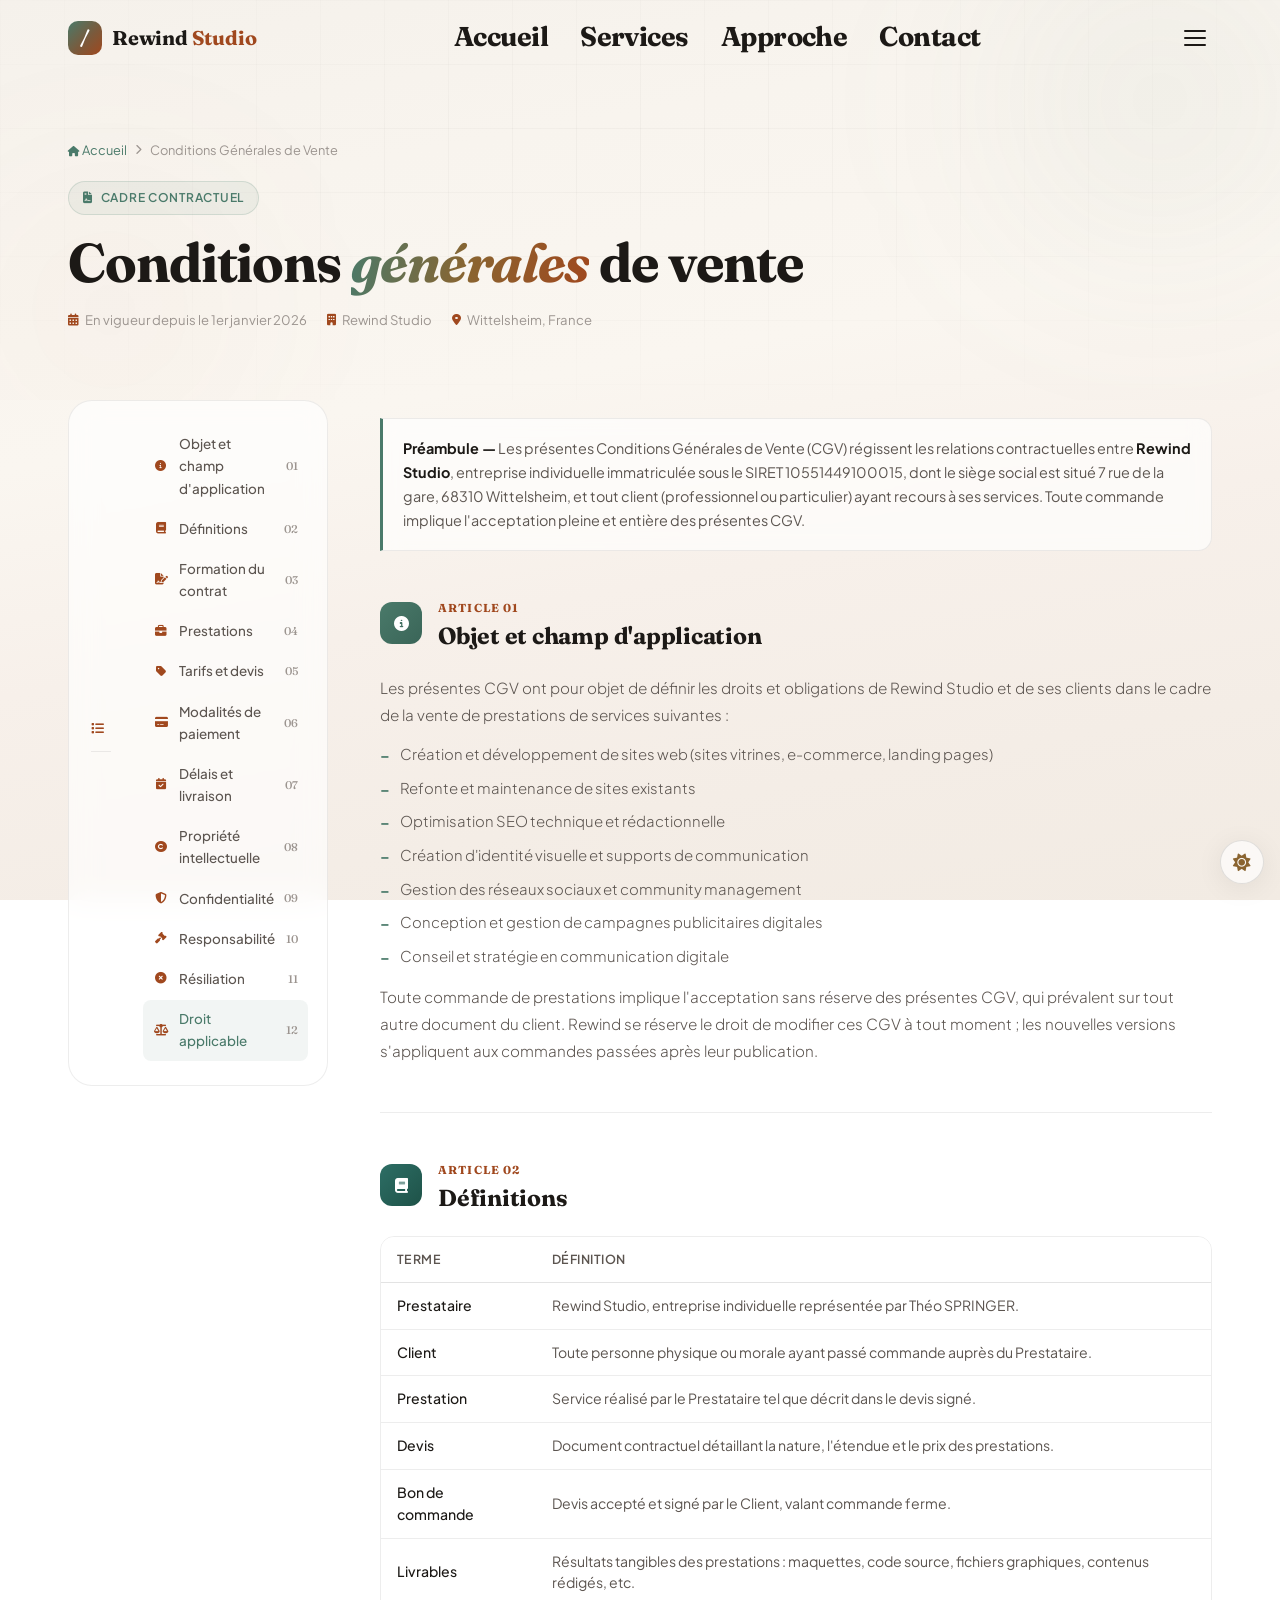
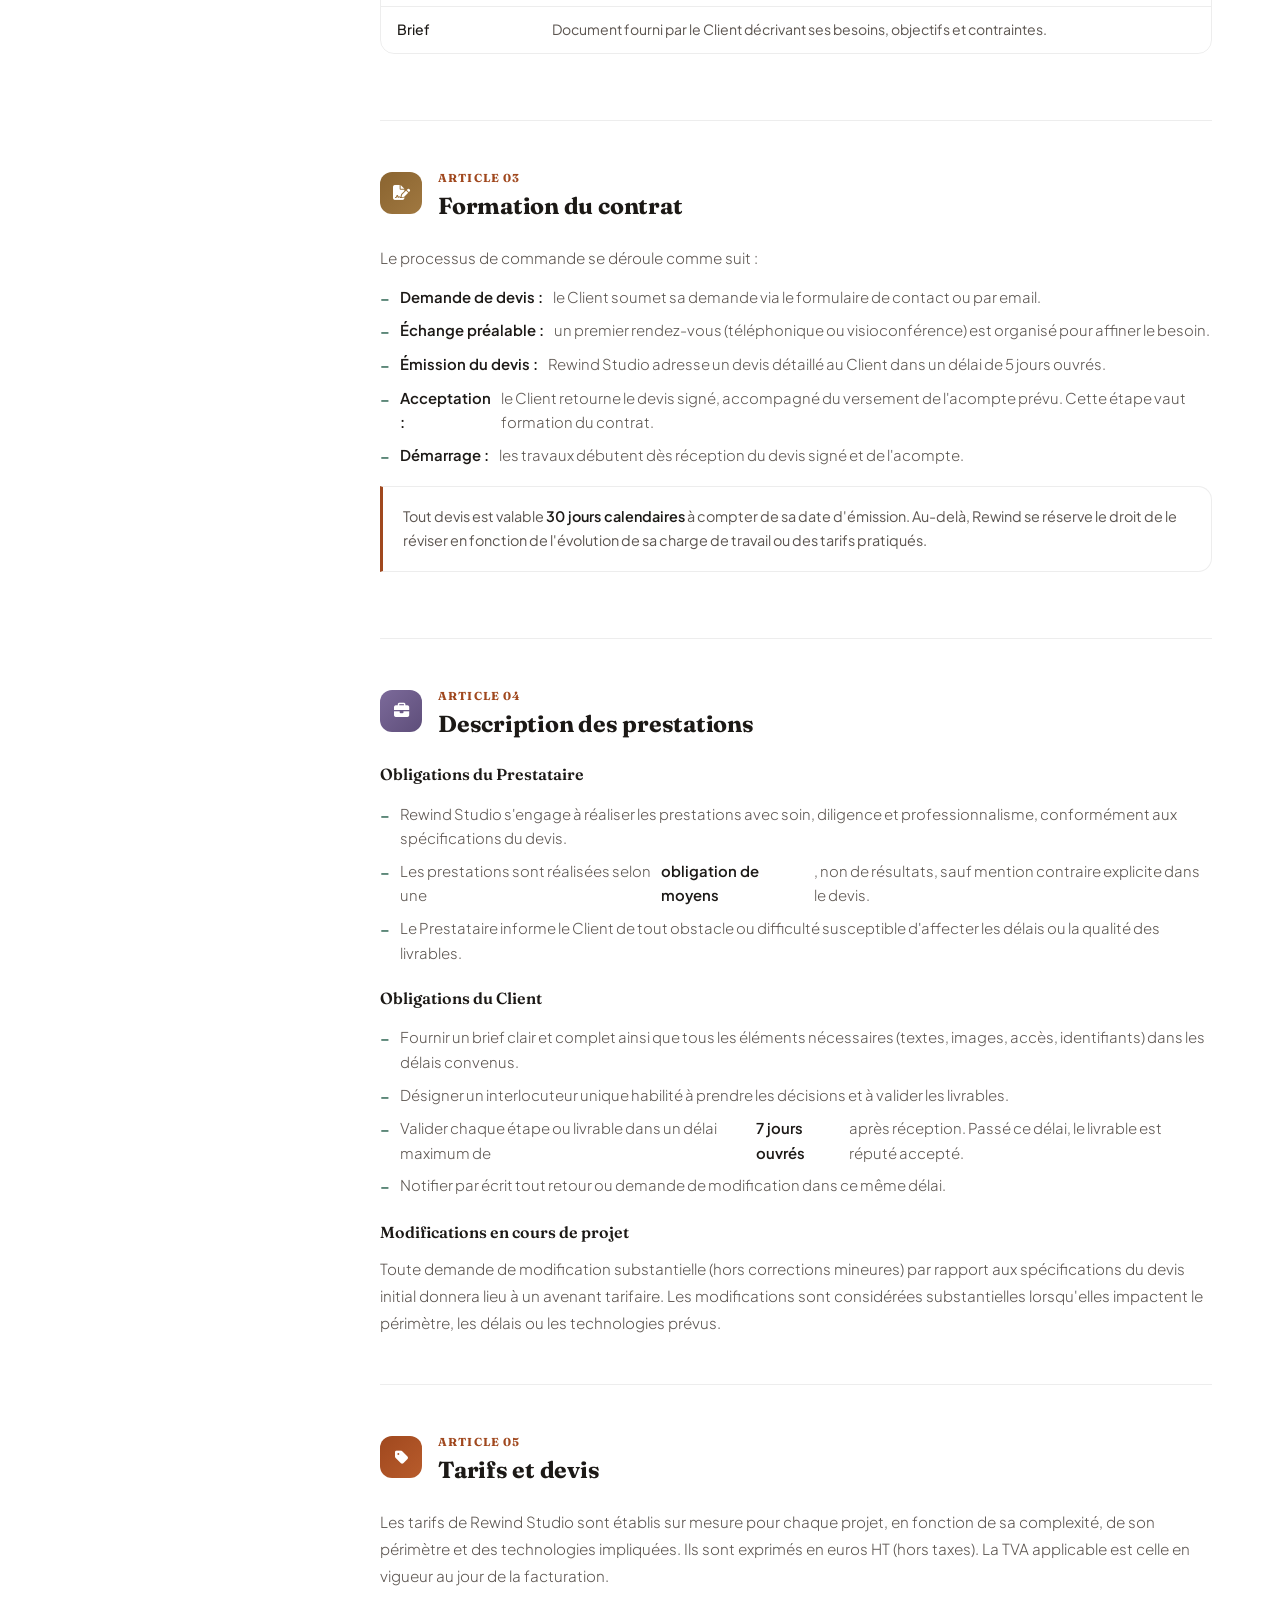
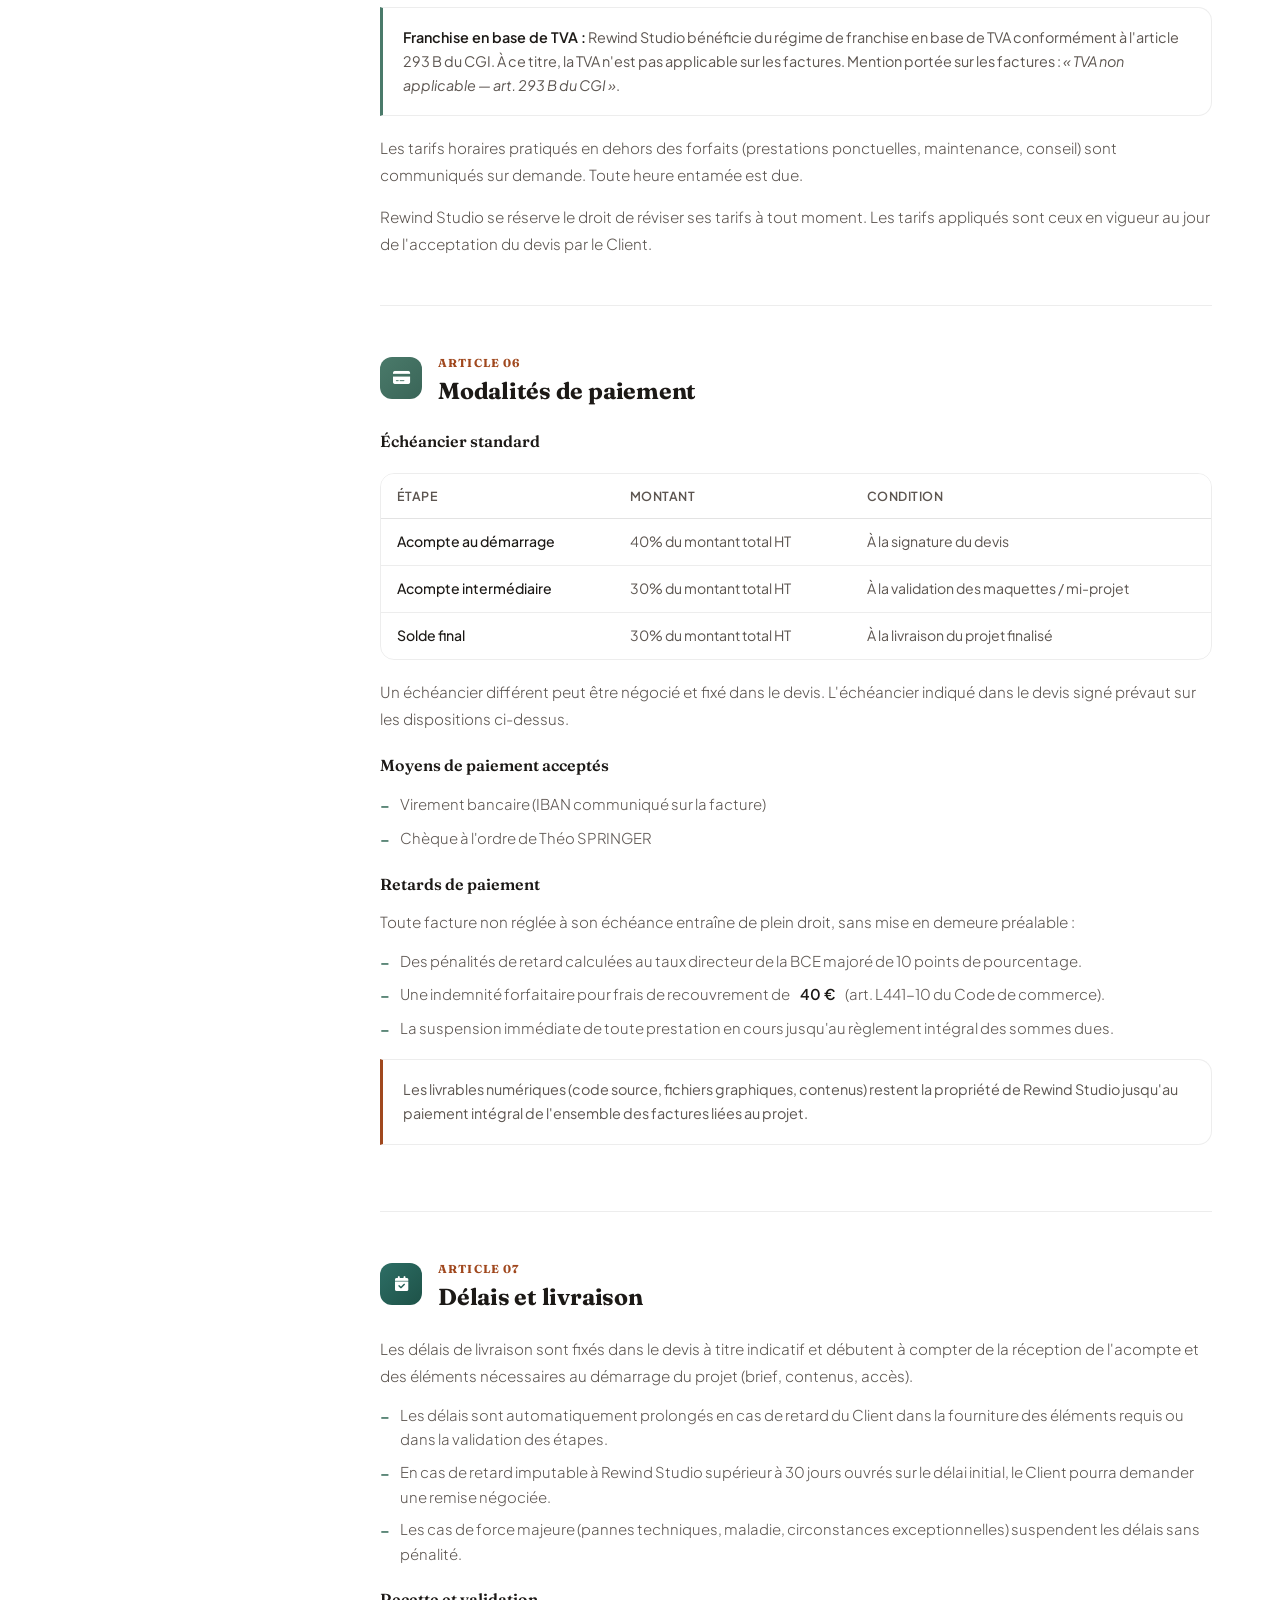
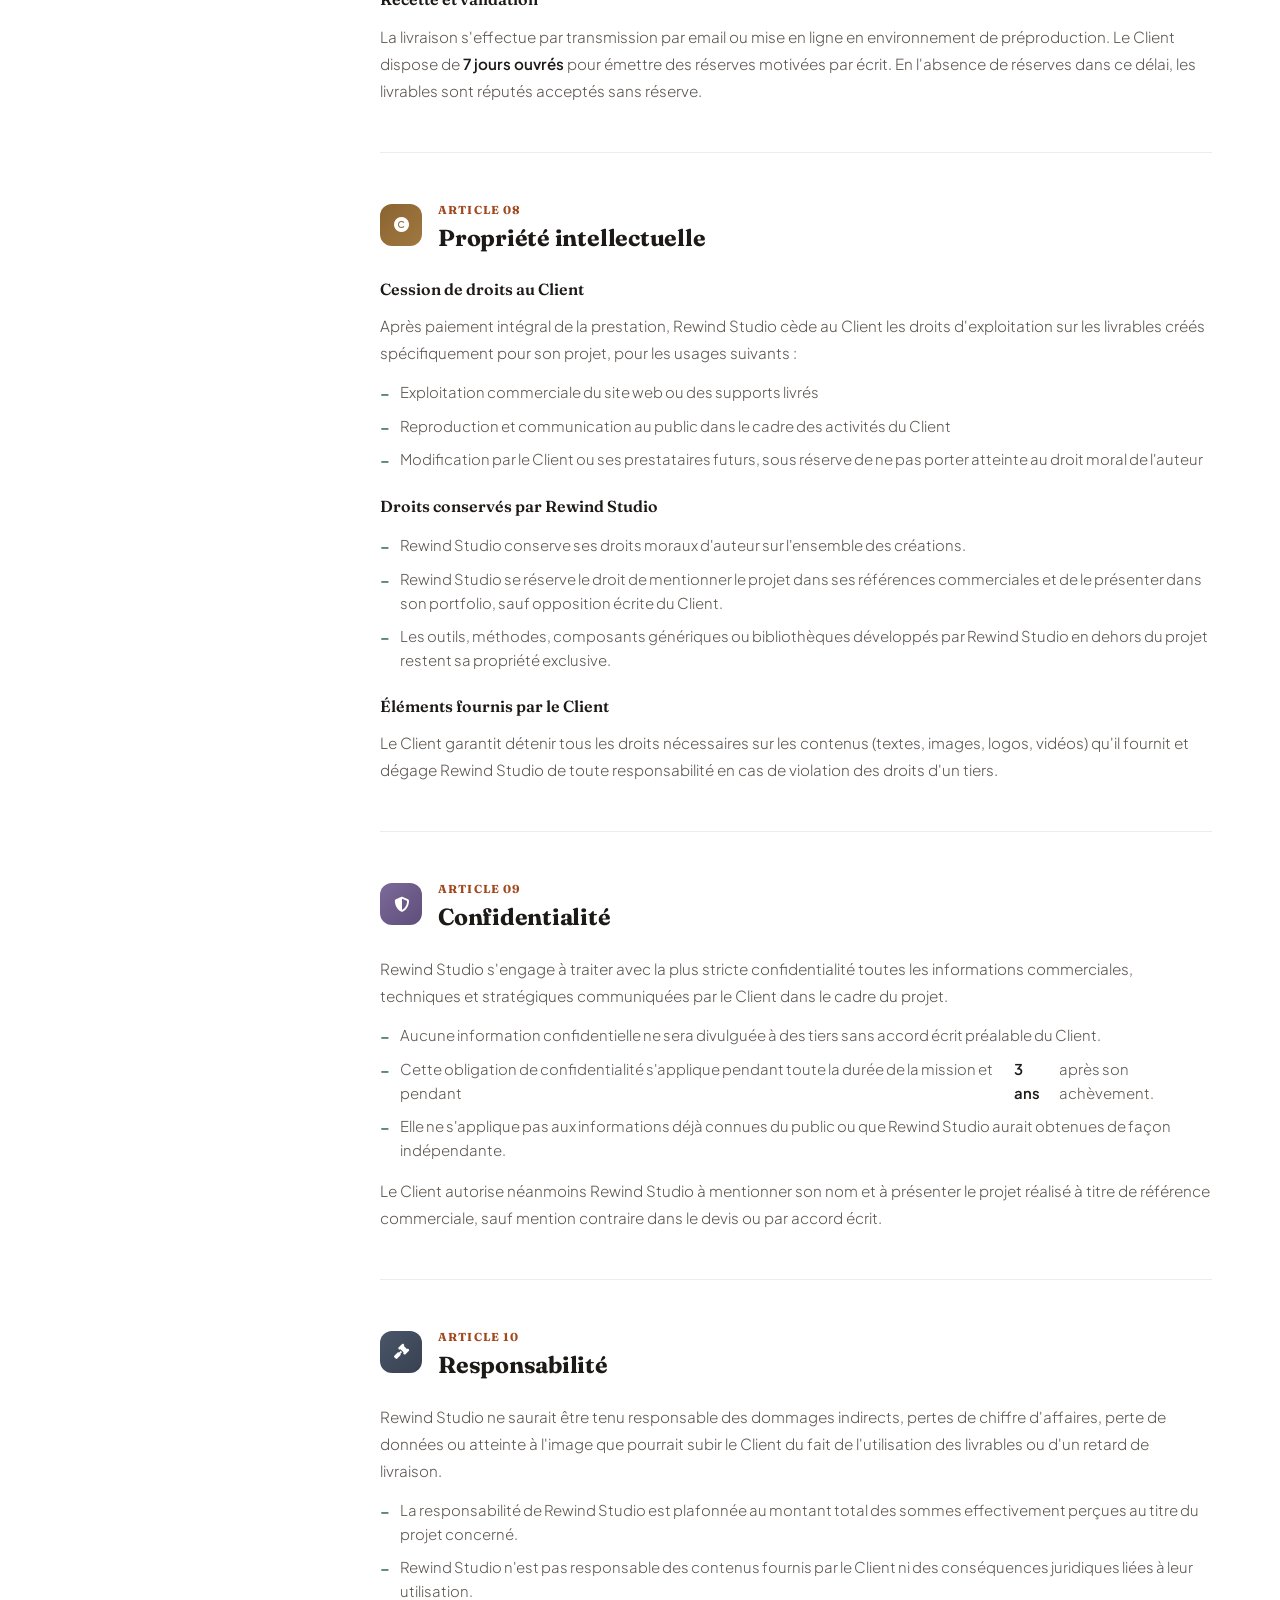
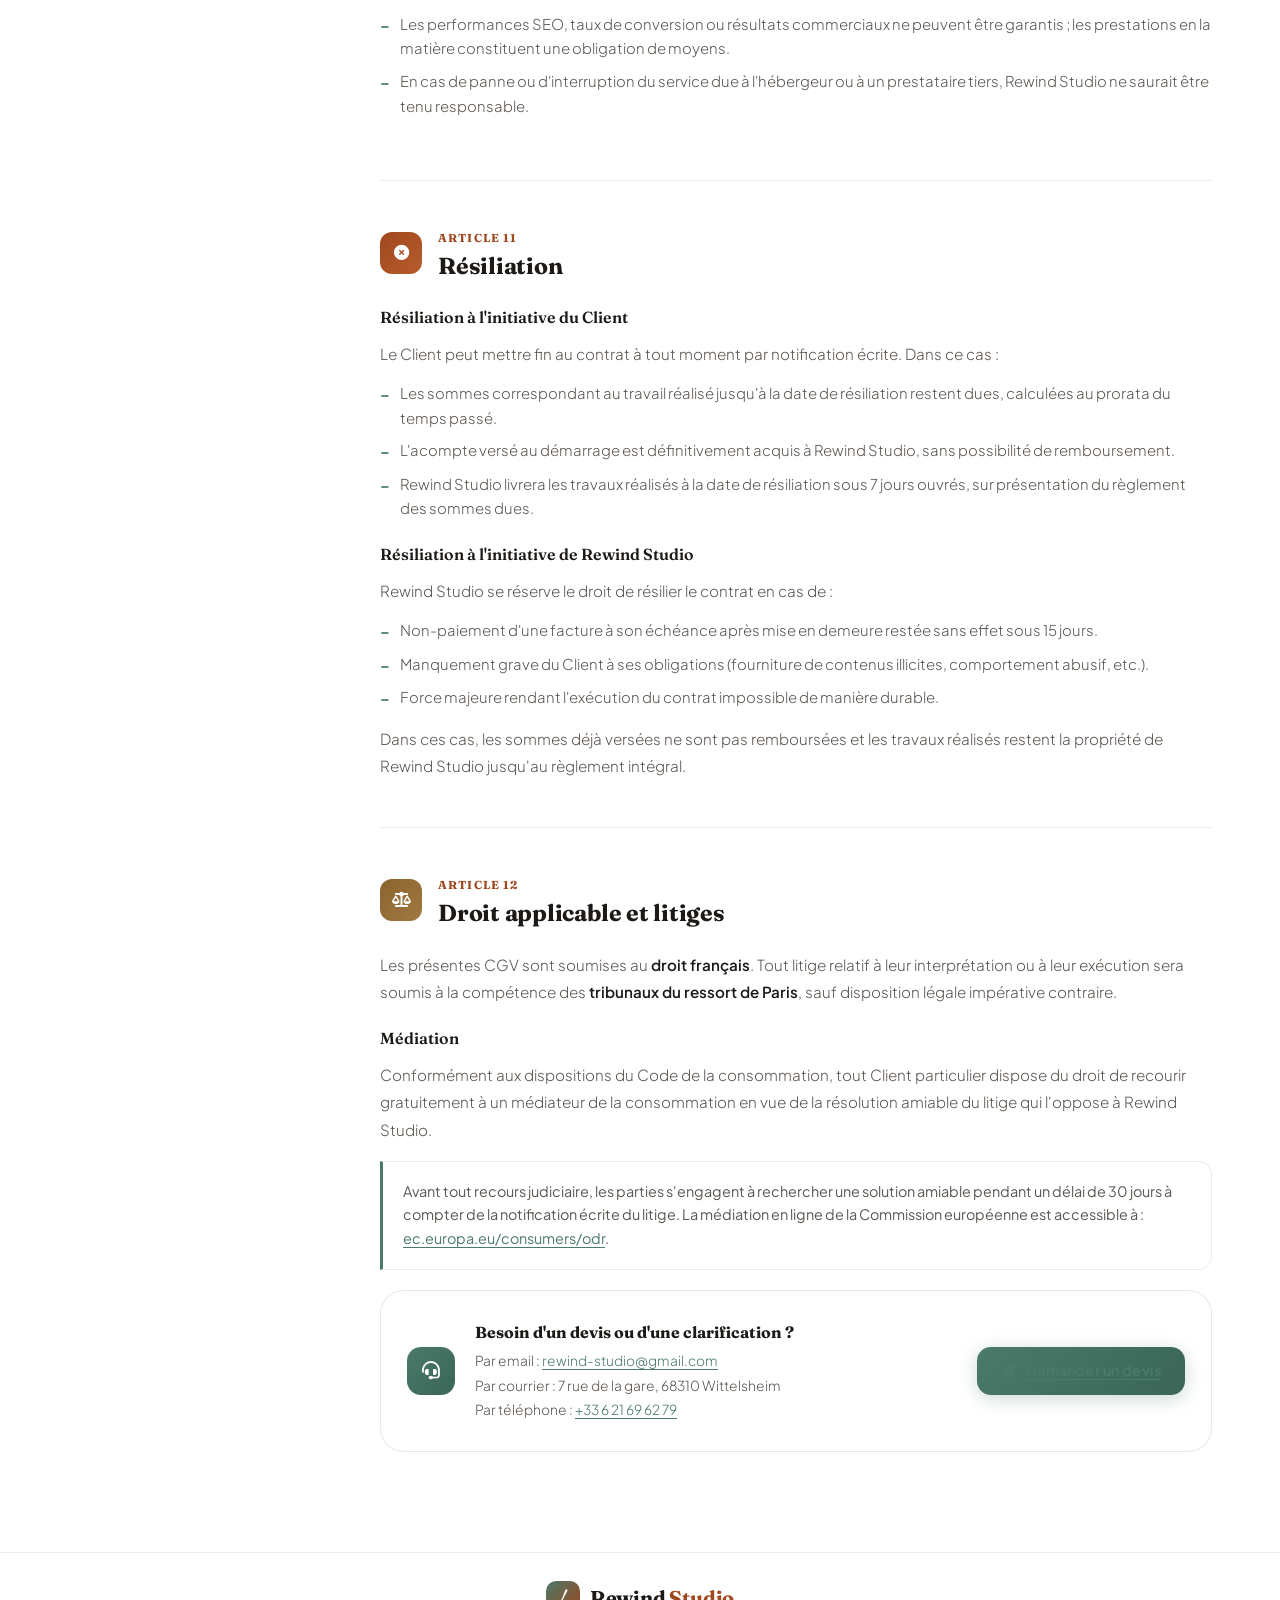
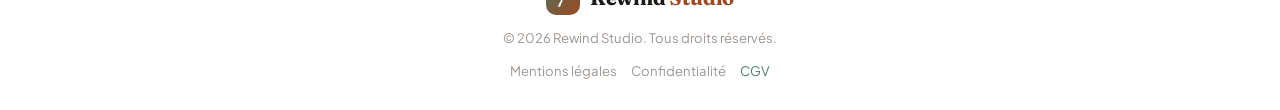
==== commit 63764a00: "brand name change" ====
--- a/cgv.html
+++ b/cgv.html
@@ -3,8 +3,8 @@
 <head>
   <meta charset="UTF-8" />
   <meta name="viewport" content="width=device-width, initial-scale=1.0" />
-  <title>Conditions Générales de Vente — Ekko Agency</title>
-  <meta name="description" content="Conditions générales de vente de l'agence Ekko Agency — modalités de commande, tarification, livraison, paiement et garanties." />
+  <title>Conditions Générales de Vente — Rewind Studio</title>
+  <meta name="description" content="Conditions générales de vente de l'agence Rewind Studio — modalités de commande, tarification, livraison, paiement et garanties." />
   <meta name="robots" content="noindex, follow" />
 
   <link rel="preconnect" href="https://fonts.googleapis.com" />
@@ -25,7 +25,7 @@
     <div class="container header__inner">
       <a href="index.html" class="logo">
         <div class="logo__mark"><span class="logo__slash">/</span></div>
-        <span class="logo__name">Ekko <em> Agency</em></span>
+        <span class="logo__name">Rewind <em> Studio</em></span>
       </a>
       <nav id="main-nav" aria-label="Navigation principale">
         <a href="index.html#accueil"  class="nav__link">Accueil</a>
@@ -71,7 +71,7 @@
         </h1>
         <div class="ml-hero__meta">
           <span><i class="fas fa-calendar-alt"></i> En vigueur depuis le 1er janvier 2026</span>
-          <span><i class="fas fa-building"></i> Ekko Agency</span>
+          <span><i class="fas fa-building"></i> Rewind Studio</span>
           <span><i class="fas fa-map-marker-alt"></i> Wittelsheim, France</span>
         </div>
       </div>
@@ -107,7 +107,7 @@
 
           <!-- Préambule -->
           <div class="ml-infobox" style="margin-bottom:48px;">
-            <strong>Préambule —</strong> Les présentes Conditions Générales de Vente (CGV) régissent les relations contractuelles entre <strong>Ekko Agency</strong>, entreprise individuelle immatriculée sous le SIRET 10551449100015, dont le siège social est situé 7 rue de la gare, 68310 Wittelsheim, et tout client (professionnel ou particulier) ayant recours à ses services. Toute commande implique l'acceptation pleine et entière des présentes CGV.
+            <strong>Préambule —</strong> Les présentes Conditions Générales de Vente (CGV) régissent les relations contractuelles entre <strong>Rewind Studio</strong>, entreprise individuelle immatriculée sous le SIRET 10551449100015, dont le siège social est situé 7 rue de la gare, 68310 Wittelsheim, et tout client (professionnel ou particulier) ayant recours à ses services. Toute commande implique l'acceptation pleine et entière des présentes CGV.
           </div>
 
           <!-- 01 – Objet -->
@@ -119,7 +119,7 @@
                 <h2 class="ml-section__title">Objet et champ d'application</h2>
               </div>
             </div>
-            <p>Les présentes CGV ont pour objet de définir les droits et obligations de Ekko Agency et de ses clients dans le cadre de la vente de prestations de services suivantes :</p>
+            <p>Les présentes CGV ont pour objet de définir les droits et obligations de Rewind Studio et de ses clients dans le cadre de la vente de prestations de services suivantes :</p>
             <ul class="ml-list">
               <li>Création et développement de sites web (sites vitrines, e-commerce, landing pages)</li>
               <li>Refonte et maintenance de sites existants</li>
@@ -129,7 +129,7 @@
               <li>Conception et gestion de campagnes publicitaires digitales</li>
               <li>Conseil et stratégie en communication digitale</li>
             </ul>
-            <p>Toute commande de prestations implique l'acceptation sans réserve des présentes CGV, qui prévalent sur tout autre document du client. Ekko Agency se réserve le droit de modifier ces CGV à tout moment ; les nouvelles versions s'appliquent aux commandes passées après leur publication.</p>
+            <p>Toute commande de prestations implique l'acceptation sans réserve des présentes CGV, qui prévalent sur tout autre document du client. Rewind se réserve le droit de modifier ces CGV à tout moment ; les nouvelles versions s'appliquent aux commandes passées après leur publication.</p>
           </article>
 
           <!-- 02 – Définitions -->
@@ -145,7 +145,7 @@
               <table class="ml-table">
                 <thead><tr><th>Terme</th><th>Définition</th></tr></thead>
                 <tbody>
-                  <tr><td>Prestataire</td><td>Ekko Agency, entreprise individuelle représentée par Théo SPRINGER.</td></tr>
+                  <tr><td>Prestataire</td><td>Rewind Studio, entreprise individuelle représentée par Théo SPRINGER.</td></tr>
                   <tr><td>Client</td><td>Toute personne physique ou morale ayant passé commande auprès du Prestataire.</td></tr>
                   <tr><td>Prestation</td><td>Service réalisé par le Prestataire tel que décrit dans le devis signé.</td></tr>
                   <tr><td>Devis</td><td>Document contractuel détaillant la nature, l'étendue et le prix des prestations.</td></tr>
@@ -170,12 +170,12 @@
             <ol class="ml-list">
               <li><strong>Demande de devis :</strong> le Client soumet sa demande via le formulaire de contact ou par email.</li>
               <li><strong>Échange préalable :</strong> un premier rendez-vous (téléphonique ou visioconférence) est organisé pour affiner le besoin.</li>
-              <li><strong>Émission du devis :</strong> Ekko Agency adresse un devis détaillé au Client dans un délai de 5 jours ouvrés.</li>
+              <li><strong>Émission du devis :</strong> Rewind Studio adresse un devis détaillé au Client dans un délai de 5 jours ouvrés.</li>
               <li><strong>Acceptation :</strong> le Client retourne le devis signé, accompagné du versement de l'acompte prévu. Cette étape vaut formation du contrat.</li>
               <li><strong>Démarrage :</strong> les travaux débutent dès réception du devis signé et de l'acompte.</li>
             </ol>
             <div class="ml-infobox--terra ml-infobox">
-              Tout devis est valable <strong>30 jours calendaires</strong> à compter de sa date d'émission. Au-delà, Ekko Agency se réserve le droit de le réviser en fonction de l'évolution de sa charge de travail ou des tarifs pratiqués.
+              Tout devis est valable <strong>30 jours calendaires</strong> à compter de sa date d'émission. Au-delà, Rewind se réserve le droit de le réviser en fonction de l'évolution de sa charge de travail ou des tarifs pratiqués.
             </div>
           </article>
 
@@ -191,7 +191,7 @@
 
             <h3 style="font-family:var(--font-display);font-size:1rem;font-weight:600;color:var(--text-primary);margin:20px 0 10px;transition:color var(--t-slow);">Obligations du Prestataire</h3>
             <ul class="ml-list">
-              <li>Ekko Agency s'engage à réaliser les prestations avec soin, diligence et professionnalisme, conformément aux spécifications du devis.</li>
+              <li>Rewind Studio s'engage à réaliser les prestations avec soin, diligence et professionnalisme, conformément aux spécifications du devis.</li>
               <li>Les prestations sont réalisées selon une <strong>obligation de moyens</strong>, non de résultats, sauf mention contraire explicite dans le devis.</li>
               <li>Le Prestataire informe le Client de tout obstacle ou difficulté susceptible d'affecter les délais ou la qualité des livrables.</li>
             </ul>
@@ -217,14 +217,14 @@
                 <h2 class="ml-section__title">Tarifs et devis</h2>
               </div>
             </div>
-            <p>Les tarifs de Ekko Agency sont établis sur mesure pour chaque projet, en fonction de sa complexité, de son périmètre et des technologies impliquées. Ils sont exprimés en euros HT (hors taxes). La TVA applicable est celle en vigueur au jour de la facturation.</p>
+            <p>Les tarifs de Rewind Studio sont établis sur mesure pour chaque projet, en fonction de sa complexité, de son périmètre et des technologies impliquées. Ils sont exprimés en euros HT (hors taxes). La TVA applicable est celle en vigueur au jour de la facturation.</p>
 
             <div class="ml-infobox">
-              <strong>Franchise en base de TVA :</strong> Ekko Agency bénéficie du régime de franchise en base de TVA conformément à l'article 293 B du CGI. À ce titre, la TVA n'est pas applicable sur les factures. Mention portée sur les factures : <em>« TVA non applicable — art. 293 B du CGI »</em>.
+              <strong>Franchise en base de TVA :</strong> Rewind Studio bénéficie du régime de franchise en base de TVA conformément à l'article 293 B du CGI. À ce titre, la TVA n'est pas applicable sur les factures. Mention portée sur les factures : <em>« TVA non applicable — art. 293 B du CGI »</em>.
             </div>
 
             <p>Les tarifs horaires pratiqués en dehors des forfaits (prestations ponctuelles, maintenance, conseil) sont communiqués sur demande. Toute heure entamée est due.</p>
-            <p>Ekko Agency se réserve le droit de réviser ses tarifs à tout moment. Les tarifs appliqués sont ceux en vigueur au jour de l'acceptation du devis par le Client.</p>
+            <p>Rewind Studio se réserve le droit de réviser ses tarifs à tout moment. Les tarifs appliqués sont ceux en vigueur au jour de l'acceptation du devis par le Client.</p>
           </article>
 
           <!-- 06 – Paiement -->
@@ -266,7 +266,7 @@
             </ul>
 
             <div class="ml-infobox--terra ml-infobox">
-              Les livrables numériques (code source, fichiers graphiques, contenus) restent la propriété de Ekko Agency jusqu'au paiement intégral de l'ensemble des factures liées au projet.
+              Les livrables numériques (code source, fichiers graphiques, contenus) restent la propriété de Rewind Studio jusqu'au paiement intégral de l'ensemble des factures liées au projet.
             </div>
           </article>
 
@@ -283,7 +283,7 @@
 
             <ul class="ml-list">
               <li>Les délais sont automatiquement prolongés en cas de retard du Client dans la fourniture des éléments requis ou dans la validation des étapes.</li>
-              <li>En cas de retard imputable à Ekko Agency supérieur à 30 jours ouvrés sur le délai initial, le Client pourra demander une remise négociée.</li>
+              <li>En cas de retard imputable à Rewind Studio supérieur à 30 jours ouvrés sur le délai initial, le Client pourra demander une remise négociée.</li>
               <li>Les cas de force majeure (pannes techniques, maladie, circonstances exceptionnelles) suspendent les délais sans pénalité.</li>
             </ul>
 
@@ -302,22 +302,22 @@
             </div>
 
             <h3 style="font-family:var(--font-display);font-size:1rem;font-weight:600;color:var(--text-primary);margin:20px 0 10px;transition:color var(--t-slow);">Cession de droits au Client</h3>
-            <p>Après paiement intégral de la prestation, Ekko Agency cède au Client les droits d'exploitation sur les livrables créés spécifiquement pour son projet, pour les usages suivants :</p>
+            <p>Après paiement intégral de la prestation, Rewind Studio cède au Client les droits d'exploitation sur les livrables créés spécifiquement pour son projet, pour les usages suivants :</p>
             <ul class="ml-list">
               <li>Exploitation commerciale du site web ou des supports livrés</li>
               <li>Reproduction et communication au public dans le cadre des activités du Client</li>
               <li>Modification par le Client ou ses prestataires futurs, sous réserve de ne pas porter atteinte au droit moral de l'auteur</li>
             </ul>
 
-            <h3 style="font-family:var(--font-display);font-size:1rem;font-weight:600;color:var(--text-primary);margin:20px 0 10px;transition:color var(--t-slow);">Droits conservés par Ekko Agency</h3>
-            <ul class="ml-list">
-              <li>Ekko Agency conserve ses droits moraux d'auteur sur l'ensemble des créations.</li>
-              <li>Ekko Agency se réserve le droit de mentionner le projet dans ses références commerciales et de le présenter dans son portfolio, sauf opposition écrite du Client.</li>
-              <li>Les outils, méthodes, composants génériques ou bibliothèques développés par Ekko Agency en dehors du projet restent sa propriété exclusive.</li>
+            <h3 style="font-family:var(--font-display);font-size:1rem;font-weight:600;color:var(--text-primary);margin:20px 0 10px;transition:color var(--t-slow);">Droits conservés par Rewind Studio</h3>
+            <ul class="ml-list">
+              <li>Rewind Studio conserve ses droits moraux d'auteur sur l'ensemble des créations.</li>
+              <li>Rewind Studio se réserve le droit de mentionner le projet dans ses références commerciales et de le présenter dans son portfolio, sauf opposition écrite du Client.</li>
+              <li>Les outils, méthodes, composants génériques ou bibliothèques développés par Rewind Studio en dehors du projet restent sa propriété exclusive.</li>
             </ul>
 
             <h3 style="font-family:var(--font-display);font-size:1rem;font-weight:600;color:var(--text-primary);margin:20px 0 10px;transition:color var(--t-slow);">Éléments fournis par le Client</h3>
-            <p>Le Client garantit détenir tous les droits nécessaires sur les contenus (textes, images, logos, vidéos) qu'il fournit et dégage Ekko Agency de toute responsabilité en cas de violation des droits d'un tiers.</p>
+            <p>Le Client garantit détenir tous les droits nécessaires sur les contenus (textes, images, logos, vidéos) qu'il fournit et dégage Rewind Studio de toute responsabilité en cas de violation des droits d'un tiers.</p>
           </article>
 
           <!-- 09 – Confidentialité -->
@@ -329,13 +329,13 @@
                 <h2 class="ml-section__title">Confidentialité</h2>
               </div>
             </div>
-            <p>Ekko Agency s'engage à traiter avec la plus stricte confidentialité toutes les informations commerciales, techniques et stratégiques communiquées par le Client dans le cadre du projet.</p>
+            <p>Rewind Studio s'engage à traiter avec la plus stricte confidentialité toutes les informations commerciales, techniques et stratégiques communiquées par le Client dans le cadre du projet.</p>
             <ul class="ml-list">
               <li>Aucune information confidentielle ne sera divulguée à des tiers sans accord écrit préalable du Client.</li>
               <li>Cette obligation de confidentialité s'applique pendant toute la durée de la mission et pendant <strong>3 ans</strong> après son achèvement.</li>
-              <li>Elle ne s'applique pas aux informations déjà connues du public ou que Ekko Agency aurait obtenues de façon indépendante.</li>
-            </ul>
-            <p>Le Client autorise néanmoins Ekko Agency à mentionner son nom et à présenter le projet réalisé à titre de référence commerciale, sauf mention contraire dans le devis ou par accord écrit.</p>
+              <li>Elle ne s'applique pas aux informations déjà connues du public ou que Rewind Studio aurait obtenues de façon indépendante.</li>
+            </ul>
+            <p>Le Client autorise néanmoins Rewind Studio à mentionner son nom et à présenter le projet réalisé à titre de référence commerciale, sauf mention contraire dans le devis ou par accord écrit.</p>
           </article>
 
           <!-- 10 – Responsabilité -->
@@ -347,13 +347,13 @@
                 <h2 class="ml-section__title">Responsabilité</h2>
               </div>
             </div>
-            <p>Ekko Agency ne saurait être tenu responsable des dommages indirects, pertes de chiffre d'affaires, perte de données ou atteinte à l'image que pourrait subir le Client du fait de l'utilisation des livrables ou d'un retard de livraison.</p>
-
-            <ul class="ml-list">
-              <li>La responsabilité de Ekko Agency est plafonnée au montant total des sommes effectivement perçues au titre du projet concerné.</li>
-              <li>Ekko Agency n'est pas responsable des contenus fournis par le Client ni des conséquences juridiques liées à leur utilisation.</li>
+            <p>Rewind Studio ne saurait être tenu responsable des dommages indirects, pertes de chiffre d'affaires, perte de données ou atteinte à l'image que pourrait subir le Client du fait de l'utilisation des livrables ou d'un retard de livraison.</p>
+
+            <ul class="ml-list">
+              <li>La responsabilité de Rewind Studio est plafonnée au montant total des sommes effectivement perçues au titre du projet concerné.</li>
+              <li>Rewind Studio n'est pas responsable des contenus fournis par le Client ni des conséquences juridiques liées à leur utilisation.</li>
               <li>Les performances SEO, taux de conversion ou résultats commerciaux ne peuvent être garantis ; les prestations en la matière constituent une obligation de moyens.</li>
-              <li>En cas de panne ou d'interruption du service due à l'hébergeur ou à un prestataire tiers, Ekko Agency ne saurait être tenu responsable.</li>
+              <li>En cas de panne ou d'interruption du service due à l'hébergeur ou à un prestataire tiers, Rewind Studio ne saurait être tenu responsable.</li>
             </ul>
           </article>
 
@@ -371,18 +371,18 @@
             <p>Le Client peut mettre fin au contrat à tout moment par notification écrite. Dans ce cas :</p>
             <ul class="ml-list">
               <li>Les sommes correspondant au travail réalisé jusqu'à la date de résiliation restent dues, calculées au prorata du temps passé.</li>
-              <li>L'acompte versé au démarrage est définitivement acquis à Ekko Agency, sans possibilité de remboursement.</li>
-              <li>Ekko Agency livrera les travaux réalisés à la date de résiliation sous 7 jours ouvrés, sur présentation du règlement des sommes dues.</li>
-            </ul>
-
-            <h3 style="font-family:var(--font-display);font-size:1rem;font-weight:600;color:var(--text-primary);margin:20px 0 10px;transition:color var(--t-slow);">Résiliation à l'initiative de Ekko Agency</h3>
-            <p>Ekko Agency se réserve le droit de résilier le contrat en cas de :</p>
+              <li>L'acompte versé au démarrage est définitivement acquis à Rewind Studio, sans possibilité de remboursement.</li>
+              <li>Rewind Studio livrera les travaux réalisés à la date de résiliation sous 7 jours ouvrés, sur présentation du règlement des sommes dues.</li>
+            </ul>
+
+            <h3 style="font-family:var(--font-display);font-size:1rem;font-weight:600;color:var(--text-primary);margin:20px 0 10px;transition:color var(--t-slow);">Résiliation à l'initiative de Rewind Studio</h3>
+            <p>Rewind Studio se réserve le droit de résilier le contrat en cas de :</p>
             <ul class="ml-list">
               <li>Non-paiement d'une facture à son échéance après mise en demeure restée sans effet sous 15 jours.</li>
               <li>Manquement grave du Client à ses obligations (fourniture de contenus illicites, comportement abusif, etc.).</li>
               <li>Force majeure rendant l'exécution du contrat impossible de manière durable.</li>
             </ul>
-            <p>Dans ces cas, les sommes déjà versées ne sont pas remboursées et les travaux réalisés restent la propriété de Ekko Agency jusqu'au règlement intégral.</p>
+            <p>Dans ces cas, les sommes déjà versées ne sont pas remboursées et les travaux réalisés restent la propriété de Rewind Studio jusqu'au règlement intégral.</p>
           </article>
 
           <!-- 12 – Droit applicable -->
@@ -397,7 +397,7 @@
             <p>Les présentes CGV sont soumises au <strong>droit français</strong>. Tout litige relatif à leur interprétation ou à leur exécution sera soumis à la compétence des <strong>tribunaux du ressort de Paris</strong>, sauf disposition légale impérative contraire.</p>
 
             <h3 style="font-family:var(--font-display);font-size:1rem;font-weight:600;color:var(--text-primary);margin:20px 0 10px;transition:color var(--t-slow);">Médiation</h3>
-            <p>Conformément aux dispositions du Code de la consommation, tout Client particulier dispose du droit de recourir gratuitement à un médiateur de la consommation en vue de la résolution amiable du litige qui l'oppose à Ekko Agency.</p>
+            <p>Conformément aux dispositions du Code de la consommation, tout Client particulier dispose du droit de recourir gratuitement à un médiateur de la consommation en vue de la résolution amiable du litige qui l'oppose à Rewind Studio.</p>
 
             <div class="ml-infobox">
               Avant tout recours judiciaire, les parties s'engagent à rechercher une solution amiable pendant un délai de 30 jours à compter de la notification écrite du litige. La médiation en ligne de la Commission européenne est accessible à : <a href="https://ec.europa.eu/consumers/odr" target="_blank" rel="noopener noreferrer">ec.europa.eu/consumers/odr</a>.
@@ -408,7 +408,7 @@
               <div class="ml-contact-card__body">
                 <h4>Besoin d'un devis ou d'une clarification ?</h4>
                 <p>
-                  Par email : <a href="mailto:contact.ekko-agency@gmail.com">contact.ekko-agency@gmail.com</a><br />
+                  Par email : <a href="mailto:rewind-studio@gmail.com">rewind-studio@gmail.com</a><br />
                   Par courrier : 7 rue de la gare, 68310 Wittelsheim<br />
                   Par téléphone : <a href="tel:+33621696279">+33 6 21 69 62 79</a>
                 </p>
@@ -429,9 +429,9 @@
     <div class="container footer__inner">
       <a href="index.html" class="logo">
         <div class="logo__mark"><span class="logo__slash">/</span></div>
-        <span class="logo__name">Ekko <em> Agency</em></span>
+        <span class="logo__name">Rewind <em> Studio</em></span>
       </a>
-      <p class="footer__copy">© 2026 Ekko Agency. Tous droits réservés.</p>
+      <p class="footer__copy">© 2026 Rewind Studio. Tous droits réservés.</p>
       <nav class="footer__links" aria-label="Liens légaux">
         <a href="mention.html">Mentions légales</a>
         <a href="confidentialite.html">Confidentialité</a>
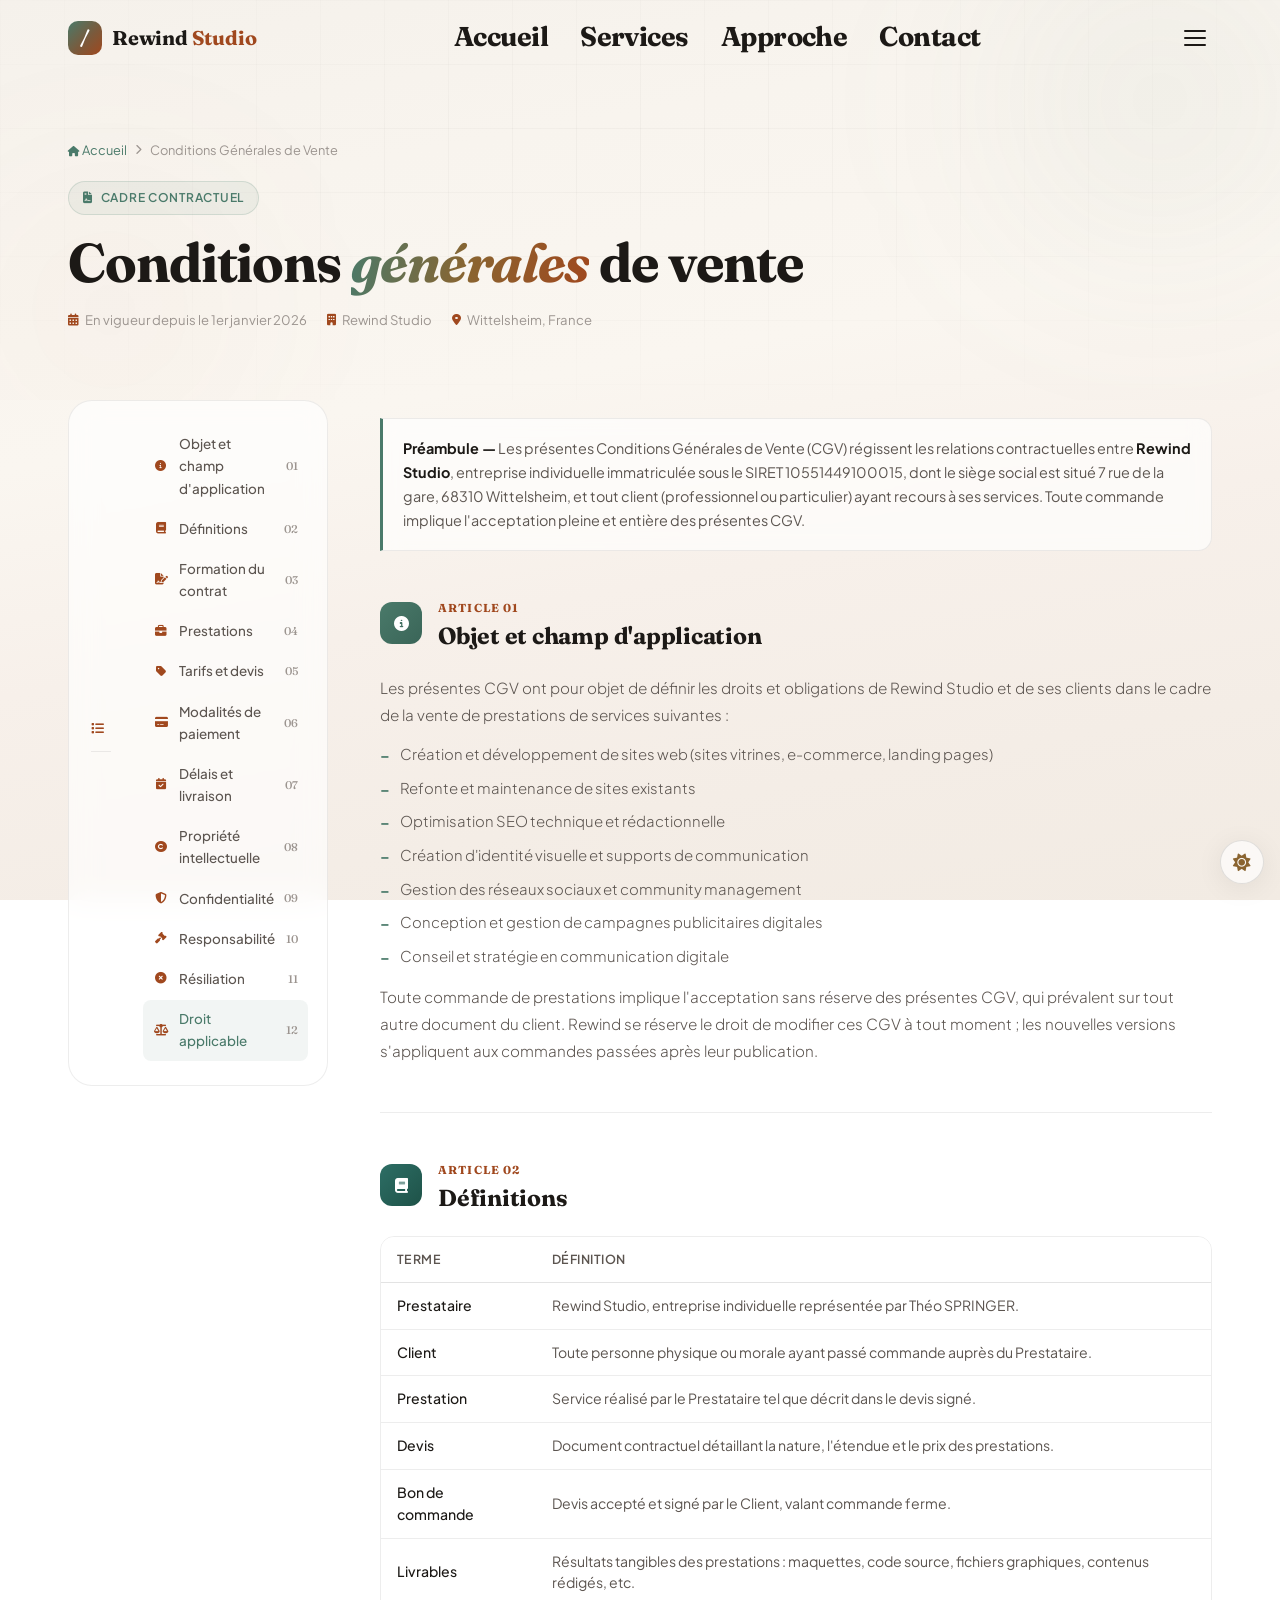
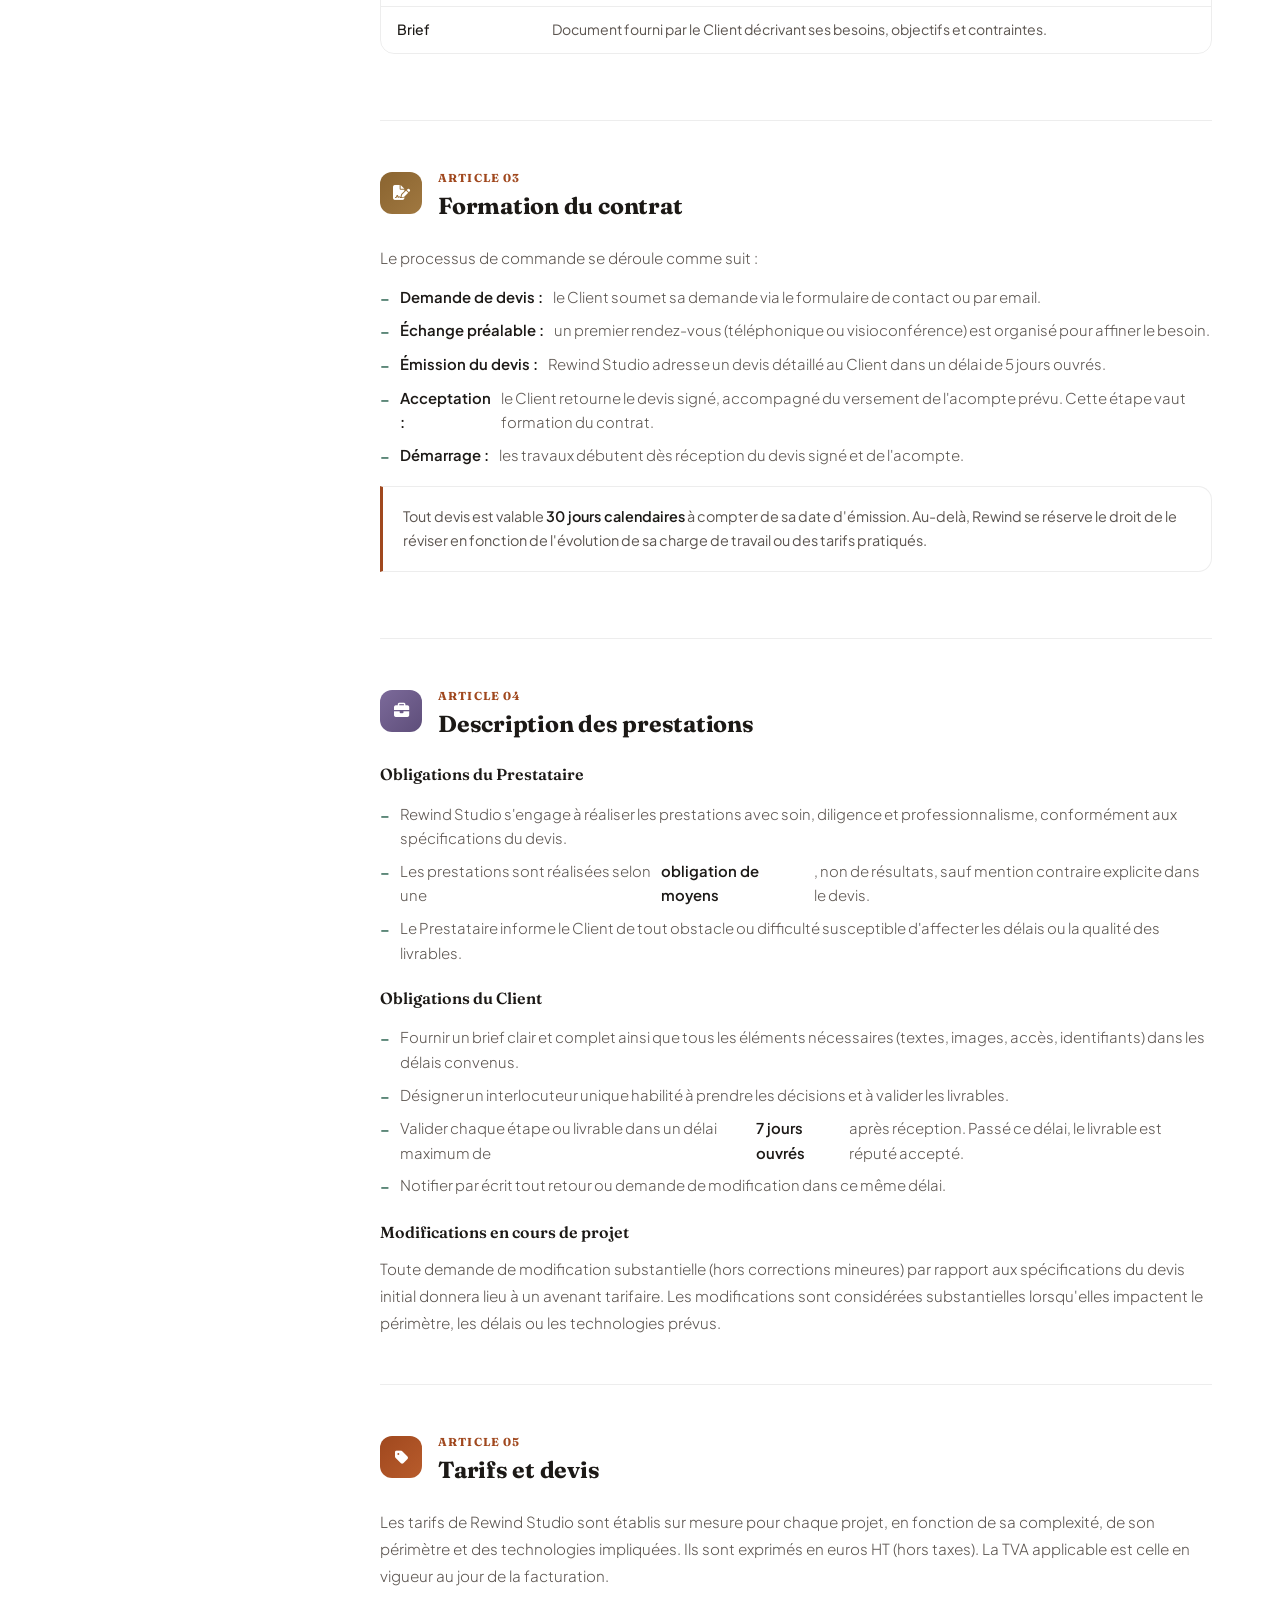
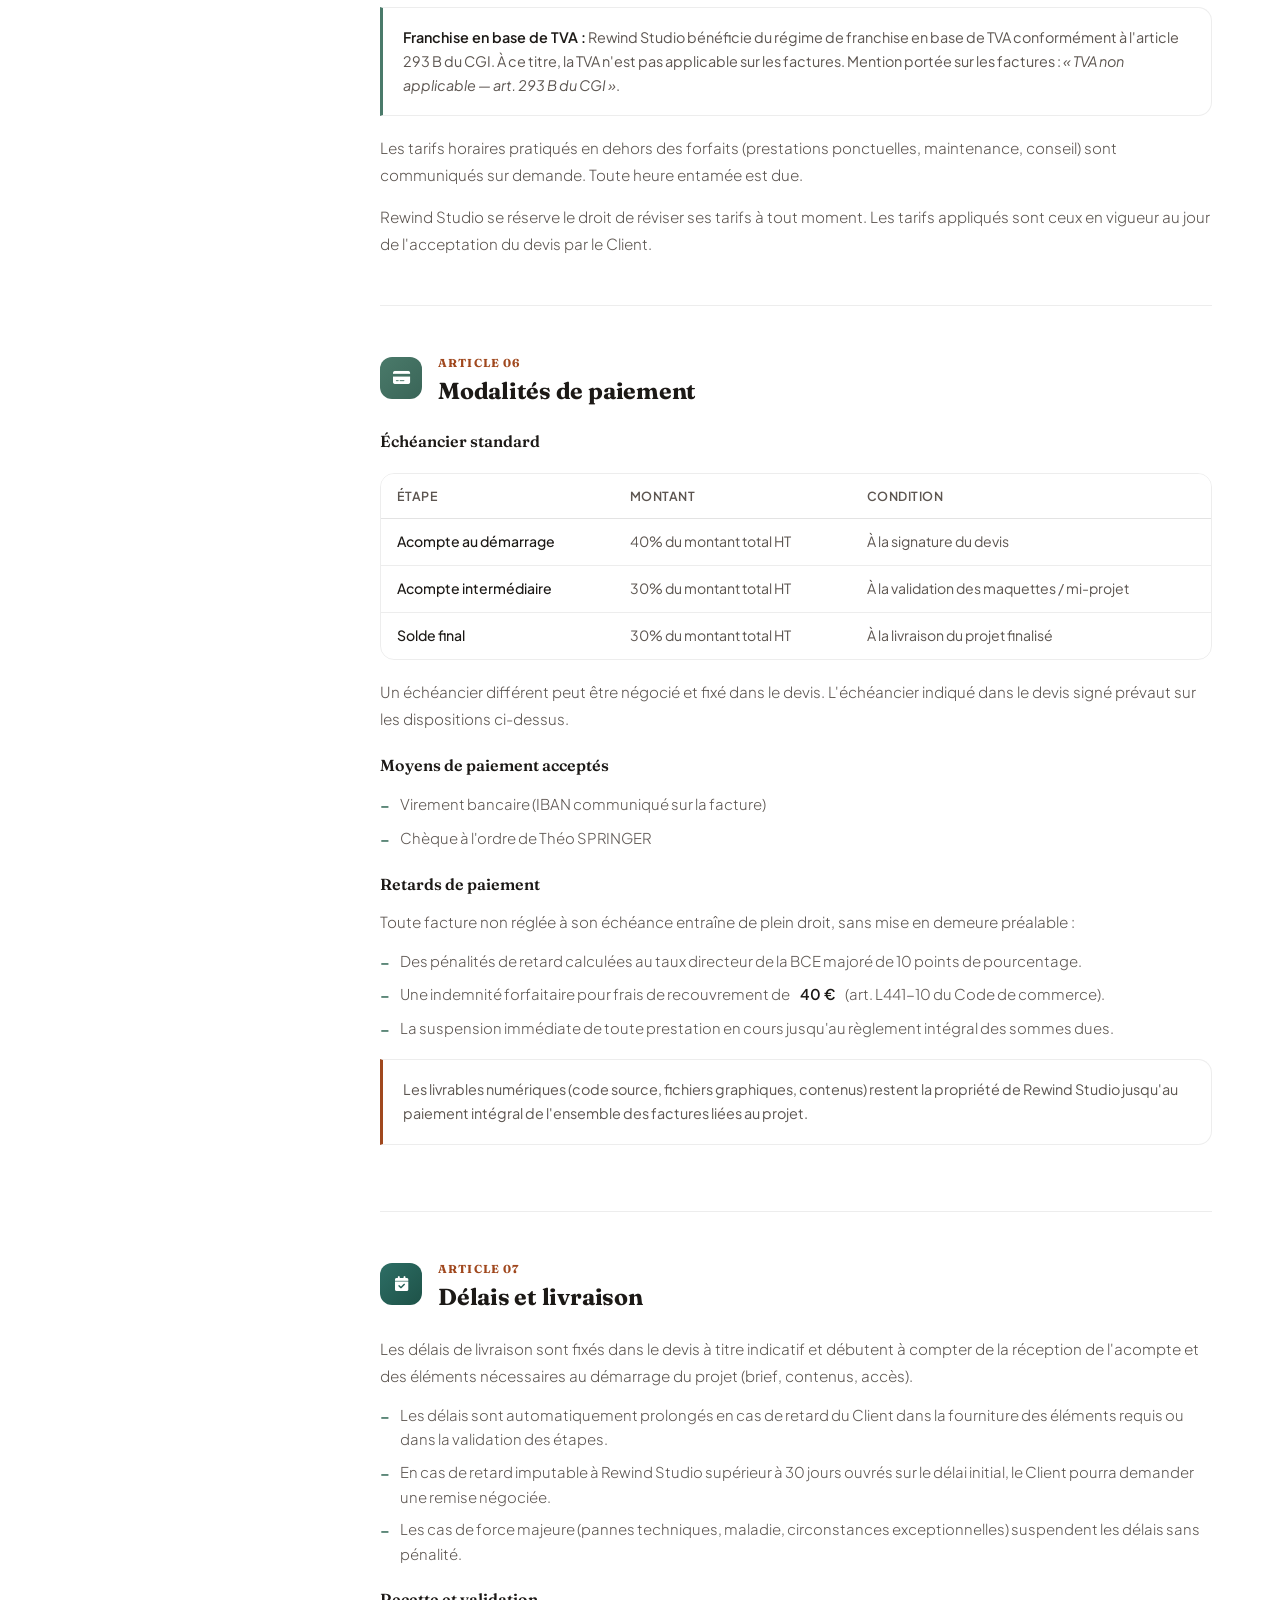
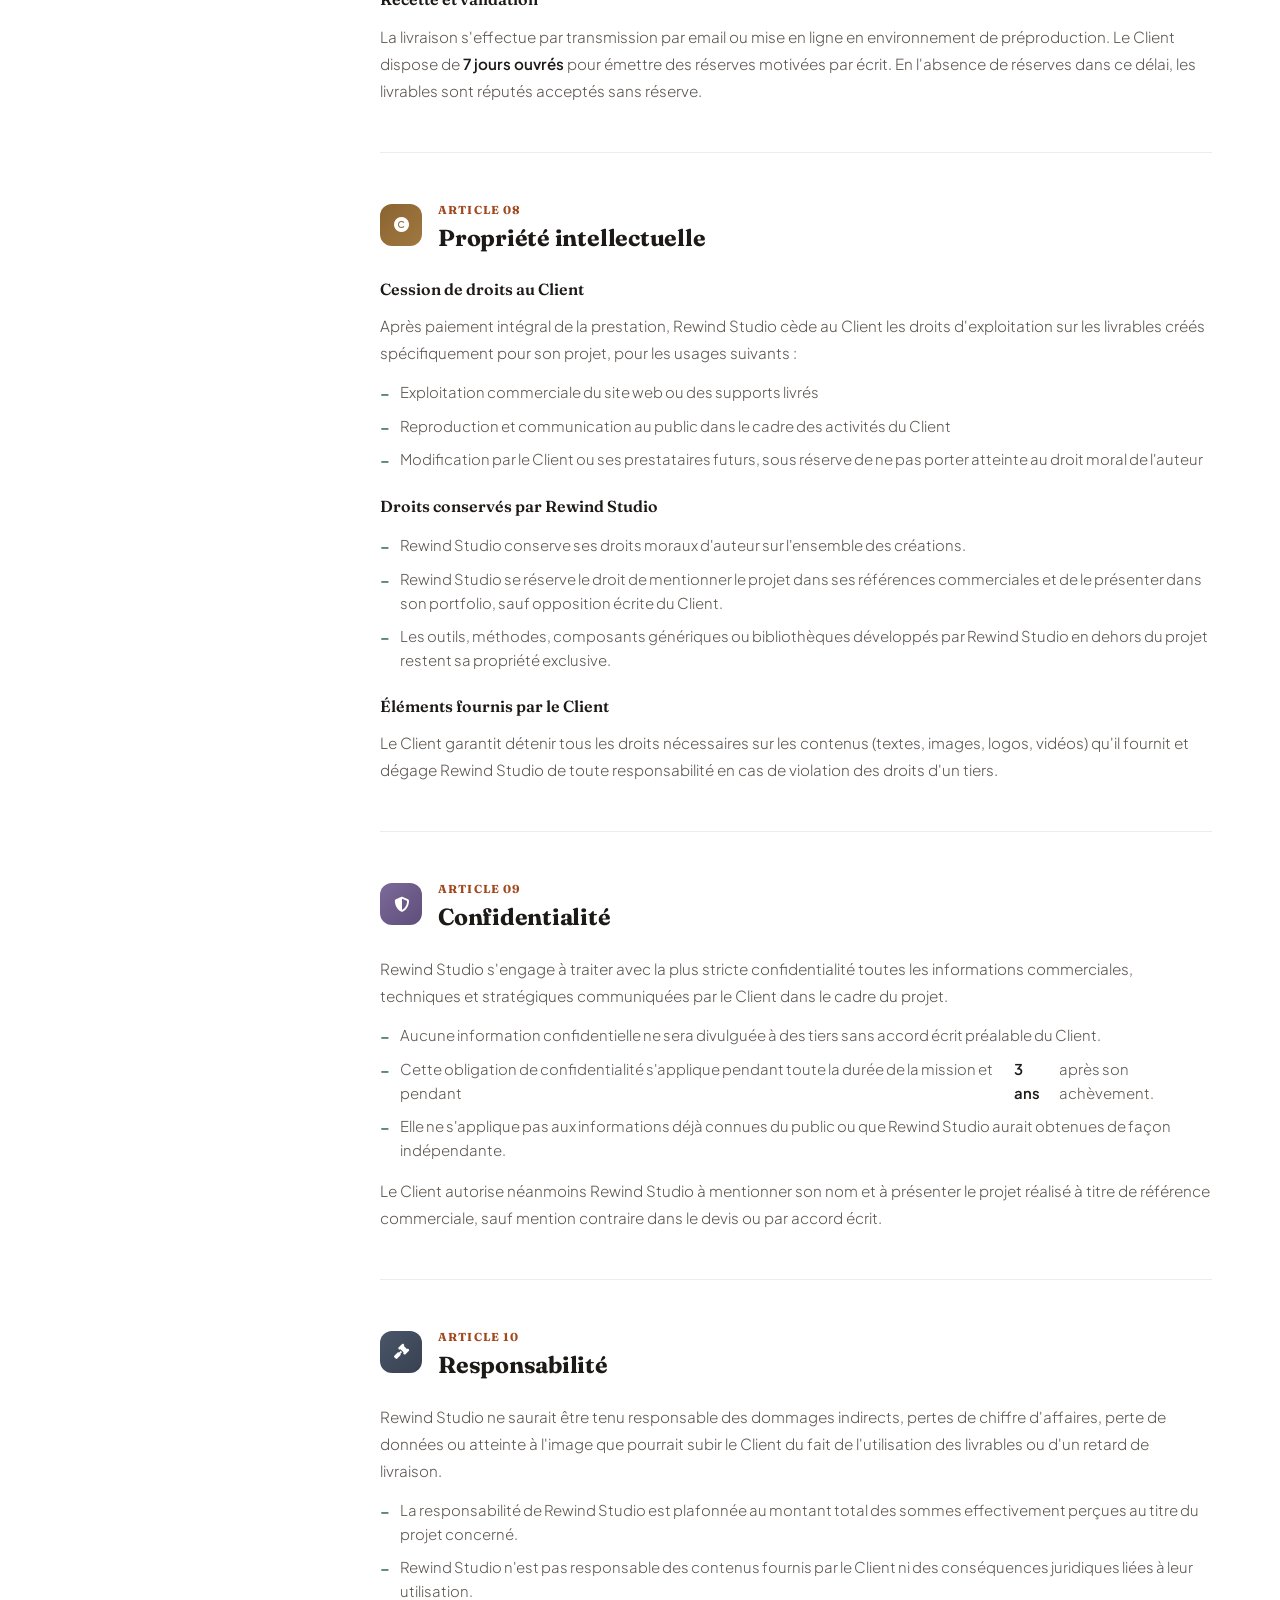
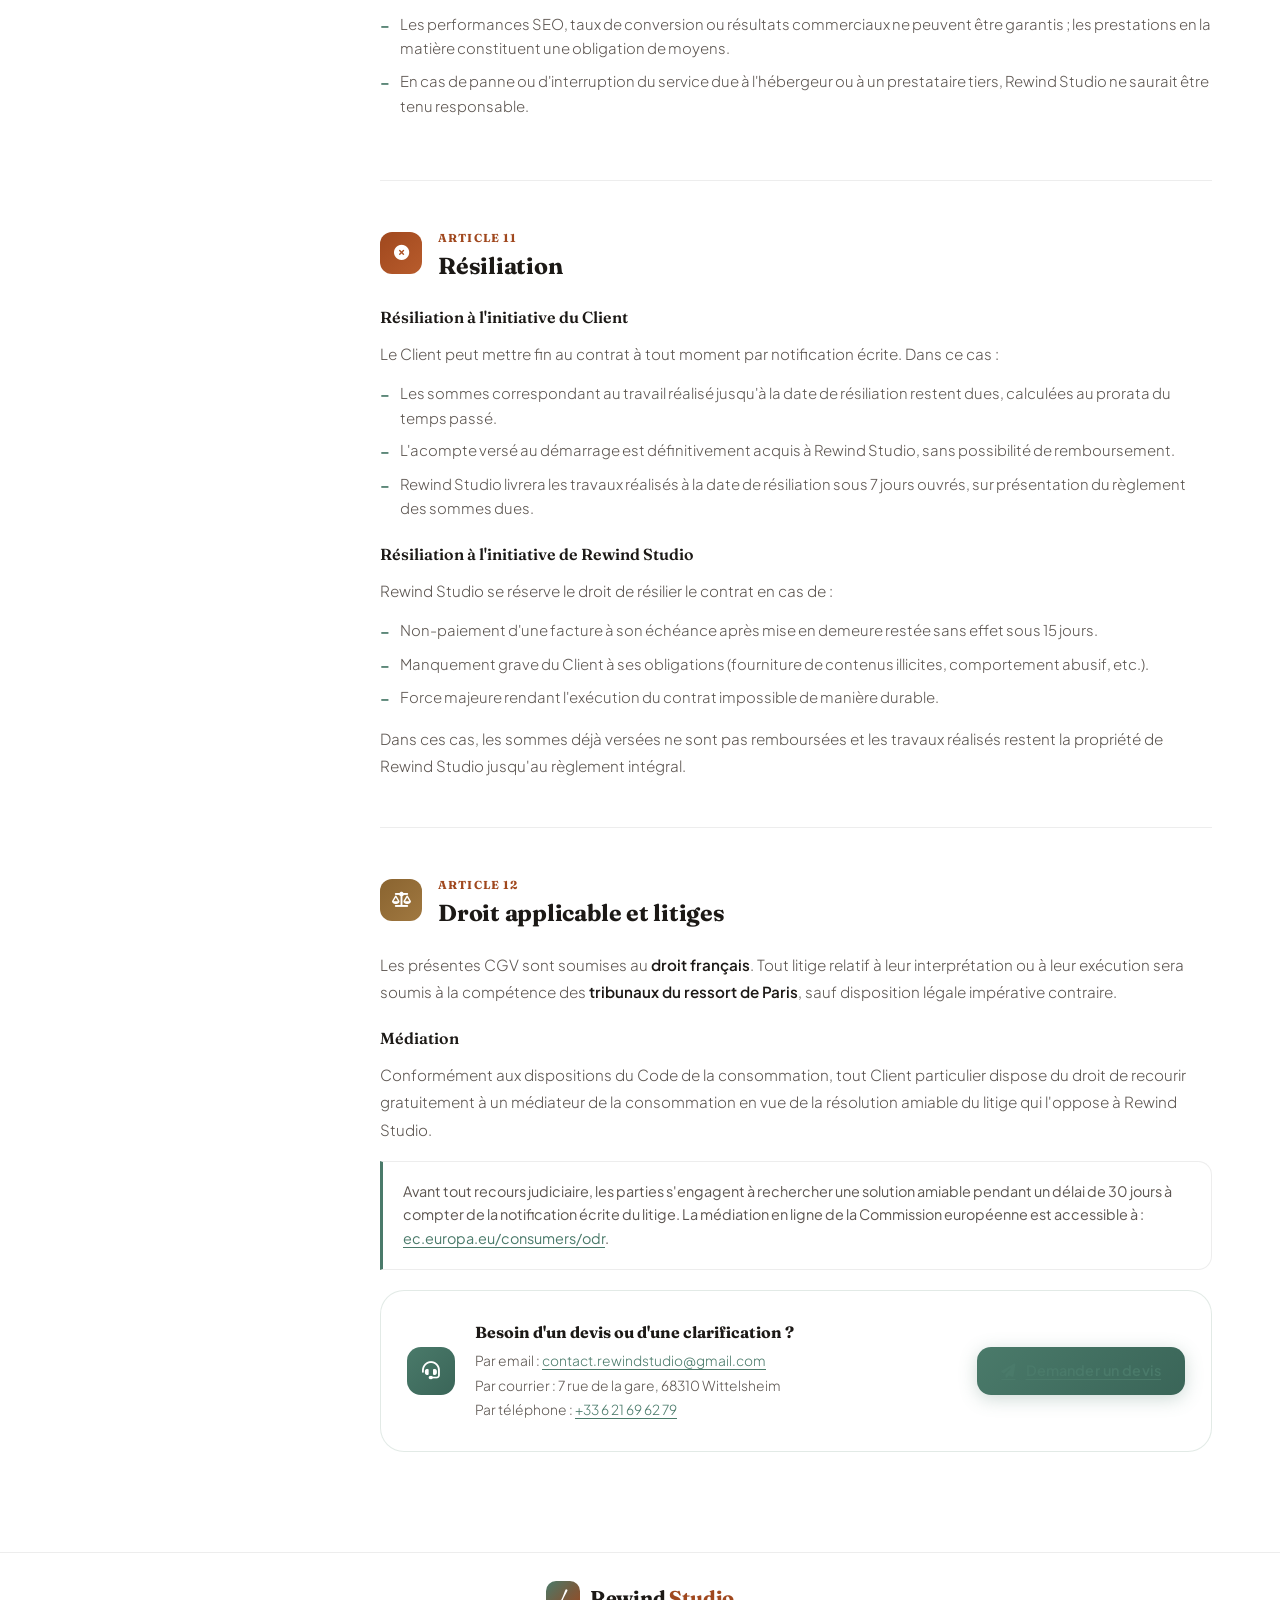
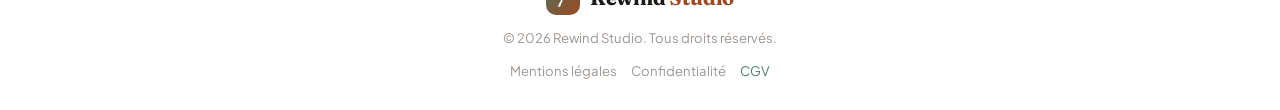
==== commit a925d403: "push modif" ====
--- a/cgv.html
+++ b/cgv.html
@@ -408,7 +408,7 @@
               <div class="ml-contact-card__body">
                 <h4>Besoin d'un devis ou d'une clarification ?</h4>
                 <p>
-                  Par email : <a href="mailto:rewind-studio@gmail.com">rewind-studio@gmail.com</a><br />
+                  Par email : <a href="mailto:contact.rewindstudio@gmail.com">contact.rewindstudio@gmail.com</a><br />
                   Par courrier : 7 rue de la gare, 68310 Wittelsheim<br />
                   Par téléphone : <a href="tel:+33621696279">+33 6 21 69 62 79</a>
                 </p>
